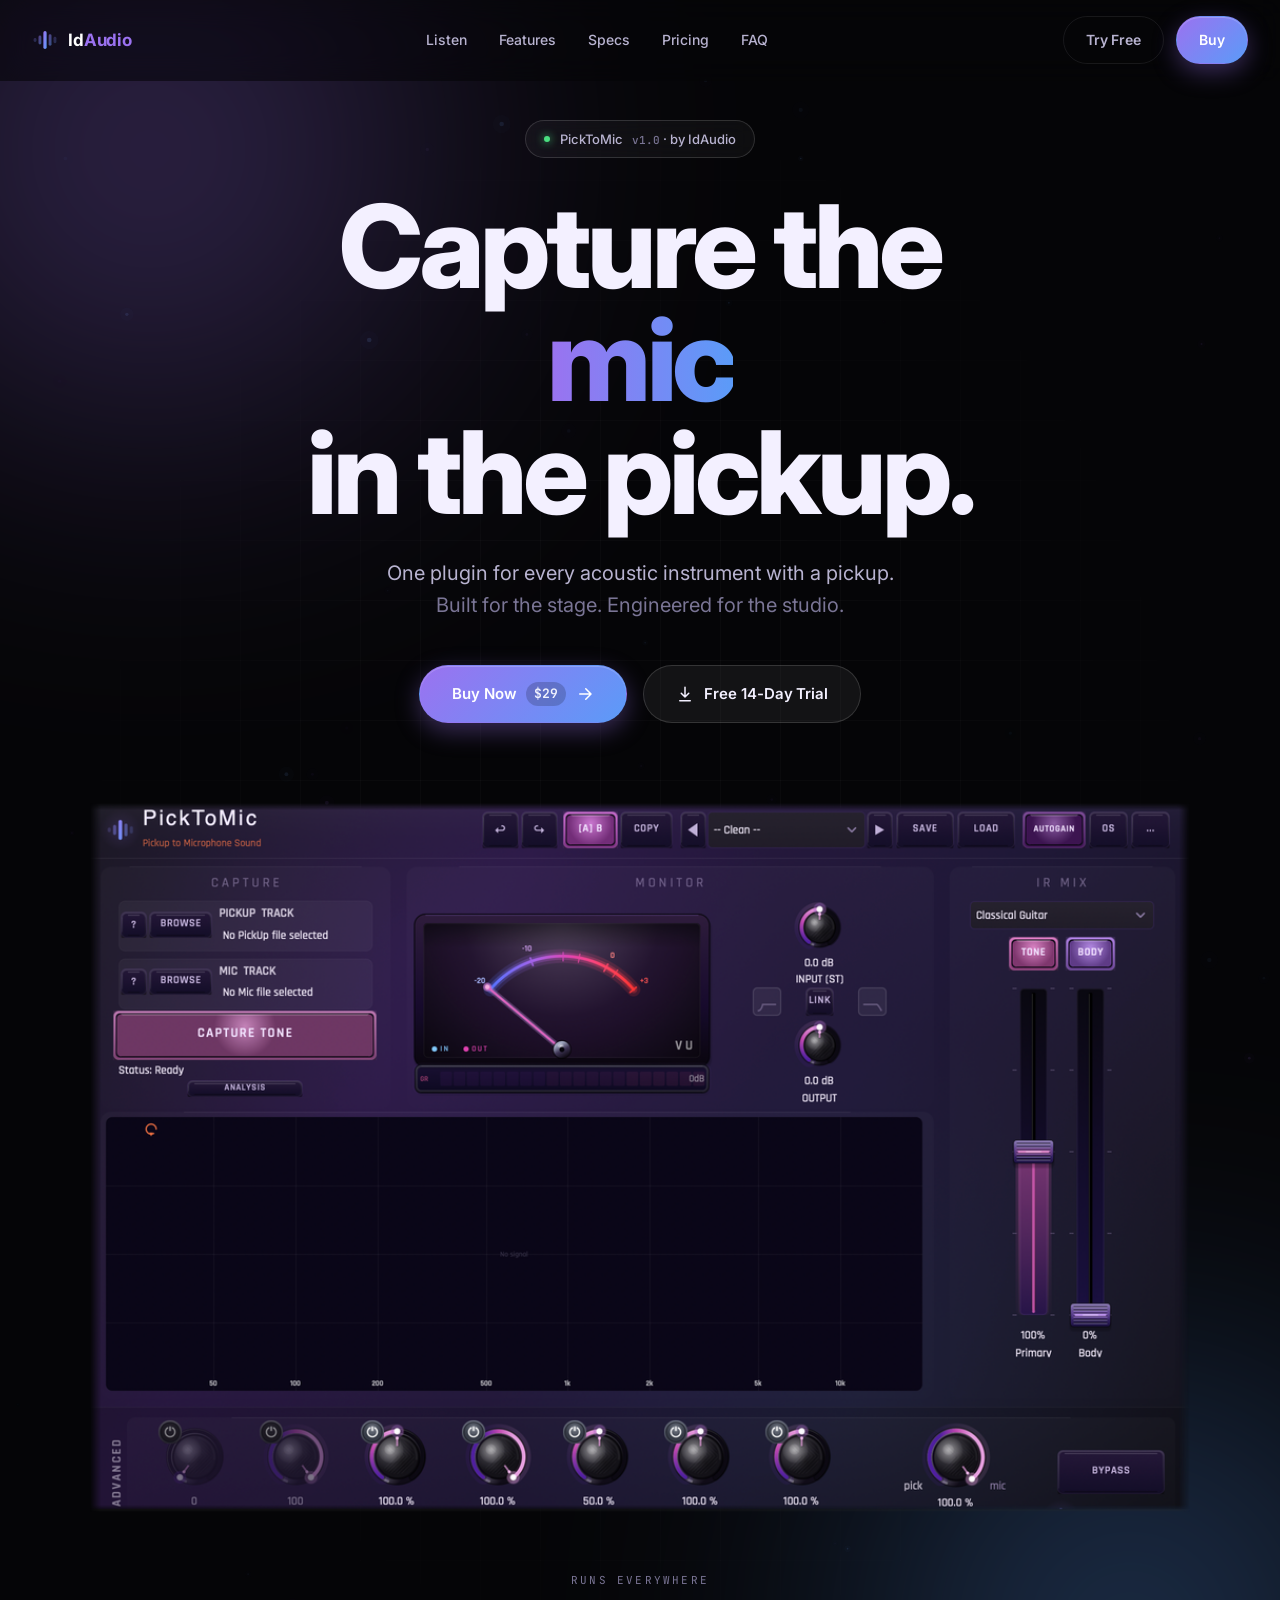
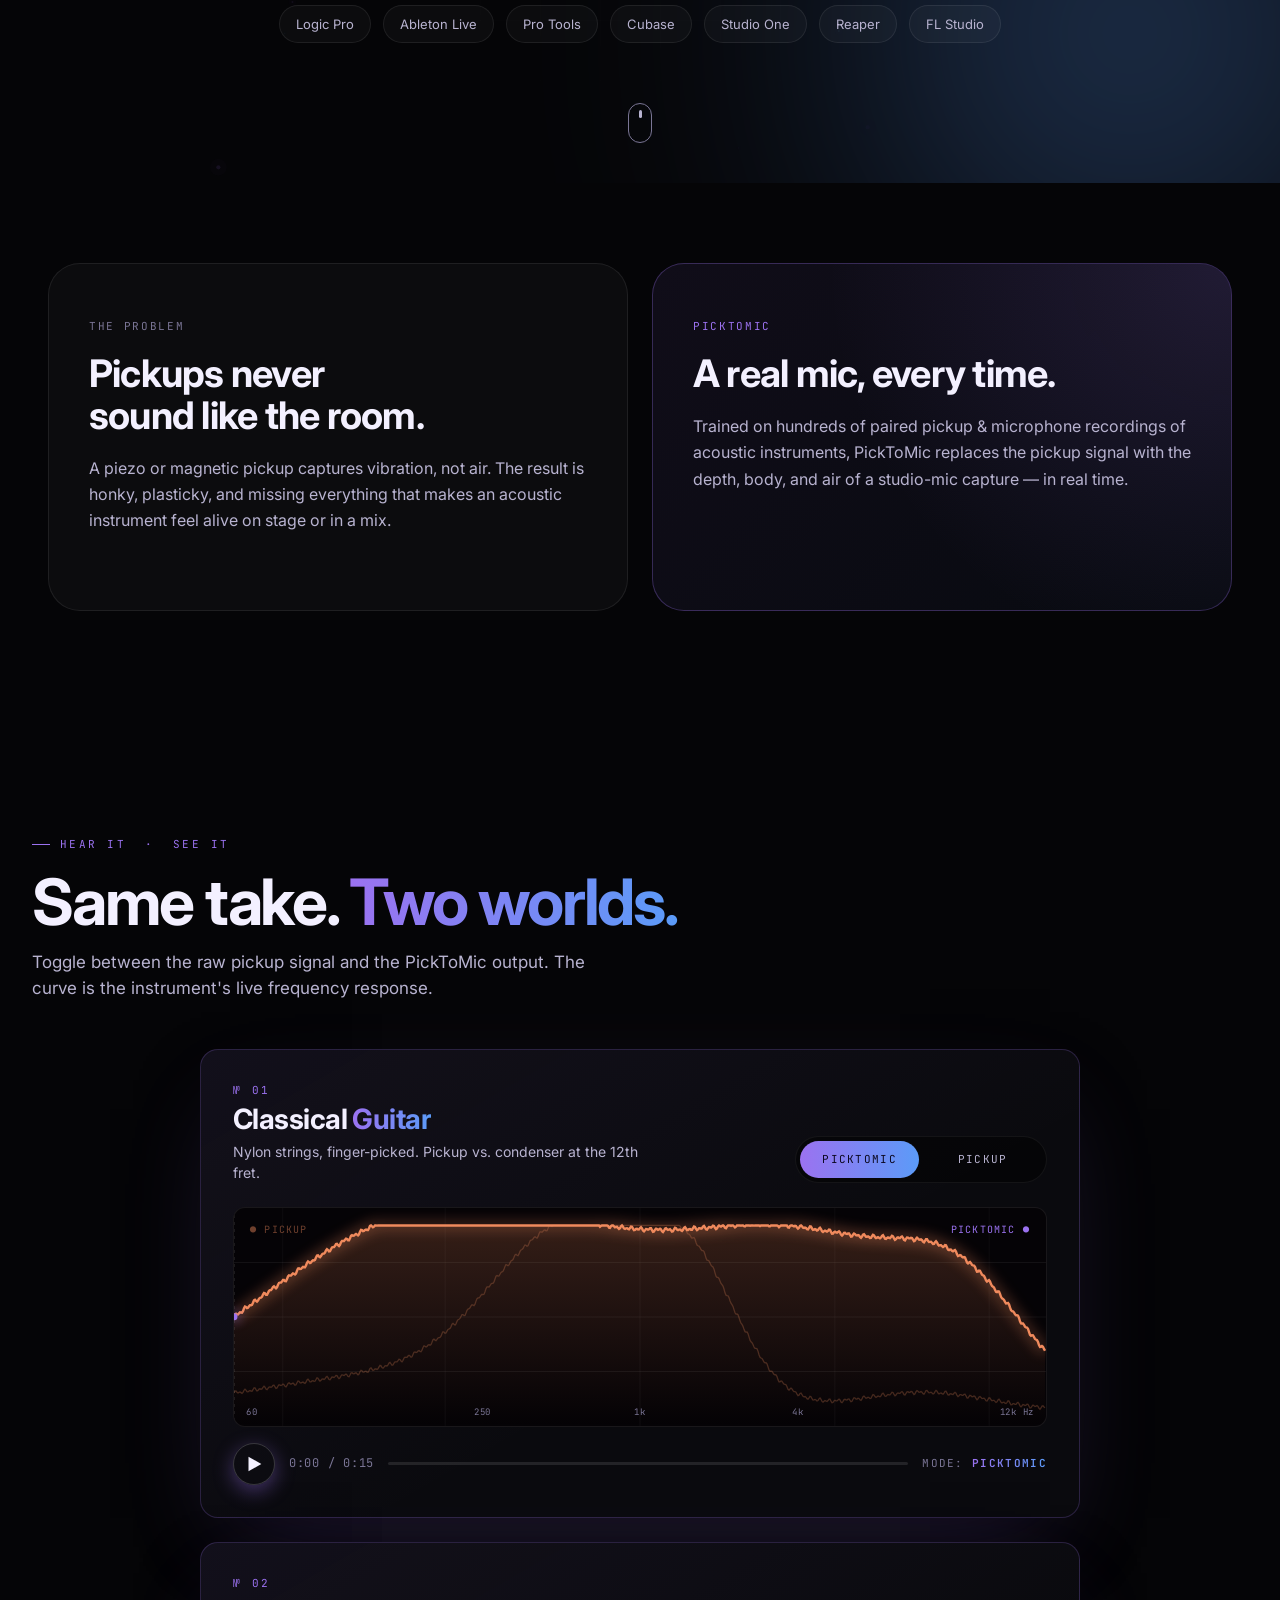
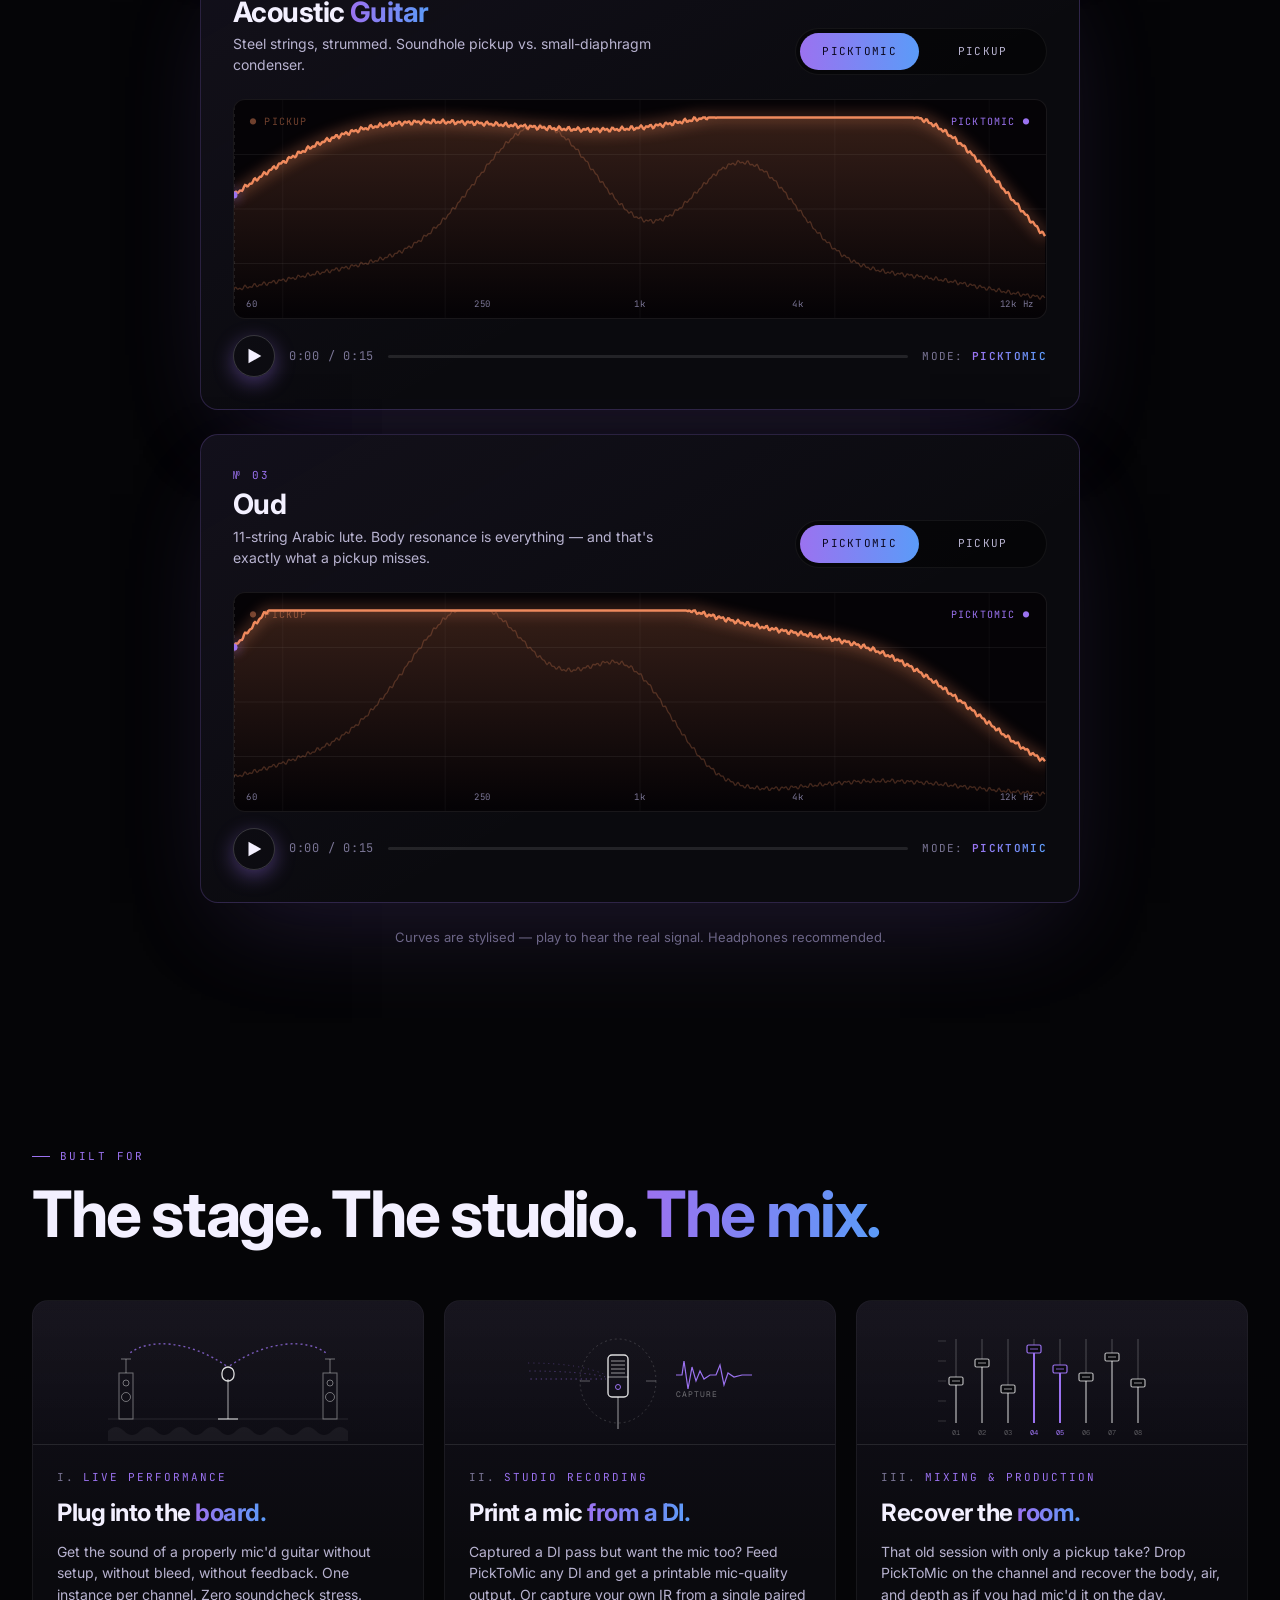
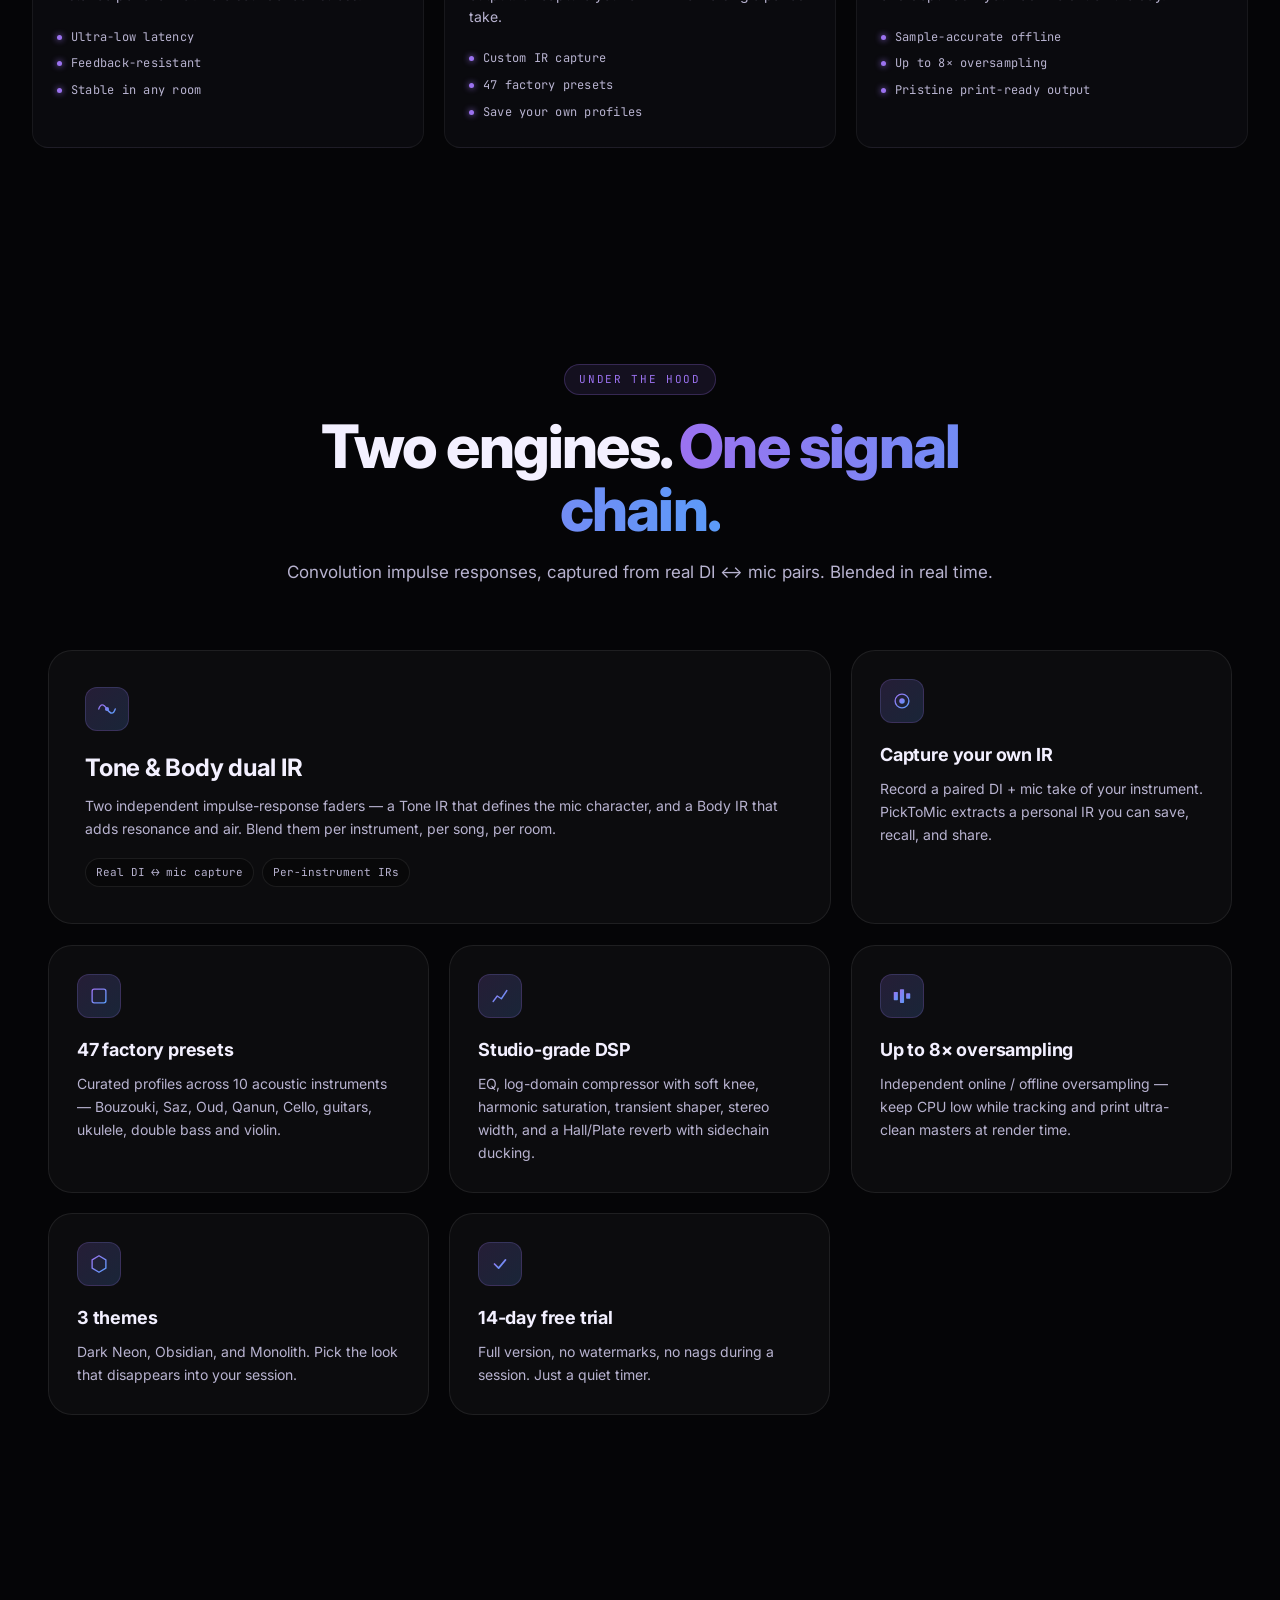
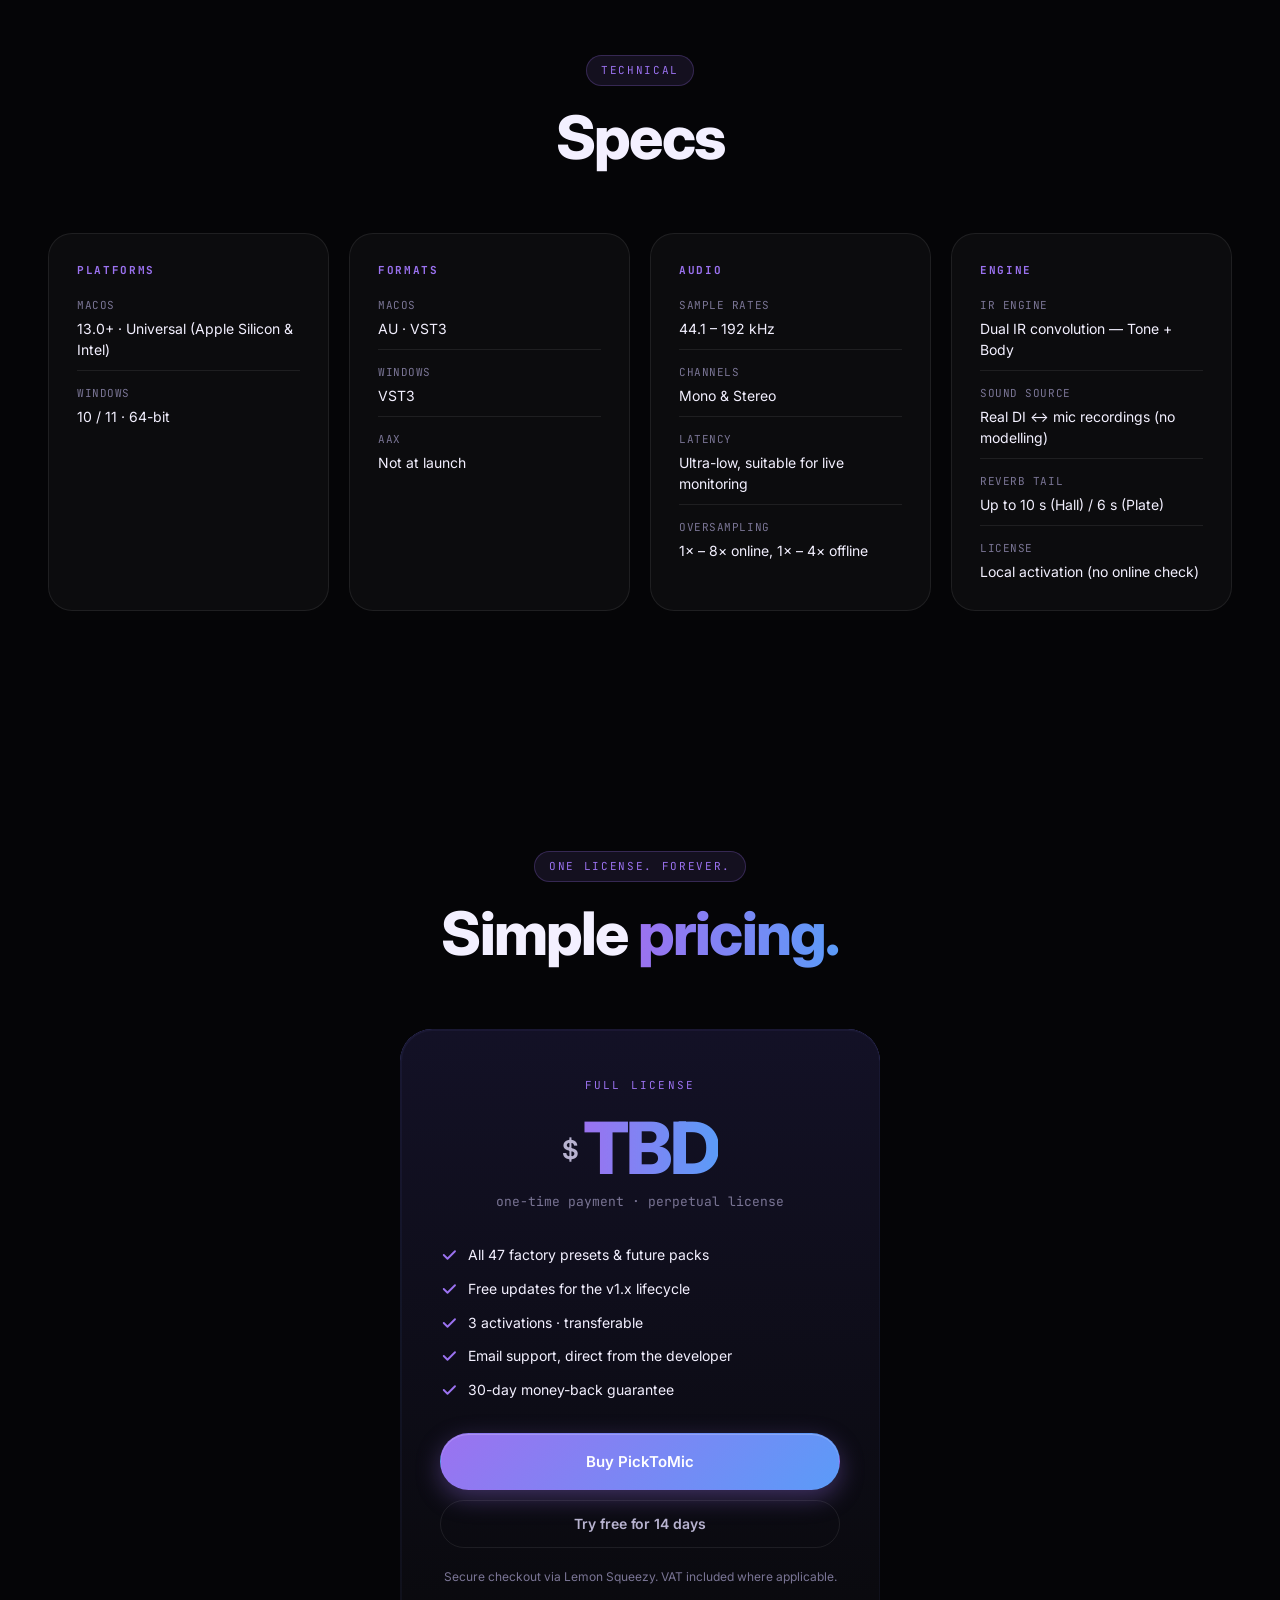
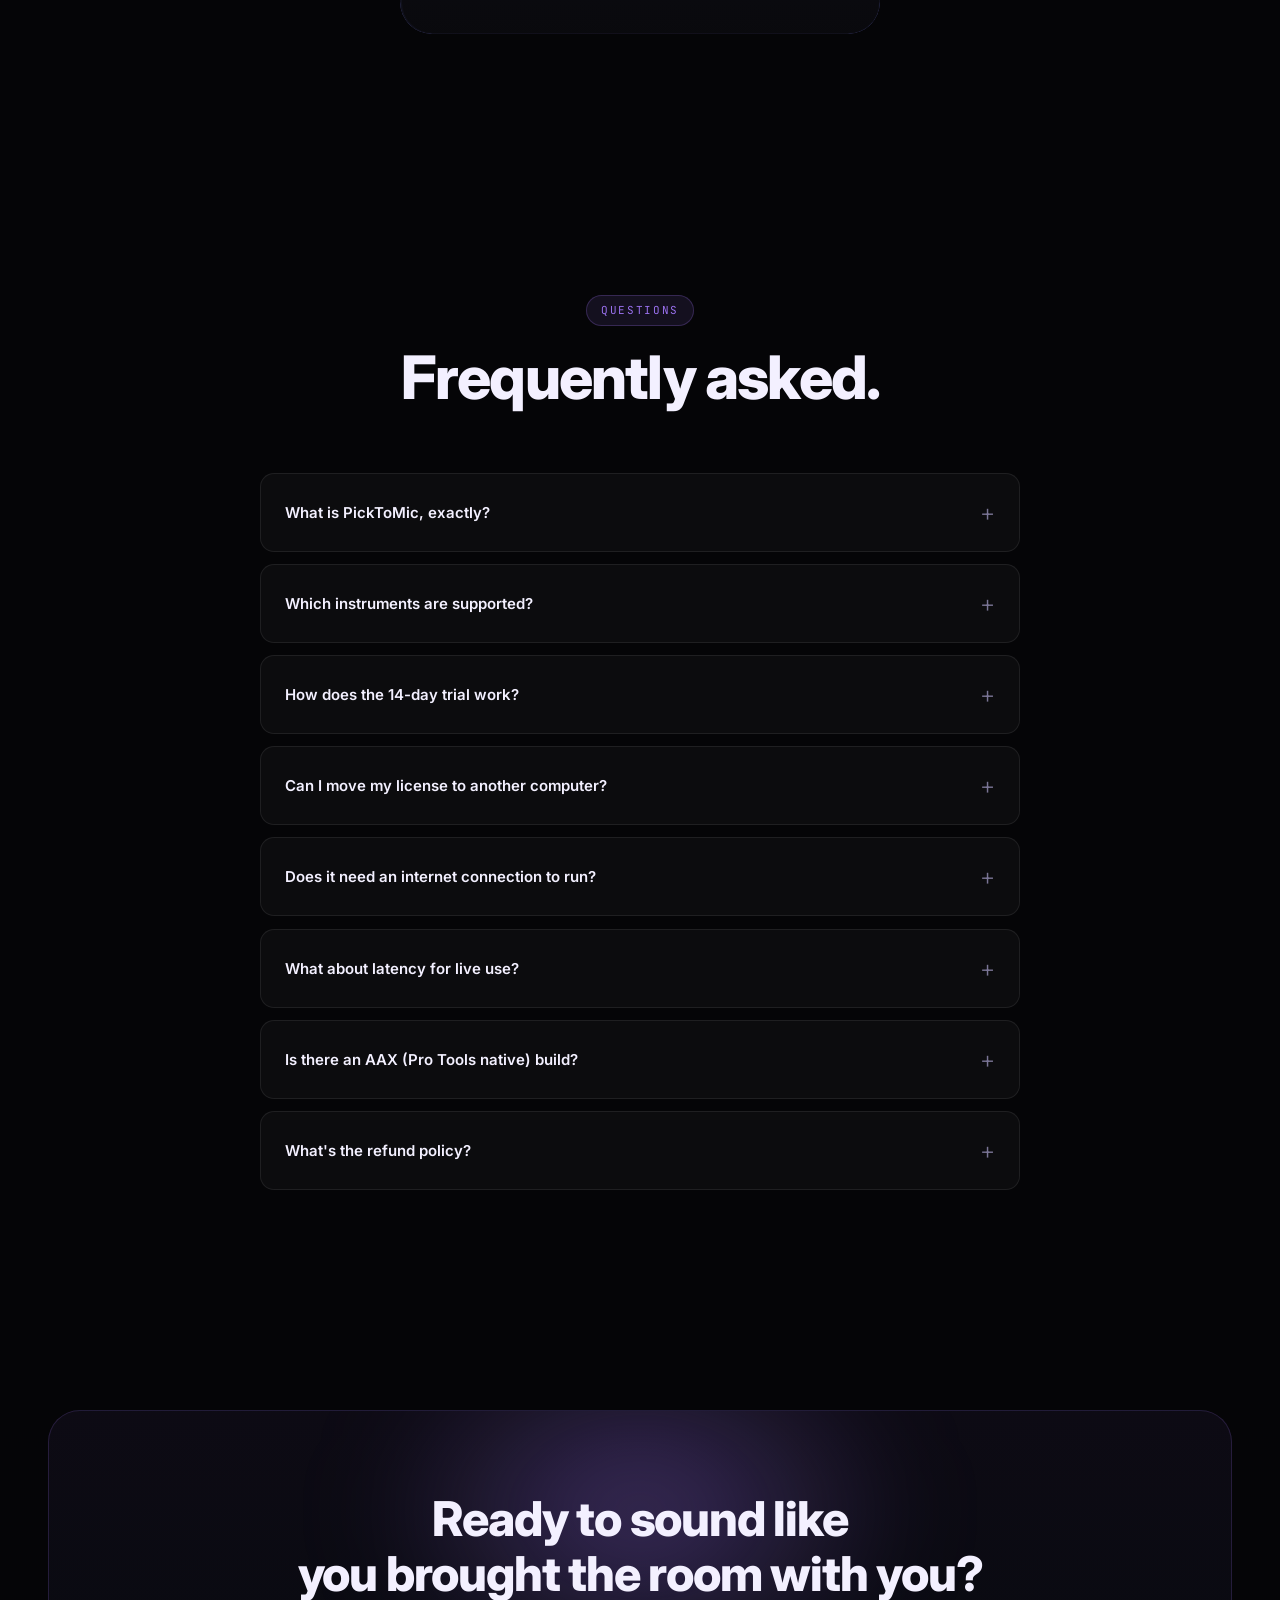
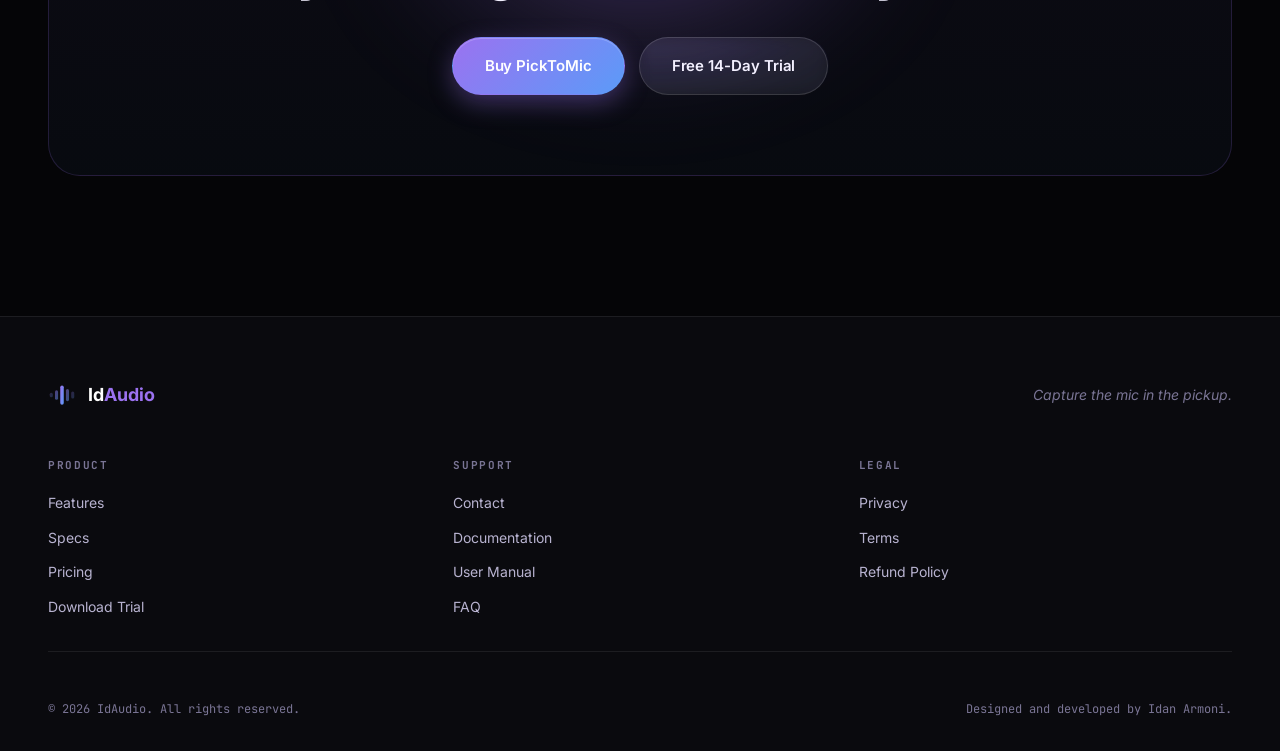
==== index.html @ 4f0049e0 "style(website): theme-align handoff sections + drop problem waveforms - Repaint ptm-demo + ptm-built" ====
<!DOCTYPE html>
<html lang="en" dir="ltr">
<head>
<meta charset="UTF-8" />
<meta name="viewport" content="width=device-width, initial-scale=1, viewport-fit=cover" />
<meta name="theme-color" content="#0A0A0A" />
<title>PickToMic — Capture the Mic in the Pickup | IdAudio</title>
<meta name="description" content="The plugin that turns any acoustic-instrument pickup into a studio-mic sound. IR engine trained on real DI ↔ mic pairs — built for live performance, studio capture, and mixing." />

<!-- Open Graph -->
<meta property="og:type" content="website" />
<meta property="og:title" content="PickToMic — Capture the Mic in the Pickup" />
<meta property="og:description" content="Turn any pickup into a mic. IR engine for acoustic instruments." />
<meta property="og:image" content="assets/images/og-image.png" />
<!-- PLACEHOLDER: replace with production URL -->
<meta property="og:url" content="https://idanarmonilogs.github.io/picktomic-website/" />

<!-- Twitter -->
<meta name="twitter:card" content="summary_large_image" />
<meta name="twitter:title" content="PickToMic — Capture the Mic in the Pickup" />
<meta name="twitter:description" content="Turn any pickup into a mic. IR engine for acoustic instruments." />
<meta name="twitter:image" content="assets/images/og-image.png" />

<!-- Structured data -->
<script type="application/ld+json">
{
  "@context": "https://schema.org",
  "@type": "SoftwareApplication",
  "name": "PickToMic",
  "applicationCategory": "MultimediaApplication",
  "operatingSystem": "macOS 13+, Windows 10/11",
  "offers": {
    "@type": "Offer",
    "price": "29.00",
    "priceCurrency": "USD"
  },
  "creator": {
    "@type": "Organization",
    "name": "IdAudio"
  }
}
</script>

<link rel="icon" href="assets/favicon.ico" />
<link rel="preconnect" href="https://fonts.googleapis.com" />
<link rel="preconnect" href="https://fonts.gstatic.com" crossorigin />
<link href="https://fonts.googleapis.com/css2?family=Inter:wght@400;500;600;700;800;900&family=JetBrains+Mono:wght@400;600&family=Geist:wght@400;500;600;700&family=Geist+Mono:wght@400;500&family=Instrument+Serif:ital@0;1&display=swap" rel="stylesheet" />
<link rel="stylesheet" href="css/style.css" />
<link rel="stylesheet" href="css/ptm-handoff.css" />
</head>
<body>

<!-- Global SVG defs — gradients referenced across the page -->
<svg width="0" height="0" style="position:absolute; pointer-events:none" aria-hidden="true">
  <defs>
    <linearGradient id="brandGrad" x1="0" y1="0" x2="1" y2="1">
      <stop offset="0%" stop-color="#9b72f0" />
      <stop offset="100%" stop-color="#5b9bf8" />
    </linearGradient>
    <linearGradient id="brandGradH" x1="0" y1="0" x2="1" y2="0">
      <stop offset="0%" stop-color="#9b72f0" />
      <stop offset="100%" stop-color="#5b9bf8" />
    </linearGradient>
  </defs>
</svg>

<!-- ─────────────────────────── NAV ─────────────────────────── -->
<nav class="nav" aria-label="Primary">
  <a href="#top" class="nav-brand" aria-label="PickToMic home">
    <svg class="brand-icon" viewBox="0 0 64 64" aria-hidden="true">
      <defs>
        <linearGradient id="brandGrad" x1="0" y1="0" x2="1" y2="1">
          <stop offset="0%" stop-color="#9b72f0" />
          <stop offset="100%" stop-color="#5b9bf8" />
        </linearGradient>
      </defs>
      <rect x="4"  y="27" width="7" height="10" rx="3.5" fill="url(#brandGrad)" opacity=".25" />
      <rect x="16" y="21" width="7" height="22" rx="3.5" fill="url(#brandGrad)" opacity=".5" />
      <rect x="28" y="10" width="8" height="44" rx="4"   fill="url(#brandGrad)" />
      <rect x="41" y="18" width="7" height="28" rx="3.5" fill="url(#brandGrad)" opacity=".5" />
      <rect x="53" y="24" width="7" height="16" rx="3.5" fill="url(#brandGrad)" opacity=".25" />
    </svg>
    <span class="brand-text"><span class="brand-id">Id</span><span class="brand-audio">Audio</span></span>
  </a>

  <ul class="nav-links" role="list">
    <li><a href="#demo">Listen</a></li>
    <li><a href="#features">Features</a></li>
    <li><a href="#specs">Specs</a></li>
    <li><a href="#pricing">Pricing</a></li>
    <li><a href="#faq">FAQ</a></li>
  </ul>

  <div class="nav-cta">
    <!-- PLACEHOLDER: replace with trial download URL -->
    <a href="https://drive.google.com/open?id=1Ja6g6z8uy_LT0M5kKqVHDdQbhBauWnrl" class="btn btn-ghost">Try Free</a>
    <!-- PLACEHOLDER: replace with Lemon Squeezy checkout URL -->
    <a href="https://idaudio.lemonsqueezy.com/checkout/buy/376c5734-e44e-4a82-8d22-be3b339f9a35" class="btn btn-primary">Buy</a>
  </div>

  <button class="nav-burger" aria-label="Menu" aria-expanded="false">
    <span></span><span></span><span></span>
  </button>
</nav>

<!-- ─────────────────────────── HERO ─────────────────────────── -->
<header id="top" class="hero">
  <div class="hero-bg" aria-hidden="true">
    <canvas id="heroParticles"></canvas>
    <div class="hero-glow hero-glow-1"></div>
    <div class="hero-glow hero-glow-2"></div>
    <div class="hero-grid"></div>
  </div>

  <div class="hero-inner">
    <div class="hero-eyebrow reveal">
      <span class="eyebrow-dot"></span>
      <span>PickToMic <span class="eyebrow-version">v1.0</span> · by IdAudio</span>
    </div>

    <h1 class="hero-title reveal">
      <span class="hero-line">Capture the</span>
      <span class="hero-line gradient-text">mic</span>
      <span class="hero-line">in the pickup.</span>
    </h1>

    <p class="hero-sub reveal">
      One plugin for every acoustic instrument with a pickup.<br/>
      <span class="hero-sub-muted">Built for the stage. Engineered for the studio.</span>
    </p>

    <div class="hero-cta reveal">
      <!-- PLACEHOLDER: replace with Lemon Squeezy checkout URL -->
      <a href="https://idaudio.lemonsqueezy.com/checkout/buy/376c5734-e44e-4a82-8d22-be3b339f9a35" class="btn btn-primary btn-lg">
        <span class="btn-label">Buy Now</span>
        <span class="btn-price">$29</span>
        <svg class="btn-arrow" viewBox="0 0 24 24" aria-hidden="true"><path d="M5 12h14M13 5l7 7-7 7" stroke="currentColor" stroke-width="2" fill="none" stroke-linecap="round" stroke-linejoin="round"/></svg>
      </a>
      <!-- PLACEHOLDER: replace with trial download URL -->
      <a href="https://drive.google.com/open?id=1Ja6g6z8uy_LT0M5kKqVHDdQbhBauWnrl" class="btn btn-secondary btn-lg">
        <svg class="btn-icon" viewBox="0 0 24 24" aria-hidden="true"><path d="M12 3v13m0 0l-5-5m5 5l5-5M5 21h14" stroke="currentColor" stroke-width="2" fill="none" stroke-linecap="round" stroke-linejoin="round"/></svg>
        Free 14-Day Trial
      </a>
    </div>

    <!-- Plugin screenshot — plain, no animation -->
    <div class="hero-plugin reveal">
      <picture>
        <source srcset="assets/images/plugin-screenshot@2x.png 2x, assets/images/plugin-screenshot.png 1x" />
        <img src="assets/images/plugin-screenshot.png"
             alt="PickToMic plugin interface"
             loading="eager"
             decoding="async" />
      </picture>
    </div>

    <!-- DAW badges -->
    <div class="hero-daws reveal">
      <span class="daws-label">Runs everywhere</span>
      <div class="daws-list">
        <span class="daw-chip">Logic Pro</span>
        <span class="daw-chip">Ableton Live</span>
        <span class="daw-chip">Pro Tools</span>
        <span class="daw-chip">Cubase</span>
        <span class="daw-chip">Studio One</span>
        <span class="daw-chip">Reaper</span>
        <span class="daw-chip">FL Studio</span>
      </div>
    </div>

    <a href="#problem" class="hero-scroll" aria-label="Scroll down">
      <span></span>
    </a>
  </div>
</header>

<!-- ─────────────────────────── PROBLEM / SOLUTION ─────────────────────────── -->
<section id="problem" class="section section-problem">
  <div class="container">
    <div class="problem-grid">

      <div class="problem-cell problem-cell-bad reveal">
        <div class="cell-tag">The problem</div>
        <h2 class="cell-title">Pickups never sound&nbsp;like&nbsp;the&nbsp;room.</h2>
        <p class="cell-text">
          A piezo or magnetic pickup captures vibration, not air. The result is honky, plasticky,
          and missing everything that makes an acoustic instrument feel alive on stage or in a mix.
        </p>
      </div>

      <div class="problem-cell problem-cell-good reveal">
        <div class="cell-tag cell-tag-good">PickToMic</div>
        <h2 class="cell-title">A real mic, every&nbsp;time.</h2>
        <p class="cell-text">
          Trained on hundreds of paired pickup &amp; microphone recordings of acoustic
          instruments, PickToMic replaces the pickup signal with the depth, body, and air
          of a studio-mic capture — in real&nbsp;time.
        </p>
      </div>

    </div>
  </div>
</section>

<!-- ─────────────────────────── AUDIO DEMO (handoff) ─────────────────────────── -->
<section id="demo" class="ptm-demo">
  <div class="ptm-wrap">
    <div class="head">
      <span class="ptm-eyebrow">Hear it &nbsp;·&nbsp; See it</span>
      <h2>Same take. <em>Two worlds.</em></h2>
      <p class="lead">Toggle between the raw pickup signal and the PickToMic output. The curve is the instrument's live frequency response.</p>
    </div>

    <div class="stack">

      <!-- Classical -->
      <div class="demo-card">
        <div class="demo-head">
          <div class="meta">
            <div class="num">№ 01</div>
            <h3>Classical <em>Guitar</em></h3>
            <p class="sub">Nylon strings, finger-picked. Pickup vs. condenser at the 12th fret.</p>
          </div>
          <div class="demo-toggle" role="tablist">
            <button class="sel" data-k="picktomic">PickToMic</button>
            <button data-k="pickup">Pickup</button>
          </div>
        </div>
        <div class="demo-analyzer">
          <canvas></canvas>
          <div class="labels">
            <div class="lbl l">&#9679; Pickup</div>
            <div class="lbl r">PickToMic &#9679;</div>
          </div>
          <div class="axis"><span>60</span><span>250</span><span>1k</span><span>4k</span><span>12k Hz</span></div>
        </div>
        <div class="demo-transport">
          <button class="demo-play" aria-label="Play / pause">
            <svg width="11" height="13" viewBox="0 0 24 24" fill="currentColor"><polygon points="6 4 20 12 6 20 6 4"/></svg>
          </button>
          <div class="demo-time"><span class="cur">0:00</span> / <span class="dur">0:15</span></div>
          <div class="demo-scrub" style="--p:0%"></div>
          <div class="demo-mode">Mode: <b class="mlabel">PickToMic</b></div>
        </div>
        <audio data-role="pickup"    src="assets/audio/classical-before.mp3" preload="metadata"></audio>
        <audio data-role="picktomic" src="assets/audio/classical-after.mp3"  preload="metadata"></audio>
      </div>

      <!-- Acoustic -->
      <div class="demo-card">
        <div class="demo-head">
          <div class="meta">
            <div class="num">№ 02</div>
            <h3>Acoustic <em>Guitar</em></h3>
            <p class="sub">Steel strings, strummed. Soundhole pickup vs. small-diaphragm condenser.</p>
          </div>
          <div class="demo-toggle" role="tablist">
            <button class="sel" data-k="picktomic">PickToMic</button>
            <button data-k="pickup">Pickup</button>
          </div>
        </div>
        <div class="demo-analyzer">
          <canvas></canvas>
          <div class="labels">
            <div class="lbl l">&#9679; Pickup</div>
            <div class="lbl r">PickToMic &#9679;</div>
          </div>
          <div class="axis"><span>60</span><span>250</span><span>1k</span><span>4k</span><span>12k Hz</span></div>
        </div>
        <div class="demo-transport">
          <button class="demo-play" aria-label="Play / pause">
            <svg width="11" height="13" viewBox="0 0 24 24" fill="currentColor"><polygon points="6 4 20 12 6 20 6 4"/></svg>
          </button>
          <div class="demo-time"><span class="cur">0:00</span> / <span class="dur">0:15</span></div>
          <div class="demo-scrub" style="--p:0%"></div>
          <div class="demo-mode">Mode: <b class="mlabel">PickToMic</b></div>
        </div>
        <audio data-role="pickup"    src="assets/audio/acoustic-before.mp3" preload="metadata"></audio>
        <audio data-role="picktomic" src="assets/audio/acoustic-after.mp3"  preload="metadata"></audio>
      </div>

      <!-- Oud -->
      <div class="demo-card">
        <div class="demo-head">
          <div class="meta">
            <div class="num">№ 03</div>
            <h3>Oud</h3>
            <p class="sub">11-string Arabic lute. Body resonance is everything &mdash; and that's exactly what a pickup misses.</p>
          </div>
          <div class="demo-toggle" role="tablist">
            <button class="sel" data-k="picktomic">PickToMic</button>
            <button data-k="pickup">Pickup</button>
          </div>
        </div>
        <div class="demo-analyzer">
          <canvas></canvas>
          <div class="labels">
            <div class="lbl l">&#9679; Pickup</div>
            <div class="lbl r">PickToMic &#9679;</div>
          </div>
          <div class="axis"><span>60</span><span>250</span><span>1k</span><span>4k</span><span>12k Hz</span></div>
        </div>
        <div class="demo-transport">
          <button class="demo-play" aria-label="Play / pause">
            <svg width="11" height="13" viewBox="0 0 24 24" fill="currentColor"><polygon points="6 4 20 12 6 20 6 4"/></svg>
          </button>
          <div class="demo-time"><span class="cur">0:00</span> / <span class="dur">0:15</span></div>
          <div class="demo-scrub" style="--p:0%"></div>
          <div class="demo-mode">Mode: <b class="mlabel">PickToMic</b></div>
        </div>
        <audio data-role="pickup"    src="assets/audio/oud-before.mp3" preload="metadata"></audio>
        <audio data-role="picktomic" src="assets/audio/oud-after.mp3"  preload="metadata"></audio>
      </div>

    </div>

    <p class="demo-foot">Curves are stylised &mdash; play to hear the real signal. Headphones recommended.</p>
  </div>
</section>

<!-- ─────────────────────────── BUILT FOR (handoff) ─────────────────────────── -->
<section id="use-cases" class="ptm-builtfor">
  <div class="ptm-wrap">
    <span class="ptm-eyebrow">Built for</span>
    <h2>The stage. The studio. <em>The mix.</em></h2>

    <div class="bf-grid">

      <!-- LIVE -->
      <article class="bf-card">
        <div class="bf-illo">
          <svg viewBox="0 0 240 120" width="100%" height="120" aria-hidden="true">
            <line x1="0" y1="98" x2="240" y2="98" stroke="rgba(255,255,255,.10)"/>
            <g stroke="rgba(255,255,255,.4)" stroke-width="1" fill="none">
              <rect x="11" y="52" width="14" height="46"/>
              <circle cx="18" cy="62" r="3"/>
              <circle cx="18" cy="76" r="4.5"/>
              <line x1="18" y1="52" x2="18" y2="38"/>
              <line x1="13" y1="38" x2="23" y2="38"/>
              <rect x="215" y="52" width="14" height="46"/>
              <circle cx="222" cy="62" r="3"/>
              <circle cx="222" cy="76" r="4.5"/>
              <line x1="222" y1="52" x2="222" y2="38"/>
              <line x1="217" y1="38" x2="227" y2="38"/>
            </g>
            <line x1="120" y1="98" x2="120" y2="58" stroke="rgba(255,255,255,.65)"/>
            <rect x="114" y="46" width="12" height="14" rx="6" fill="none" stroke="rgba(255,255,255,.85)" stroke-width="1.3"/>
            <line x1="110" y1="98" x2="130" y2="98" stroke="rgba(255,255,255,.65)" stroke-width="1.4"/>
            <path d="M120 46 C 80 18, 40 18, 22 32" stroke="#9b72f0" stroke-width="1.4" fill="none" stroke-dasharray="2 3" opacity=".75">
              <animate attributeName="stroke-dashoffset" from="0" to="-20" dur="2.4s" repeatCount="indefinite"/>
            </path>
            <path d="M120 46 C 160 18, 200 18, 218 32" stroke="#9b72f0" stroke-width="1.4" fill="none" stroke-dasharray="2 3" opacity=".75">
              <animate attributeName="stroke-dashoffset" from="0" to="-20" dur="2.4s" repeatCount="indefinite"/>
            </path>
            <path d="M0 110 Q 8 102 16 110 T 32 110 T 48 110 T 64 110 T 80 110 T 96 110 T 112 110 T 128 110 T 144 110 T 160 110 T 176 110 T 192 110 T 208 110 T 224 110 T 240 110 L 240 120 L 0 120 Z" fill="rgba(255,255,255,.05)"/>
          </svg>
        </div>
        <div class="bf-body">
          <div class="bf-tag"><span class="roman">i.</span> Live performance</div>
          <h3>Plug into the <em>board.</em></h3>
          <p>Get the sound of a properly mic'd guitar without setup, without bleed, without feedback. One instance per channel. Zero soundcheck stress.</p>
          <ul>
            <li>Ultra-low latency</li>
            <li>Feedback-resistant</li>
            <li>Stable in any room</li>
          </ul>
        </div>
      </article>

      <!-- STUDIO -->
      <article class="bf-card">
        <div class="bf-illo">
          <svg viewBox="0 0 240 120" width="100%" height="120" aria-hidden="true">
            <g transform="translate(56,16)">
              <ellipse cx="42" cy="44" rx="38" ry="42" fill="none" stroke="rgba(255,255,255,.16)" stroke-dasharray="2 3"/>
              <line x1="4" y1="44" x2="14" y2="44" stroke="rgba(255,255,255,.32)"/>
              <line x1="70" y1="44" x2="80" y2="44" stroke="rgba(255,255,255,.32)"/>
              <rect x="32" y="18" width="20" height="42" rx="4" fill="none" stroke="rgba(255,255,255,.85)" stroke-width="1.4"/>
              <line x1="35" y1="24" x2="49" y2="24" stroke="rgba(255,255,255,.55)"/>
              <line x1="35" y1="28" x2="49" y2="28" stroke="rgba(255,255,255,.55)"/>
              <line x1="35" y1="32" x2="49" y2="32" stroke="rgba(255,255,255,.55)"/>
              <line x1="35" y1="36" x2="49" y2="36" stroke="rgba(255,255,255,.55)"/>
              <line x1="32" y1="40" x2="52" y2="40" stroke="rgba(255,255,255,.55)"/>
              <circle cx="42" cy="50" r="2.5" fill="none" stroke="#9b72f0"/>
              <line x1="42" y1="60" x2="42" y2="92" stroke="rgba(255,255,255,.6)"/>
            </g>
            <path d="M 8 42 Q 60 42, 86 54" stroke="#9b72f0" fill="none" stroke-width="1" opacity=".35" stroke-dasharray="1 4"><animate attributeName="stroke-dashoffset" from="0" to="-12" dur="1.6s" repeatCount="indefinite"/></path>
            <path d="M 8 50 Q 60 50, 86 56" stroke="#9b72f0" fill="none" stroke-width="1" opacity=".5" stroke-dasharray="1 4"><animate attributeName="stroke-dashoffset" from="0" to="-12" dur="2.0s" repeatCount="indefinite"/></path>
            <path d="M 8 58 Q 60 58, 86 58" stroke="#9b72f0" fill="none" stroke-width="1" opacity=".7" stroke-dasharray="1 4"><animate attributeName="stroke-dashoffset" from="0" to="-12" dur="2.4s" repeatCount="indefinite"/></path>
            <g transform="translate(156,36)" stroke="#9b72f0" stroke-width="1.2" fill="none">
              <path d="M0 18 L 6 18 L 8 4 L 12 32 L 16 10 L 20 24 L 24 14 L 28 22 L 34 18 L 40 18 L 44 8 L 48 28 L 52 16 L 58 20 L 66 18 L 76 18"/>
            </g>
            <text x="156" y="76" font-family="Geist Mono, monospace" font-size="8" fill="rgba(255,255,255,.4)" letter-spacing="1">CAPTURE</text>
          </svg>
        </div>
        <div class="bf-body">
          <div class="bf-tag"><span class="roman">ii.</span> Studio recording</div>
          <h3>Print a mic <em>from a DI.</em></h3>
          <p>Captured a DI pass but want the mic too? Feed PickToMic any DI and get a printable mic-quality output. Or capture your own IR from a single paired take.</p>
          <ul>
            <li>Custom IR capture</li>
            <li>47 factory presets</li>
            <li>Save your own profiles</li>
          </ul>
        </div>
      </article>

      <!-- MIX -->
      <article class="bf-card">
        <div class="bf-illo">
          <svg viewBox="0 0 240 120" width="100%" height="120" aria-hidden="true">
            <g>
              <line x1="6" y1="20" x2="14" y2="20" stroke="rgba(255,255,255,.15)"/>
              <line x1="6" y1="40" x2="14" y2="40" stroke="rgba(255,255,255,.15)"/>
              <line x1="6" y1="60" x2="14" y2="60" stroke="rgba(255,255,255,.15)"/>
              <line x1="6" y1="80" x2="14" y2="80" stroke="rgba(255,255,255,.15)"/>
              <line x1="6" y1="100" x2="14" y2="100" stroke="rgba(255,255,255,.15)"/>
            </g>
            <g id="bf-faders"></g>
          </svg>
          <script>
            (function(){
              const g = document.currentScript.parentElement.querySelector('#bf-faders');
              const positions = [60,42,68,28,48,56,36,62];
              let html = "";
              positions.forEach((fy,i) => {
                const x = 24 + i * 26;
                const active = (i===3 || i===4);
                const color = active ? "#9b72f0" : "rgba(255,255,255,.7)";
                const trackColor = active ? "#9b72f0" : "rgba(255,255,255,.35)";
                html += `
                  <line x1="${x}" y1="18" x2="${x}" y2="102" stroke="rgba(255,255,255,.12)" stroke-width="2"/>
                  <line x1="${x}" y1="${fy}" x2="${x}" y2="102" stroke="${trackColor}" stroke-width="2"/>
                  <rect x="${x-7}" y="${fy-4}" width="14" height="8" rx="1.5" fill="#0a0a0e" stroke="${color}" stroke-width="1.2"/>
                  <line x1="${x-4}" y1="${fy}" x2="${x+4}" y2="${fy}" stroke="${color}" stroke-width=".8"/>
                  <text x="${x}" y="114" font-family="Geist Mono, monospace" font-size="7" fill="${active ? '#9b72f0' : 'rgba(255,255,255,.3)'}" text-anchor="middle">${String(i+1).padStart(2,"0")}</text>
                `;
              });
              g.innerHTML = html;
            })();
          </script>
        </div>
        <div class="bf-body">
          <div class="bf-tag"><span class="roman">iii.</span> Mixing &amp; production</div>
          <h3>Recover the <em>room.</em></h3>
          <p>That old session with only a pickup take? Drop PickToMic on the channel and recover the body, air, and depth as if you had mic'd it on the day.</p>
          <ul>
            <li>Sample-accurate offline</li>
            <li>Up to 8&times; oversampling</li>
            <li>Pristine print-ready output</li>
          </ul>
        </div>
      </article>

    </div>
  </div>
</section>

<!-- ─────────────────────────── FEATURES ─────────────────────────── -->
<section id="features" class="section section-features">
  <div class="container">
    <div class="section-head reveal">
      <div class="section-eyebrow">Under the hood</div>
      <h2 class="section-title">Two engines. <span class="gradient-text">One signal chain.</span></h2>
      <p class="section-sub">Convolution impulse responses, captured from real DI ↔ mic pairs. Blended in real time.</p>
    </div>

    <div class="features-bento">

      <div class="bento-card bento-lg tilt reveal">
        <div class="bento-icon">
          <svg viewBox="0 0 32 32" aria-hidden="true">
            <path d="M4 16 Q 8 4, 16 16 T 28 16" stroke="url(#brandGrad)" stroke-width="2" fill="none" stroke-linecap="round" />
            <circle cx="16" cy="16" r="3" fill="url(#brandGrad)" />
          </svg>
        </div>
        <h3 class="bento-title">Tone &amp; Body dual IR</h3>
        <p class="bento-text">
          Two independent impulse-response faders — a Tone IR that defines the mic character, and
          a Body IR that adds resonance and air. Blend them per instrument, per song, per room.
        </p>
        <div class="bento-meta">
          <span class="meta-pill">Real DI ↔ mic capture</span>
          <span class="meta-pill">Per-instrument IRs</span>
        </div>
      </div>

      <div class="bento-card tilt reveal">
        <div class="bento-icon"><svg viewBox="0 0 32 32" aria-hidden="true"><circle cx="16" cy="16" r="10" stroke="url(#brandGrad)" stroke-width="2" fill="none"/><circle cx="16" cy="16" r="4" fill="url(#brandGrad)"/></svg></div>
        <h3 class="bento-title">Capture your own IR</h3>
        <p class="bento-text">
          Record a paired DI + mic take of your instrument. PickToMic extracts a personal IR you
          can save, recall, and share.
        </p>
      </div>

      <div class="bento-card tilt reveal">
        <div class="bento-icon"><svg viewBox="0 0 32 32" aria-hidden="true"><rect x="6" y="6" width="20" height="20" rx="3" stroke="url(#brandGrad)" stroke-width="2" fill="none"/><line x1="6" y1="16" x2="26" y2="16" stroke="url(#brandGrad)" stroke-width="1.5"/></svg></div>
        <h3 class="bento-title">47 factory presets</h3>
        <p class="bento-text">
          Curated profiles across 10 acoustic instruments — Bouzouki, Saz, Oud, Qanun, Cello,
          guitars, ukulele, double bass and violin.
        </p>
      </div>

      <div class="bento-card tilt reveal">
        <div class="bento-icon"><svg viewBox="0 0 32 32" aria-hidden="true"><path d="M6 24 L12 16 L18 20 L26 8" stroke="url(#brandGrad)" stroke-width="2" fill="none" stroke-linecap="round" stroke-linejoin="round"/></svg></div>
        <h3 class="bento-title">Studio-grade DSP</h3>
        <p class="bento-text">
          EQ, log-domain compressor with soft knee, harmonic saturation, transient shaper,
          stereo width, and a Hall/Plate reverb with sidechain ducking.
        </p>
      </div>

      <div class="bento-card tilt reveal">
        <div class="bento-icon"><svg viewBox="0 0 32 32" aria-hidden="true"><rect x="4" y="10" width="6" height="12" rx="1" fill="url(#brandGrad)"/><rect x="13" y="6" width="6" height="20" rx="1" fill="url(#brandGrad)"/><rect x="22" y="12" width="6" height="8" rx="1" fill="url(#brandGrad)"/></svg></div>
        <h3 class="bento-title">Up to 8× oversampling</h3>
        <p class="bento-text">
          Independent online / offline oversampling — keep CPU low while tracking and print
          ultra-clean masters at render time.
        </p>
      </div>

      <div class="bento-card tilt reveal">
        <div class="bento-icon"><svg viewBox="0 0 32 32" aria-hidden="true"><path d="M16 4 L26 10 L26 22 L16 28 L6 22 L6 10 Z" stroke="url(#brandGrad)" stroke-width="2" fill="none" stroke-linejoin="round"/></svg></div>
        <h3 class="bento-title">3 themes</h3>
        <p class="bento-text">
          Dark&nbsp;Neon, Obsidian, and Monolith. Pick the look that disappears into your session.
        </p>
      </div>

      <div class="bento-card tilt reveal">
        <div class="bento-icon"><svg viewBox="0 0 32 32" aria-hidden="true"><path d="M8 16 L14 22 L24 10" stroke="url(#brandGrad)" stroke-width="2.5" fill="none" stroke-linecap="round" stroke-linejoin="round"/></svg></div>
        <h3 class="bento-title">14-day free trial</h3>
        <p class="bento-text">
          Full version, no watermarks, no nags during a session. Just a quiet timer.
        </p>
      </div>

    </div>
  </div>
</section>

<!-- ─────────────────────────── SPECS ─────────────────────────── -->
<section id="specs" class="section section-specs">
  <div class="container">
    <div class="section-head reveal">
      <div class="section-eyebrow">Technical</div>
      <h2 class="section-title">Specs</h2>
    </div>

    <div class="specs-grid">

      <div class="spec-block reveal">
        <h4 class="spec-head">Platforms</h4>
        <dl class="spec-list">
          <div><dt>macOS</dt><dd>13.0+ · Universal (Apple Silicon &amp; Intel)</dd></div>
          <div><dt>Windows</dt><dd>10 / 11 · 64-bit</dd></div>
        </dl>
      </div>

      <div class="spec-block reveal">
        <h4 class="spec-head">Formats</h4>
        <dl class="spec-list">
          <div><dt>macOS</dt><dd>AU · VST3</dd></div>
          <div><dt>Windows</dt><dd>VST3</dd></div>
          <div><dt>AAX</dt><dd>Not at launch</dd></div>
        </dl>
      </div>

      <div class="spec-block reveal">
        <h4 class="spec-head">Audio</h4>
        <dl class="spec-list">
          <div><dt>Sample rates</dt><dd>44.1 – 192 kHz</dd></div>
          <div><dt>Channels</dt><dd>Mono &amp; Stereo</dd></div>
          <div><dt>Latency</dt><dd>Ultra-low, suitable for live monitoring</dd></div>
          <div><dt>Oversampling</dt><dd>1× – 8× online, 1× – 4× offline</dd></div>
        </dl>
      </div>

      <div class="spec-block reveal">
        <h4 class="spec-head">Engine</h4>
        <dl class="spec-list">
          <div><dt>IR engine</dt><dd>Dual IR convolution — Tone + Body</dd></div>
          <div><dt>Sound source</dt><dd>Real DI ↔ mic recordings (no modelling)</dd></div>
          <div><dt>Reverb tail</dt><dd>Up to 10 s (Hall) / 6 s (Plate)</dd></div>
          <div><dt>License</dt><dd>Local activation (no online check)</dd></div>
        </dl>
      </div>

    </div>
  </div>
</section>

<!-- ─────────────────────────── PRICING ─────────────────────────── -->
<section id="pricing" class="section section-pricing">
  <div class="container">

    <div class="section-head reveal">
      <div class="section-eyebrow">One license. Forever.</div>
      <h2 class="section-title">Simple <span class="gradient-text">pricing.</span></h2>
    </div>

    <div class="pricing-card reveal">
      <div class="pricing-border"></div>
      <div class="pricing-inner">
        <div class="pricing-top">
          <div class="pricing-tag">Full license</div>
          <div class="pricing-price">
            <span class="pricing-currency">$</span>
            <span class="pricing-amount">TBD</span>
          </div>
          <div class="pricing-sub">one-time payment · perpetual license</div>
        </div>

        <ul class="pricing-features" role="list">
          <li><svg viewBox="0 0 24 24"><path d="M5 12l5 5L20 7" stroke="currentColor" stroke-width="2.5" fill="none" stroke-linecap="round" stroke-linejoin="round"/></svg> All 47 factory presets &amp; future packs</li>
          <li><svg viewBox="0 0 24 24"><path d="M5 12l5 5L20 7" stroke="currentColor" stroke-width="2.5" fill="none" stroke-linecap="round" stroke-linejoin="round"/></svg> Free updates for the v1.x lifecycle</li>
          <li><svg viewBox="0 0 24 24"><path d="M5 12l5 5L20 7" stroke="currentColor" stroke-width="2.5" fill="none" stroke-linecap="round" stroke-linejoin="round"/></svg> 3 activations · transferable</li>
          <li><svg viewBox="0 0 24 24"><path d="M5 12l5 5L20 7" stroke="currentColor" stroke-width="2.5" fill="none" stroke-linecap="round" stroke-linejoin="round"/></svg> Email support, direct from the developer</li>
          <li><svg viewBox="0 0 24 24"><path d="M5 12l5 5L20 7" stroke="currentColor" stroke-width="2.5" fill="none" stroke-linecap="round" stroke-linejoin="round"/></svg> 30-day money-back guarantee</li>
        </ul>

        <div class="pricing-cta">
          <!-- PLACEHOLDER: replace with Lemon Squeezy checkout URL -->
          <a href="https://idaudio.lemonsqueezy.com/checkout/buy/376c5734-e44e-4a82-8d22-be3b339f9a35" class="btn btn-primary btn-lg btn-block">Buy PickToMic</a>
          <!-- PLACEHOLDER: replace with trial download URL -->
          <a href="https://drive.google.com/open?id=1Ja6g6z8uy_LT0M5kKqVHDdQbhBauWnrl" class="btn btn-ghost btn-block">Try free for 14 days</a>
        </div>

        <p class="pricing-foot">Secure checkout via Lemon Squeezy. VAT included where applicable.</p>
      </div>
    </div>
  </div>
</section>

<!-- ─────────────────────────── FAQ ─────────────────────────── -->
<section id="faq" class="section section-faq">
  <div class="container">
    <div class="section-head reveal">
      <div class="section-eyebrow">Questions</div>
      <h2 class="section-title">Frequently asked.</h2>
    </div>

    <div class="faq-list">
      <details class="faq-item reveal">
        <summary>What is PickToMic, exactly?</summary>
        <div class="faq-body">
          <p>A real-time audio plugin that takes the signal from any pickup on an acoustic instrument and reshapes it into the sound of a studio microphone capture. Under the hood it runs a dual IR convolution engine — a Tone IR plus a Body IR — derived from hundreds of paired DI &amp; microphone recordings.</p>
        </div>
      </details>

      <details class="faq-item reveal">
        <summary>Which instruments are supported?</summary>
        <div class="faq-body">
          <p>10 acoustic instruments at launch: Acoustic Guitar, Classical Guitar, Bouzouki, Saz, Oud, Qanun, Cello, Double Bass, Ukulele, and Violin — with 47 curated factory presets. Any acoustic instrument with a pickup will benefit; the presets just give you a calibrated starting point.</p>
        </div>
      </details>

      <details class="faq-item reveal">
        <summary>How does the 14-day trial work?</summary>
        <div class="faq-body">
          <p>Download, install, run. The full plugin works for 14 days with zero feature limits and no audio watermarks. After the trial expires, you can buy a license without reinstalling.</p>
        </div>
      </details>

      <details class="faq-item reveal">
        <summary>Can I move my license to another computer?</summary>
        <div class="faq-body">
          <p>Yes. A single license activates on up to 3 machines, and you can deactivate from any machine at any time. If a computer dies or is lost, just email us and we'll reset that slot for you.</p>
        </div>
      </details>

      <details class="faq-item reveal">
        <summary>Does it need an internet connection to run?</summary>
        <div class="faq-body">
          <p>No. Activation happens once at install — after that PickToMic runs fully offline. Your sessions never call home.</p>
        </div>
      </details>

      <details class="faq-item reveal">
        <summary>What about latency for live use?</summary>
        <div class="faq-body">
          <p>PickToMic uses lightweight IR convolution — latency is well inside what most live monitoring rigs already add. Suitable for in-ear monitors and stage use without noticeable delay.</p>
        </div>
      </details>

      <details class="faq-item reveal">
        <summary>Is there an AAX (Pro Tools native) build?</summary>
        <div class="faq-body">
          <p>Not at launch. PickToMic ships as AU and VST3 on macOS, and VST3 on Windows. AAX is on the roadmap — drop us a line if you need it.</p>
        </div>
      </details>

      <details class="faq-item reveal">
        <summary>What's the refund policy?</summary>
        <div class="faq-body">
          <p>30-day money-back guarantee. If PickToMic doesn't work for you, just write — we refund, no questions asked.</p>
        </div>
      </details>
    </div>
  </div>
</section>

<!-- ─────────────────────────── FINAL CTA ─────────────────────────── -->
<section class="section section-final">
  <div class="container">
    <div class="final-card reveal">
      <div class="final-glow"></div>
      <h2 class="final-title">Ready to sound like<br/>you brought the room with you?</h2>
      <div class="final-cta">
        <!-- PLACEHOLDER -->
        <a href="https://idaudio.lemonsqueezy.com/checkout/buy/376c5734-e44e-4a82-8d22-be3b339f9a35" class="btn btn-primary btn-lg">Buy PickToMic</a>
        <!-- PLACEHOLDER -->
        <a href="https://drive.google.com/open?id=1Ja6g6z8uy_LT0M5kKqVHDdQbhBauWnrl" class="btn btn-secondary btn-lg">Free 14-Day Trial</a>
      </div>
    </div>
  </div>
</section>

<!-- ─────────────────────────── FOOTER ─────────────────────────── -->
<footer class="footer">
  <div class="container">
    <div class="footer-top">
      <div class="footer-brand">
        <svg class="brand-icon" viewBox="0 0 64 64" aria-hidden="true">
          <rect x="4"  y="27" width="7" height="10" rx="3.5" fill="url(#brandGrad)" opacity=".25" />
          <rect x="16" y="21" width="7" height="22" rx="3.5" fill="url(#brandGrad)" opacity=".5" />
          <rect x="28" y="10" width="8" height="44" rx="4"   fill="url(#brandGrad)" />
          <rect x="41" y="18" width="7" height="28" rx="3.5" fill="url(#brandGrad)" opacity=".5" />
          <rect x="53" y="24" width="7" height="16" rx="3.5" fill="url(#brandGrad)" opacity=".25" />
        </svg>
        <span class="brand-text"><span class="brand-id">Id</span><span class="brand-audio">Audio</span></span>
      </div>
      <p class="footer-tagline">Capture the mic in the pickup.</p>
    </div>

    <div class="footer-grid">
      <div>
        <h5>Product</h5>
        <ul role="list">
          <li><a href="#features">Features</a></li>
          <li><a href="#specs">Specs</a></li>
          <li><a href="#pricing">Pricing</a></li>
          <li><a href="https://drive.google.com/open?id=1Ja6g6z8uy_LT0M5kKqVHDdQbhBauWnrl">Download Trial</a></li>
        </ul>
      </div>
      <div>
        <h5>Support</h5>
        <ul role="list">
          <li><a href="mailto:idanarmonilogs@gmail.com">Contact</a></li>
          <li><a href="https://github.com/idanarmonilogs/PickToMic/blob/main/Documentation/PickToMic_User_Manual.html">Documentation</a></li>
          <li><a href="https://github.com/idanarmonilogs/PickToMic/blob/main/Documentation/PickToMic_User_Manual.html">User Manual</a></li>
          <li><a href="#faq">FAQ</a></li>
        </ul>
      </div>
      <div>
        <h5>Legal</h5>
        <ul role="list">
          <li><a href="#TODO_PRIVACY_URL">Privacy</a></li>
          <li><a href="#TODO_TERMS_URL">Terms</a></li>
          <li><a href="#TODO_REFUND_URL">Refund Policy</a></li>
        </ul>
      </div>
    </div>

    <div class="footer-bottom">
      <p>© 2026 IdAudio. All rights reserved.</p>
      <p>Designed and developed by Idan Armoni.</p>
    </div>
  </div>
</footer>

<script src="js/main.js"></script>
<script src="js/animations.js"></script>
<script src="js/ptm-handoff.js"></script>

</body>
</html>
---- css/style.css ----
/* ═══════════════════════════════════════════════════════════════
   PickToMic — Marketing site
   ═══════════════════════════════════════════════════════════════ */

:root {
  --bg-0: #050507;
  --bg-1: #0a0a0e;
  --bg-2: #121218;
  --surface-1: rgba(255, 255, 255, .03);
  --surface-2: rgba(255, 255, 255, .05);
  --border-1: rgba(255, 255, 255, .08);
  --border-2: rgba(255, 255, 255, .14);

  --text-1: #f3f0ff;
  --text-2: #b8b3d0;
  --text-3: #7a7595;

  --brand-purple: #9b72f0;
  --brand-blue:   #5b9bf8;
  --brand-gold:   #d4a574;
  --brand-grad:   linear-gradient(135deg, #9b72f0 0%, #5b9bf8 100%);
  --brand-grad-soft: linear-gradient(135deg, rgba(155,114,240,.18) 0%, rgba(91,155,248,.18) 100%);
  --brand-grad-h: linear-gradient(90deg, #9b72f0 0%, #5b9bf8 100%);

  --shadow-sm: 0 4px 12px rgba(0,0,0,.4);
  --shadow-md: 0 12px 40px rgba(0,0,0,.5);
  --shadow-lg: 0 24px 80px rgba(0,0,0,.6);
  --glow-brand: 0 0 60px rgba(155,114,240,.25);

  --radius-sm: 8px;
  --radius-md: 14px;
  --radius-lg: 24px;
  --radius-xl: 32px;

  --font-sans: 'Inter', -apple-system, BlinkMacSystemFont, 'Segoe UI', sans-serif;
  --font-mono: 'JetBrains Mono', ui-monospace, SFMono-Regular, monospace;

  --max-w: 1240px;

  --ease-out: cubic-bezier(.16, 1, .3, 1);
  --ease-out-soft: cubic-bezier(.22, .61, .36, 1);
}

* { box-sizing: border-box; margin: 0; padding: 0; }
*::selection { background: var(--brand-purple); color: #fff; }

html { scroll-behavior: smooth; }
body {
  font-family: var(--font-sans);
  font-weight: 400;
  font-size: 16px;
  line-height: 1.55;
  color: var(--text-1);
  background: var(--bg-0);
  -webkit-font-smoothing: antialiased;
  -moz-osx-font-smoothing: grayscale;
  overflow-x: hidden;
  text-rendering: optimizeLegibility;
}

img, svg, canvas, video { display: block; max-width: 100%; }

a { color: inherit; text-decoration: none; }
button { font: inherit; color: inherit; background: none; border: none; cursor: pointer; }
ul { list-style: none; }

.container { max-width: var(--max-w); margin: 0 auto; padding: 0 24px; }

.gradient-text {
  background: var(--brand-grad-h);
  background-clip: text;
  -webkit-background-clip: text;
  color: transparent;
}

/* ─── REVEAL ───────────────────────────────────────────────── */
.reveal {
  opacity: 0;
  transform: translateY(28px);
  transition: opacity .9s var(--ease-out), transform .9s var(--ease-out);
  will-change: opacity, transform;
}
.reveal.in {
  opacity: 1;
  transform: none;
}

/* ─── NAV ──────────────────────────────────────────────────── */
.nav {
  position: fixed;
  top: 0; left: 0; right: 0;
  z-index: 100;
  display: flex;
  align-items: center;
  justify-content: space-between;
  padding: 16px 32px;
  background: rgba(5,5,7,.6);
  backdrop-filter: blur(14px) saturate(140%);
  -webkit-backdrop-filter: blur(14px) saturate(140%);
  border-bottom: 1px solid transparent;
  transition: background .3s var(--ease-out), border-color .3s var(--ease-out);
}
.nav.scrolled {
  background: rgba(5,5,7,.85);
  border-bottom-color: var(--border-1);
}
.nav-brand { display: flex; align-items: center; gap: 10px; font-weight: 700; font-size: 17px; letter-spacing: -.01em; }
.brand-icon { width: 26px; height: 26px; }
.brand-text { display: inline-flex; }
.brand-id { color: #fff; }
.brand-audio { color: var(--brand-purple); }

.nav-links {
  display: flex;
  gap: 32px;
  font-size: 14px;
  color: var(--text-2);
  font-weight: 500;
}
.nav-links a {
  position: relative;
  transition: color .25s;
}
.nav-links a:hover { color: var(--text-1); }
.nav-links a::after {
  content: '';
  position: absolute;
  left: 0; right: 0; bottom: -6px;
  height: 1px;
  background: var(--brand-grad-h);
  transform: scaleX(0);
  transform-origin: center;
  transition: transform .3s var(--ease-out);
}
.nav-links a:hover::after { transform: scaleX(1); }

.nav-cta { display: flex; gap: 12px; align-items: center; }
.nav-burger { display: none; flex-direction: column; gap: 4px; width: 28px; height: 28px; align-items: center; justify-content: center; }
.nav-burger span { width: 20px; height: 2px; background: var(--text-1); border-radius: 2px; transition: transform .3s; }

@media (max-width: 880px) {
  .nav-links { display: none; }
  .nav-burger { display: flex; }
  .nav { padding: 14px 20px; }
}

/* ─── BUTTONS ──────────────────────────────────────────────── */
.btn {
  display: inline-flex;
  align-items: center;
  justify-content: center;
  gap: 10px;
  padding: 12px 22px;
  border-radius: 999px;
  font-weight: 600;
  font-size: 14px;
  letter-spacing: -.005em;
  cursor: pointer;
  transition: transform .3s var(--ease-out), box-shadow .3s var(--ease-out), background .3s, color .3s;
  white-space: nowrap;
  position: relative;
  overflow: hidden;
  border: 1px solid transparent;
}
.btn-lg { padding: 16px 32px; font-size: 15px; }
.btn-block { width: 100%; }

.btn-primary {
  color: #fff;
  background: var(--brand-grad);
  box-shadow:
    0 8px 24px rgba(155,114,240,.35),
    inset 0 1px 0 rgba(255,255,255,.2);
}
.btn-primary::before {
  content: '';
  position: absolute;
  inset: 0;
  background: linear-gradient(135deg, #b48dff 0%, #7eb4ff 100%);
  opacity: 0;
  transition: opacity .3s;
}
.btn-primary:hover {
  transform: translateY(-2px);
  box-shadow:
    0 14px 36px rgba(155,114,240,.5),
    inset 0 1px 0 rgba(255,255,255,.3);
}
.btn-primary:hover::before { opacity: 1; }
.btn-primary > * { position: relative; z-index: 1; }

.btn-secondary {
  color: var(--text-1);
  background: rgba(255,255,255,.06);
  border-color: var(--border-2);
  backdrop-filter: blur(8px);
}
.btn-secondary:hover {
  background: rgba(255,255,255,.1);
  transform: translateY(-2px);
  border-color: rgba(255,255,255,.25);
}

.btn-ghost {
  color: var(--text-2);
  border-color: var(--border-1);
}
.btn-ghost:hover {
  color: var(--text-1);
  border-color: var(--border-2);
  background: var(--surface-1);
}

.btn-icon, .btn-arrow { width: 18px; height: 18px; }
.btn-price {
  font-family: var(--font-mono);
  font-size: 13px;
  opacity: .9;
  padding: 2px 8px;
  background: rgba(0,0,0,.2);
  border-radius: 999px;
}

/* ─── HERO ─────────────────────────────────────────────────── */
.hero {
  position: relative;
  min-height: 100vh;
  padding: 120px 24px 80px;
  display: flex;
  align-items: center;
  overflow: hidden;
  isolation: isolate;
}
.hero-bg {
  position: absolute; inset: 0;
  z-index: -1;
}
#heroParticles {
  position: absolute; inset: 0;
  width: 100%; height: 100%;
}
.hero-glow {
  position: absolute;
  width: 700px; height: 700px;
  border-radius: 50%;
  filter: blur(140px);
  pointer-events: none;
  opacity: .55;
  animation: float-soft 14s ease-in-out infinite;
}
.hero-glow-1 {
  top: -200px; left: -200px;
  background: radial-gradient(circle, #9b72f0 0%, transparent 70%);
}
.hero-glow-2 {
  bottom: -200px; right: -200px;
  background: radial-gradient(circle, #5b9bf8 0%, transparent 70%);
  animation-delay: -7s;
}
@keyframes float-soft {
  0%, 100% { transform: translate(0, 0) scale(1); }
  50%      { transform: translate(40px, -30px) scale(1.08); }
}
.hero-grid {
  position: absolute; inset: 0;
  background-image:
    linear-gradient(rgba(255,255,255,.025) 1px, transparent 1px),
    linear-gradient(90deg, rgba(255,255,255,.025) 1px, transparent 1px);
  background-size: 60px 60px;
  mask-image: radial-gradient(ellipse at center, black 30%, transparent 70%);
  -webkit-mask-image: radial-gradient(ellipse at center, black 30%, transparent 70%);
}

.hero-inner {
  position: relative;
  max-width: 1100px;
  margin: 0 auto;
  width: 100%;
  text-align: center;
}

.hero-eyebrow {
  display: inline-flex;
  align-items: center;
  gap: 10px;
  padding: 8px 18px;
  border-radius: 999px;
  border: 1px solid var(--border-2);
  background: rgba(255,255,255,.04);
  backdrop-filter: blur(10px);
  font-size: 13px;
  color: var(--text-2);
  font-weight: 500;
  margin-bottom: 32px;
}
.eyebrow-dot {
  width: 6px; height: 6px;
  background: #4ade80;
  border-radius: 50%;
  box-shadow: 0 0 8px #4ade80;
  animation: pulse-dot 2s ease-in-out infinite;
}
@keyframes pulse-dot {
  50% { transform: scale(1.4); opacity: .5; }
}
.eyebrow-version {
  font-family: var(--font-mono);
  font-size: 11px;
  color: var(--text-3);
  margin-left: 6px;
}

.hero-title {
  font-size: clamp(48px, 9vw, 116px);
  font-weight: 800;
  line-height: .98;
  letter-spacing: -.035em;
  margin-bottom: 28px;
}
.hero-line {
  display: block;
}
.hero-line.gradient-text {
  background: var(--brand-grad-h);
  background-clip: text;
  -webkit-background-clip: text;
  color: transparent;
  position: relative;
  display: inline-block;
}

.hero-sub {
  font-size: clamp(16px, 1.7vw, 20px);
  color: var(--text-2);
  max-width: 620px;
  margin: 0 auto 44px;
  line-height: 1.6;
}
.hero-sub-muted { color: var(--text-3); }

.hero-cta {
  display: flex;
  gap: 16px;
  justify-content: center;
  flex-wrap: wrap;
  margin-bottom: 80px;
}

/* Plugin screenshot in hero — soft edges blend into the page bg */
.hero-plugin {
  position: relative;
  max-width: 1100px;
  margin: 0 auto 60px;
  width: 100%;
}
.hero-plugin img {
  width: 100%;
  height: auto;
  display: block;
  /* Soft feather only at the very edges (last ~4%). Corners only. */
  -webkit-mask-image:
    linear-gradient(180deg,
      transparent 0%,
      black 1%,
      black 99%,
      transparent 100%),
    linear-gradient(90deg,
      transparent 0%,
      black 1%,
      black 99%,
      transparent 100%);
  -webkit-mask-composite: source-in;
          mask-image:
    linear-gradient(180deg,
      transparent 0%,
      black 1%,
      black 99%,
      transparent 100%),
    linear-gradient(90deg,
      transparent 0%,
      black 1%,
      black 99%,
      transparent 100%);
          mask-composite: intersect;
}

.hero-daws {
  display: flex;
  flex-direction: column;
  align-items: center;
  gap: 16px;
  margin-bottom: 60px;
}
.daws-label {
  font-size: 11px;
  font-family: var(--font-mono);
  letter-spacing: .2em;
  text-transform: uppercase;
  color: var(--text-3);
}
.daws-list {
  display: flex;
  gap: 12px;
  flex-wrap: wrap;
  justify-content: center;
}
.daw-chip {
  padding: 8px 16px;
  border: 1px solid var(--border-1);
  border-radius: 999px;
  font-size: 13px;
  color: var(--text-2);
  background: var(--surface-1);
  transition: border-color .25s, color .25s, transform .25s;
}
.daw-chip:hover {
  border-color: var(--brand-purple);
  color: var(--text-1);
  transform: translateY(-2px);
}

.hero-scroll {
  position: absolute;
  bottom: -40px;
  left: 50%;
  transform: translateX(-50%);
  width: 24px; height: 40px;
  border: 1.5px solid var(--text-3);
  border-radius: 12px;
  display: flex;
  align-items: flex-start;
  justify-content: center;
  padding-top: 6px;
  transition: border-color .3s;
}
.hero-scroll:hover { border-color: var(--text-1); }
.hero-scroll span {
  width: 3px; height: 8px;
  background: var(--text-2);
  border-radius: 2px;
  animation: scroll-bounce 1.8s ease-in-out infinite;
}
@keyframes scroll-bounce {
  0%, 100% { transform: translateY(0); opacity: 1; }
  50% { transform: translateY(10px); opacity: 0; }
}

/* ─── SECTIONS ─────────────────────────────────────────────── */
.section { padding: 120px 24px; position: relative; }
.section-head { text-align: center; margin-bottom: 64px; max-width: 800px; margin-left: auto; margin-right: auto; }
.section-eyebrow {
  display: inline-block;
  padding: 6px 14px;
  font-size: 11px;
  font-family: var(--font-mono);
  letter-spacing: .15em;
  text-transform: uppercase;
  color: var(--brand-purple);
  background: rgba(155,114,240,.1);
  border: 1px solid rgba(155,114,240,.25);
  border-radius: 999px;
  margin-bottom: 20px;
}
.section-title {
  font-size: clamp(34px, 5vw, 60px);
  font-weight: 800;
  letter-spacing: -.03em;
  line-height: 1.05;
  margin-bottom: 18px;
}
.section-sub {
  color: var(--text-2);
  font-size: 17px;
  line-height: 1.6;
}

/* ─── PROBLEM / SOLUTION ───────────────────────────────────── */
.section-problem { padding-top: 80px; }
.problem-grid {
  display: grid;
  grid-template-columns: 1fr 1fr;
  gap: 24px;
}
.problem-cell {
  position: relative;
  padding: 48px 40px;
  border-radius: var(--radius-xl);
  background: var(--surface-1);
  border: 1px solid var(--border-1);
  overflow: hidden;
  isolation: isolate;
}
.problem-cell-good {
  background: linear-gradient(135deg, rgba(155,114,240,.08), rgba(91,155,248,.04));
  border-color: rgba(155,114,240,.3);
}
.problem-cell-good::before {
  content: '';
  position: absolute; inset: 0;
  background: radial-gradient(circle at top right, rgba(155,114,240,.15), transparent 60%);
  pointer-events: none;
  z-index: -1;
}
.cell-tag {
  display: inline-block;
  font-family: var(--font-mono);
  font-size: 11px;
  color: var(--text-3);
  letter-spacing: .15em;
  text-transform: uppercase;
  margin-bottom: 18px;
}
.cell-tag-good {
  color: var(--brand-purple);
}
.cell-title {
  font-size: clamp(26px, 3.5vw, 38px);
  font-weight: 700;
  letter-spacing: -.02em;
  line-height: 1.1;
  margin-bottom: 18px;
}
.cell-text {
  color: var(--text-2);
  font-size: 16px;
  line-height: 1.65;
  margin-bottom: 28px;
}
.cell-wave {
  height: 80px;
  border-radius: var(--radius-md);
  background: rgba(0,0,0,.3);
  padding: 16px;
  border: 1px solid var(--border-1);
}
.cell-wave svg {
  width: 100%; height: 100%;
}
.cell-wave-bad svg path { fill: none; stroke: #6b6680; stroke-width: 2; }
.cell-wave-good svg path {
  fill: none;
  stroke: url(#brandGrad);
  stroke-width: 2.5;
  filter: drop-shadow(0 0 8px rgba(155,114,240,.5));
}

@media (max-width: 800px) {
  .problem-grid { grid-template-columns: 1fr; }
  .problem-cell { padding: 36px 28px; }
}

/* ─── DEMO ─────────────────────────────────────────────────── */
.demo-grid {
  display: grid;
  grid-template-columns: repeat(auto-fit, minmax(360px, 1fr));
  gap: 24px;
}
.demo-card {
  position: relative;
  padding: 32px;
  border-radius: var(--radius-xl);
  background: linear-gradient(180deg, rgba(255,255,255,.04), rgba(255,255,255,.015));
  border: 1px solid var(--border-1);
  transition: border-color .4s var(--ease-out), transform .4s var(--ease-out), box-shadow .4s var(--ease-out);
  overflow: hidden;
  isolation: isolate;
}
.demo-card::before {
  content: '';
  position: absolute; inset: 0;
  border-radius: inherit;
  padding: 1px;
  background: linear-gradient(135deg, rgba(155,114,240,.35), transparent 50%);
  -webkit-mask: linear-gradient(#fff 0 0) content-box, linear-gradient(#fff 0 0);
  mask: linear-gradient(#fff 0 0) content-box, linear-gradient(#fff 0 0);
  -webkit-mask-composite: xor;
  mask-composite: exclude;
  opacity: 0;
  transition: opacity .4s;
  pointer-events: none;
}
.demo-card:hover {
  transform: translateY(-4px);
  box-shadow: var(--shadow-md), 0 0 60px rgba(155,114,240,.1);
}
.demo-card:hover::before { opacity: 1; }
.demo-card.is-playing::before {
  opacity: 1;
}

.demo-card-head {
  display: flex;
  gap: 18px;
  align-items: center;
  margin-bottom: 24px;
}
.demo-illustration {
  width: 72px; height: 72px;
  flex-shrink: 0;
  border-radius: var(--radius-md);
  background: radial-gradient(circle, rgba(155,114,240,.15), transparent 70%);
}
.demo-name {
  font-size: 20px;
  font-weight: 700;
  letter-spacing: -.01em;
  margin-bottom: 4px;
}
.demo-desc {
  color: var(--text-3);
  font-size: 13px;
  line-height: 1.5;
}

.demo-viz {
  background: #050507;
  border-radius: var(--radius-md);
  border: 1px solid var(--border-1);
  margin-bottom: 20px;
  overflow: hidden;
  position: relative;
}
.demo-canvas {
  width: 100%;
  height: 120px;
  display: block;
}

.demo-controls {
  display: flex;
  align-items: center;
  gap: 16px;
  flex-wrap: wrap;
}

.demo-play {
  position: relative;
  width: 48px; height: 48px;
  border-radius: 50%;
  background: var(--brand-grad);
  color: #fff;
  display: flex;
  align-items: center;
  justify-content: center;
  flex-shrink: 0;
  transition: transform .25s, box-shadow .25s;
  box-shadow: 0 6px 20px rgba(155,114,240,.4);
}
.demo-play:hover {
  transform: scale(1.06);
  box-shadow: 0 8px 26px rgba(155,114,240,.6);
}
.demo-play svg { width: 22px; height: 22px; }
.demo-play .icon-pause { display: none; }
.demo-card.is-playing .demo-play .icon-play { display: none; }
.demo-card.is-playing .demo-play .icon-pause { display: block; }

.demo-toggle {
  position: relative;
  display: inline-flex;
  background: rgba(0,0,0,.4);
  border: 1px solid var(--border-1);
  border-radius: 999px;
  padding: 4px;
  flex-shrink: 0;
}
.demo-toggle-btn {
  position: relative;
  z-index: 2;
  padding: 8px 16px;
  font-size: 12px;
  font-weight: 600;
  color: var(--text-2);
  border-radius: 999px;
  transition: color .25s;
}
.demo-toggle-btn.is-active { color: #fff; }
.demo-toggle-thumb {
  position: absolute;
  top: 4px; bottom: 4px;
  width: calc(50% - 4px);
  background: var(--brand-grad);
  border-radius: 999px;
  transition: transform .35s var(--ease-out);
  box-shadow: 0 2px 8px rgba(155,114,240,.4);
  z-index: 1;
}
.demo-toggle[data-active="after"] .demo-toggle-thumb { transform: translateX(100%); }
.demo-toggle:not([data-active="after"]) .demo-toggle-thumb { transform: translateX(0); }

.demo-time {
  font-family: var(--font-mono);
  font-size: 12px;
  color: var(--text-3);
  margin-left: auto;
}
.demo-time-cur { color: var(--text-2); }

.demo-foot {
  text-align: center;
  color: var(--text-3);
  font-size: 13px;
  margin-top: 32px;
}

/* ─── USE CASES ────────────────────────────────────────────── */
.cases-grid {
  display: grid;
  grid-template-columns: repeat(3, 1fr);
  gap: 24px;
}
.case-card {
  position: relative;
  padding: 32px;
  border-radius: var(--radius-xl);
  background: var(--surface-1);
  border: 1px solid var(--border-1);
  overflow: hidden;
  transition: transform .5s var(--ease-out), box-shadow .5s var(--ease-out), border-color .5s var(--ease-out);
  isolation: isolate;
}
.case-card:hover {
  border-color: rgba(155,114,240,.3);
  box-shadow: var(--shadow-md);
}
.case-illustration {
  width: 100%;
  height: 160px;
  border-radius: var(--radius-md);
  background: #050507;
  border: 1px solid var(--border-1);
  margin-bottom: 24px;
  overflow: hidden;
}
.case-illustration svg { width: 100%; height: 100%; }
.case-title {
  font-size: 22px;
  font-weight: 700;
  letter-spacing: -.015em;
  margin-bottom: 12px;
}
.case-text {
  color: var(--text-2);
  font-size: 14px;
  line-height: 1.65;
  margin-bottom: 20px;
}
.case-features {
  display: flex;
  flex-direction: column;
  gap: 8px;
}
.case-features li {
  font-size: 13px;
  color: var(--text-2);
  padding-left: 22px;
  position: relative;
}
.case-features li::before {
  content: '';
  position: absolute;
  left: 0; top: 8px;
  width: 6px; height: 6px;
  background: var(--brand-grad);
  border-radius: 50%;
}

@media (max-width: 900px) {
  .cases-grid { grid-template-columns: 1fr; }
}

/* ─── FEATURES BENTO ───────────────────────────────────────── */
.features-bento {
  display: grid;
  grid-template-columns: repeat(3, 1fr);
  gap: 20px;
}
.bento-card {
  position: relative;
  padding: 28px;
  border-radius: var(--radius-lg);
  background: var(--surface-1);
  border: 1px solid var(--border-1);
  transition: transform .5s var(--ease-out), background .5s, border-color .5s;
  overflow: hidden;
  isolation: isolate;
}
.bento-card:hover {
  background: var(--surface-2);
  border-color: var(--border-2);
}
.bento-lg { grid-column: span 2; padding: 36px; }
.bento-icon {
  width: 44px; height: 44px;
  border-radius: 12px;
  background: var(--brand-grad-soft);
  border: 1px solid rgba(155,114,240,.2);
  display: flex;
  align-items: center;
  justify-content: center;
  margin-bottom: 18px;
}
.bento-icon svg { width: 22px; height: 22px; }
.bento-title {
  font-size: 18px;
  font-weight: 700;
  letter-spacing: -.01em;
  margin-bottom: 8px;
}
.bento-lg .bento-title { font-size: 24px; }
.bento-text {
  font-size: 14px;
  color: var(--text-2);
  line-height: 1.65;
}
.bento-meta {
  margin-top: 18px;
  display: flex;
  gap: 8px;
  flex-wrap: wrap;
}
.meta-pill {
  font-family: var(--font-mono);
  font-size: 11px;
  padding: 5px 10px;
  background: rgba(0,0,0,.3);
  border: 1px solid var(--border-1);
  border-radius: 999px;
  color: var(--text-2);
}

@media (max-width: 980px) {
  .features-bento { grid-template-columns: repeat(2, 1fr); }
  .bento-lg { grid-column: span 2; }
}
@media (max-width: 620px) {
  .features-bento { grid-template-columns: 1fr; }
  .bento-lg { grid-column: span 1; }
}

/* ─── SPECS ────────────────────────────────────────────────── */
.specs-grid {
  display: grid;
  grid-template-columns: repeat(4, 1fr);
  gap: 20px;
}
.spec-block {
  padding: 28px;
  border-radius: var(--radius-lg);
  background: var(--surface-1);
  border: 1px solid var(--border-1);
}
.spec-head {
  font-size: 11px;
  font-family: var(--font-mono);
  letter-spacing: .15em;
  text-transform: uppercase;
  color: var(--brand-purple);
  margin-bottom: 18px;
}
.spec-list { display: flex; flex-direction: column; gap: 14px; }
.spec-list > div {
  border-bottom: 1px solid var(--border-1);
  padding-bottom: 10px;
}
.spec-list > div:last-child { border-bottom: none; padding-bottom: 0; }
.spec-list dt {
  font-size: 11px;
  color: var(--text-3);
  font-family: var(--font-mono);
  letter-spacing: .05em;
  text-transform: uppercase;
  margin-bottom: 4px;
}
.spec-list dd {
  font-size: 14px;
  color: var(--text-1);
  line-height: 1.5;
}

@media (max-width: 980px) { .specs-grid { grid-template-columns: repeat(2, 1fr); } }
@media (max-width: 540px) { .specs-grid { grid-template-columns: 1fr; } }

/* ─── PRICING ──────────────────────────────────────────────── */
.section-pricing { padding-bottom: 140px; }
.pricing-card {
  position: relative;
  max-width: 480px;
  margin: 0 auto;
  border-radius: var(--radius-xl);
  isolation: isolate;
}
.pricing-border {
  position: absolute;
  inset: 0;
  border-radius: inherit;
  padding: 1.5px;
  background: conic-gradient(
    from 0deg,
    #9b72f0 0deg,
    #5b9bf8 90deg,
    #9b72f0 180deg,
    #5b9bf8 270deg,
    #9b72f0 360deg
  );
  -webkit-mask: linear-gradient(#fff 0 0) content-box, linear-gradient(#fff 0 0);
  mask: linear-gradient(#fff 0 0) content-box, linear-gradient(#fff 0 0);
  -webkit-mask-composite: xor;
  mask-composite: exclude;
  animation: rotate-grad 8s linear infinite;
}
@keyframes rotate-grad { to { transform: rotate(360deg); } }

.pricing-inner {
  position: relative;
  padding: 48px 40px;
  background: linear-gradient(180deg, rgba(20,18,40,.95), rgba(10,10,14,.95));
  border-radius: inherit;
  backdrop-filter: blur(20px);
  z-index: 1;
}
.pricing-top { text-align: center; margin-bottom: 32px; }
.pricing-tag {
  font-family: var(--font-mono);
  font-size: 11px;
  letter-spacing: .2em;
  text-transform: uppercase;
  color: var(--brand-purple);
  margin-bottom: 18px;
}
.pricing-price {
  display: flex;
  align-items: flex-start;
  justify-content: center;
  gap: 4px;
  margin-bottom: 8px;
}
.pricing-currency {
  font-size: 26px;
  font-weight: 600;
  color: var(--text-2);
  margin-top: 18px;
}
.pricing-amount {
  font-size: 72px;
  font-weight: 800;
  letter-spacing: -.04em;
  line-height: 1;
  background: var(--brand-grad-h);
  background-clip: text;
  -webkit-background-clip: text;
  color: transparent;
}
.pricing-sub {
  color: var(--text-3);
  font-size: 13px;
  font-family: var(--font-mono);
}

.pricing-features {
  display: flex;
  flex-direction: column;
  gap: 12px;
  margin-bottom: 32px;
}
.pricing-features li {
  display: flex;
  gap: 10px;
  align-items: flex-start;
  font-size: 14px;
  color: var(--text-1);
}
.pricing-features svg {
  width: 18px; height: 18px;
  color: var(--brand-purple);
  flex-shrink: 0;
  margin-top: 2px;
}
.pricing-cta {
  display: flex;
  flex-direction: column;
  gap: 10px;
  margin-bottom: 20px;
}
.pricing-foot {
  text-align: center;
  font-size: 12px;
  color: var(--text-3);
}

/* ─── FAQ ──────────────────────────────────────────────────── */
.faq-list {
  max-width: 760px;
  margin: 0 auto;
  display: flex;
  flex-direction: column;
  gap: 12px;
}
.faq-item {
  background: var(--surface-1);
  border: 1px solid var(--border-1);
  border-radius: var(--radius-md);
  overflow: hidden;
  transition: border-color .25s, background .25s;
}
.faq-item[open] {
  border-color: rgba(155,114,240,.3);
  background: var(--surface-2);
}
.faq-item summary {
  list-style: none;
  cursor: pointer;
  padding: 20px 24px;
  font-weight: 600;
  font-size: 15px;
  display: flex;
  align-items: center;
  justify-content: space-between;
  gap: 16px;
  transition: color .25s;
}
.faq-item summary::-webkit-details-marker { display: none; }
.faq-item summary::after {
  content: '+';
  font-size: 24px;
  font-weight: 300;
  color: var(--text-3);
  transition: transform .3s, color .25s;
}
.faq-item[open] summary::after { transform: rotate(45deg); color: var(--brand-purple); }
.faq-body {
  padding: 0 24px 22px;
  color: var(--text-2);
  font-size: 14px;
  line-height: 1.7;
}

/* ─── FINAL CTA ────────────────────────────────────────────── */
.section-final { padding: 100px 24px 140px; }
.final-card {
  position: relative;
  text-align: center;
  padding: 80px 40px;
  border-radius: var(--radius-xl);
  background: linear-gradient(180deg, rgba(155,114,240,.06), rgba(91,155,248,.04));
  border: 1px solid rgba(155,114,240,.18);
  overflow: hidden;
  isolation: isolate;
}
.final-glow {
  position: absolute;
  top: -100px; left: 50%;
  transform: translateX(-50%);
  width: 600px; height: 400px;
  background: radial-gradient(ellipse at center, rgba(155,114,240,.35), transparent 65%);
  filter: blur(50px);
  pointer-events: none;
  z-index: -1;
}
.final-title {
  font-size: clamp(28px, 4.5vw, 48px);
  font-weight: 800;
  letter-spacing: -.025em;
  line-height: 1.15;
  margin-bottom: 36px;
}
.final-cta {
  display: flex;
  gap: 14px;
  justify-content: center;
  flex-wrap: wrap;
}

/* ─── FOOTER ───────────────────────────────────────────────── */
.footer {
  border-top: 1px solid var(--border-1);
  padding: 64px 24px 32px;
  background: var(--bg-1);
}
.footer-top { display: flex; justify-content: space-between; align-items: center; margin-bottom: 48px; flex-wrap: wrap; gap: 16px; }
.footer-brand { display: flex; align-items: center; gap: 12px; font-weight: 700; font-size: 18px; }
.footer-brand .brand-icon { width: 28px; height: 28px; }
.footer-tagline { color: var(--text-3); font-size: 14px; font-style: italic; }

.footer-grid {
  display: grid;
  grid-template-columns: repeat(3, 1fr);
  gap: 32px;
  margin-bottom: 48px;
  padding-bottom: 32px;
  border-bottom: 1px solid var(--border-1);
}
.footer-grid h5 {
  font-size: 11px;
  font-family: var(--font-mono);
  letter-spacing: .15em;
  text-transform: uppercase;
  color: var(--text-3);
  margin-bottom: 16px;
}
.footer-grid ul { display: flex; flex-direction: column; gap: 10px; }
.footer-grid a {
  color: var(--text-2);
  font-size: 14px;
  transition: color .25s;
}
.footer-grid a:hover { color: var(--brand-purple); }

.footer-bottom {
  display: flex;
  justify-content: space-between;
  font-size: 12px;
  color: var(--text-3);
  font-family: var(--font-mono);
  flex-wrap: wrap;
  gap: 12px;
}

@media (max-width: 700px) {
  .footer-grid { grid-template-columns: repeat(2, 1fr); }
  .footer-bottom { flex-direction: column; text-align: center; }
}

/* ─── TILT (hover 3D) ──────────────────────────────────────── */
.tilt {
  transform-style: preserve-3d;
  transform: perspective(1000px) rotateX(0) rotateY(0);
  transition: transform .4s var(--ease-out);
}

/* ─── REDUCED MOTION ───────────────────────────────────────── */
@media (prefers-reduced-motion: reduce) {
  *, *::before, *::after {
    animation-duration: .01ms !important;
    animation-iteration-count: 1 !important;
    transition-duration: .01ms !important;
    scroll-behavior: auto !important;
  }
  .reveal { opacity: 1; transform: none; }
}
---- css/ptm-handoff.css ----
/* ============================================================
   PickToMic handoff components — scoped under .ptm-*
   Theme-aligned with the rest of the site:
     - purple/blue brand gradient (#9b72f0 → #5b9bf8)
     - Inter + JetBrains Mono fonts (match nav/hero/specs)
     - bg-0 page, bg-1 cards (no plum)
   ============================================================ */

.ptm-demo,
.ptm-builtfor {
  --ptm-bg:         var(--bg-0, #050507);
  --ptm-card-bg:    var(--bg-1, #0a0a0e);
  --ptm-card-bg-2:  var(--bg-2, #121218);
  --ptm-fg-1:       var(--text-1, #f3f0ff);
  --ptm-fg-2:       var(--text-2, #b8b3d0);
  --ptm-fg-3:       var(--text-3, #7a7595);
  --ptm-accent:     var(--brand-purple, #9b72f0);
  --ptm-accent-2:   var(--brand-blue,   #5b9bf8);
  --ptm-pickup:     #f08a5d;
  --ptm-line-d:     rgba(255,255,255,.08);
  --ptm-grad:       linear-gradient(135deg, var(--ptm-accent) 0%, var(--ptm-accent-2) 100%);
  --ptm-grad-h:     linear-gradient(90deg,  var(--ptm-accent) 0%, var(--ptm-accent-2) 100%);
}

/* shared atoms */
.ptm-wrap { max-width: 1320px; margin: 0 auto; padding: 0 32px; }
.ptm-eyebrow {
  font-family: "JetBrains Mono", "Geist Mono", monospace; font-size: 11px; letter-spacing: .22em;
  text-transform: uppercase; color: var(--ptm-accent);
  display: inline-flex; align-items: center; gap: 10px;
}
.ptm-eyebrow::before { content: ""; width: 18px; height: 1px; background: currentColor; }

/* gradient accent (replaces Instrument-Serif italic from handoff) */
.ptm-demo em, .ptm-builtfor em {
  font-style: normal;
  background: var(--ptm-grad-h);
  -webkit-background-clip: text;
          background-clip: text;
  -webkit-text-fill-color: transparent;
  color: transparent;
  font-weight: inherit;
}

/* ============================================================
   1. DEMO CARDS — A/B audio with live FFT curves
   ============================================================ */
.ptm-demo { padding: 96px 0; background: var(--ptm-bg); }
.ptm-demo .head { margin-bottom: 48px; max-width: 880px; }
.ptm-demo h2 {
  font-family: "Inter", system-ui, sans-serif; font-size: clamp(40px, 5vw, 72px);
  line-height: .96; letter-spacing: -.035em; font-weight: 700;
  margin: 18px 0 16px; color: var(--ptm-fg-1);
}
.ptm-demo .lead { font-size: 17px; line-height: 1.55; color: var(--ptm-fg-2); max-width: 54ch; }
.ptm-demo .stack { display: flex; flex-direction: column; gap: 24px; max-width: 880px; margin: 0 auto; }

.ptm-demo .demo-card {
  background:
    linear-gradient(150deg, rgba(155,114,240,.06) 0%, transparent 60%),
    var(--ptm-card-bg);
  border: 1px solid rgba(155,114,240,.22);
  border-radius: 18px; padding: 32px;
  box-shadow:
    0 40px 100px -30px rgba(155,114,240,.20),
    0 30px 80px  -30px rgba(0,0,0,.7);
}
.ptm-demo .demo-head { display: flex; align-items: flex-end; justify-content: space-between; gap: 24px; margin-bottom: 24px; flex-wrap: wrap; }
.ptm-demo .demo-head .meta .num {
  font-family: "JetBrains Mono", monospace; font-size: 11px; letter-spacing: .22em;
  text-transform: uppercase; color: var(--ptm-accent); margin-bottom: 6px;
}
.ptm-demo .demo-head h3 {
  font-family: "Inter", system-ui, sans-serif; font-size: 28px; line-height: 1.05;
  letter-spacing: -.02em; font-weight: 700; color: var(--ptm-fg-1); margin: 0 0 6px;
}
.ptm-demo .demo-head .sub { font-size: 14px; color: var(--ptm-fg-2); line-height: 1.5; max-width: 48ch; margin: 0; }

.ptm-demo .demo-toggle {
  display: inline-grid; grid-template-columns: 1fr 1fr; gap: 4px;
  background: rgba(0,0,0,.45); border: 1px solid rgba(255,255,255,.06);
  border-radius: 99px; padding: 4px;
}
.ptm-demo .demo-toggle button {
  font-family: "JetBrains Mono", monospace; font-size: 11px; letter-spacing: .12em;
  text-transform: uppercase; padding: 10px 22px; border-radius: 99px;
  border: 0; cursor: pointer; background: transparent; color: var(--ptm-fg-2);
  transition: all 200ms cubic-bezier(.2,.7,.2,1);
}
.ptm-demo .demo-toggle button.sel[data-k="pickup"] {
  background: var(--ptm-pickup); color: #1a0907;
}
.ptm-demo .demo-toggle button.sel[data-k="picktomic"] {
  background: var(--ptm-grad-h); color: #0b0820;
}

.ptm-demo .demo-analyzer {
  position: relative; height: 220px; margin: 8px 0 16px;
  background: #050306; border: 1px solid var(--ptm-line-d); border-radius: 12px;
  padding: 14px 8px 22px; overflow: hidden;
}
.ptm-demo .demo-analyzer canvas { position: absolute; inset: 0; width: 100%; height: 100%; }
.ptm-demo .demo-analyzer .labels { position: absolute; inset: 0; pointer-events: none; }
.ptm-demo .demo-analyzer .lbl {
  position: absolute; top: 14px;
  font-family: "JetBrains Mono", monospace; font-size: 10px; letter-spacing: .12em;
  text-transform: uppercase;
}
.ptm-demo .demo-analyzer .lbl.l { left: 16px; color: var(--ptm-pickup); }
.ptm-demo .demo-analyzer .lbl.r { right: 16px; color: var(--ptm-accent); }
.ptm-demo .demo-analyzer .lbl.dim { opacity: .45; }
.ptm-demo .demo-analyzer .axis {
  position: absolute; left: 0; right: 0; bottom: 6px; padding: 0 12px;
  display: grid; grid-template-columns: repeat(5, 1fr);
  font-family: "JetBrains Mono", monospace; font-size: 9px;
  color: var(--ptm-fg-3); letter-spacing: .08em;
}
.ptm-demo .demo-analyzer .axis span:nth-child(2),
.ptm-demo .demo-analyzer .axis span:nth-child(3),
.ptm-demo .demo-analyzer .axis span:nth-child(4) { text-align: center; }
.ptm-demo .demo-analyzer .axis span:last-child { text-align: right; }

.ptm-demo .demo-transport { display: flex; align-items: center; gap: 14px; margin-top: 14px; }
.ptm-demo .demo-play {
  width: 42px; height: 42px; border-radius: 99px;
  border: 1px solid rgba(255,255,255,.18); background: transparent;
  color: var(--ptm-fg-1); display: grid; place-items: center; cursor: pointer;
  transition: all 180ms ease;
}
.ptm-demo .demo-play:hover { border-color: var(--ptm-accent); color: var(--ptm-accent); }
.ptm-demo .demo-time { font-family: "JetBrains Mono", monospace; font-size: 12px; color: var(--ptm-fg-3); letter-spacing: .06em; }
.ptm-demo .demo-scrub { flex: 1; height: 3px; background: rgba(255,255,255,.10); border-radius: 99px; position: relative; overflow: hidden; cursor: pointer; }
.ptm-demo .demo-scrub::after {
  content: ""; position: absolute; left: 0; top: 0; bottom: 0; width: var(--p, 0%);
  background: var(--ptm-grad-h); box-shadow: 0 0 8px var(--ptm-accent);
}
.ptm-demo .demo-mode { font-family: "JetBrains Mono", monospace; font-size: 11px; letter-spacing: .12em; text-transform: uppercase; color: var(--ptm-fg-3); }
.ptm-demo .demo-mode b {
  background: var(--ptm-grad-h);
  -webkit-background-clip: text; background-clip: text;
  -webkit-text-fill-color: transparent; color: transparent;
  font-weight: 600;
}

.ptm-demo .demo-foot { text-align: center; color: var(--ptm-fg-3); font-size: 13px; margin: 24px auto 0; max-width: 880px; }

/* ============================================================
   2. BUILT FOR — Live / Studio / Mix
   ============================================================ */
.ptm-builtfor { padding: 96px 0; background: var(--ptm-bg); }
.ptm-builtfor h2 {
  font-family: "Inter", system-ui, sans-serif; font-size: clamp(40px, 5vw, 72px);
  line-height: .96; letter-spacing: -.035em; font-weight: 700;
  margin: 18px 0 56px; max-width: 22ch; color: var(--ptm-fg-1);
}

.ptm-builtfor .bf-grid { display: grid; grid-template-columns: 1fr 1fr 1fr; gap: 20px; }
.ptm-builtfor .bf-card {
  background:
    linear-gradient(180deg, rgba(155,114,240,.05), transparent 60%),
    var(--ptm-card-bg);
  border: 1px solid rgba(255,255,255,.06); border-radius: 16px;
  overflow: hidden; display: flex; flex-direction: column;
  transition: border-color 240ms ease, transform 240ms ease, box-shadow 240ms ease;
}
.ptm-builtfor .bf-card:hover {
  border-color: rgba(155,114,240,.30);
  transform: translateY(-2px);
  box-shadow: 0 30px 60px -30px rgba(155,114,240,.30);
}
.ptm-builtfor .bf-illo {
  height: 144px; padding: 20px 22px 0;
  background: linear-gradient(180deg, rgba(255,255,255,.025), transparent);
  border-bottom: 1px solid var(--ptm-line-d);
}
.ptm-builtfor .bf-body { padding: 24px 24px 26px; display: flex; flex-direction: column; gap: 14px; flex: 1; }
.ptm-builtfor .bf-tag {
  font-family: "JetBrains Mono", monospace; font-size: 11px; letter-spacing: .18em;
  text-transform: uppercase; color: var(--ptm-accent);
  display: inline-flex; align-items: center; gap: 8px;
}
.ptm-builtfor .bf-tag .roman { color: var(--ptm-fg-3); }
.ptm-builtfor .bf-card h3 {
  font-family: "Inter", system-ui, sans-serif; font-size: 24px; line-height: 1.1;
  letter-spacing: -.02em; font-weight: 700; color: var(--ptm-fg-1); margin: 0;
}
.ptm-builtfor .bf-card p { font-size: 14px; line-height: 1.55; color: var(--ptm-fg-2); margin: 0; }
.ptm-builtfor .bf-card ul { list-style: none; padding: 0; margin: 8px 0 0; display: flex; flex-direction: column; gap: 8px; }
.ptm-builtfor .bf-card li {
  font-family: "JetBrains Mono", monospace; font-size: 12px; color: var(--ptm-fg-2);
  letter-spacing: .02em; padding-left: 14px; position: relative;
}
.ptm-builtfor .bf-card li::before {
  content: ""; position: absolute; left: 0; top: 7px; width: 5px; height: 5px;
  border-radius: 99px; background: var(--ptm-accent);
  box-shadow: 0 0 6px var(--ptm-accent);
}

@media (max-width: 980px) {
  .ptm-builtfor .bf-grid { grid-template-columns: 1fr; }
  .ptm-demo .demo-head { flex-direction: column; align-items: flex-start; }
}
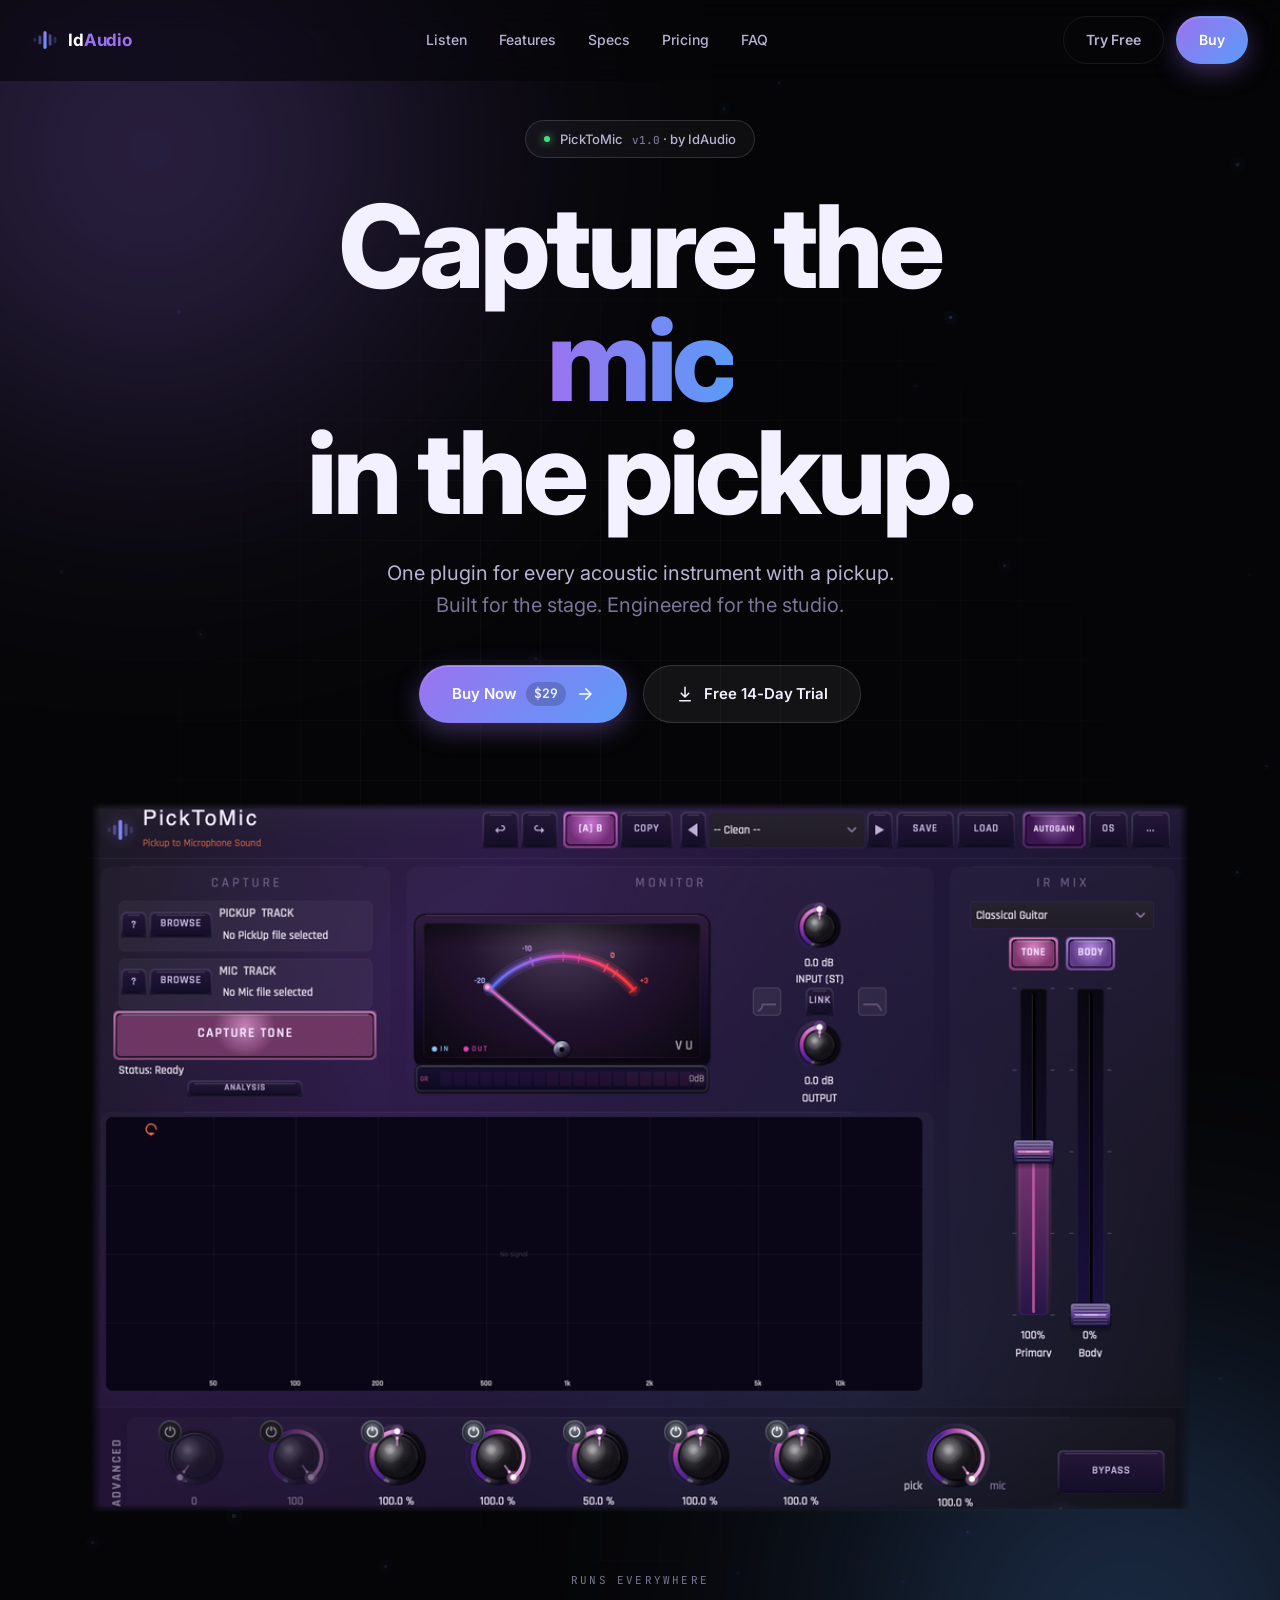
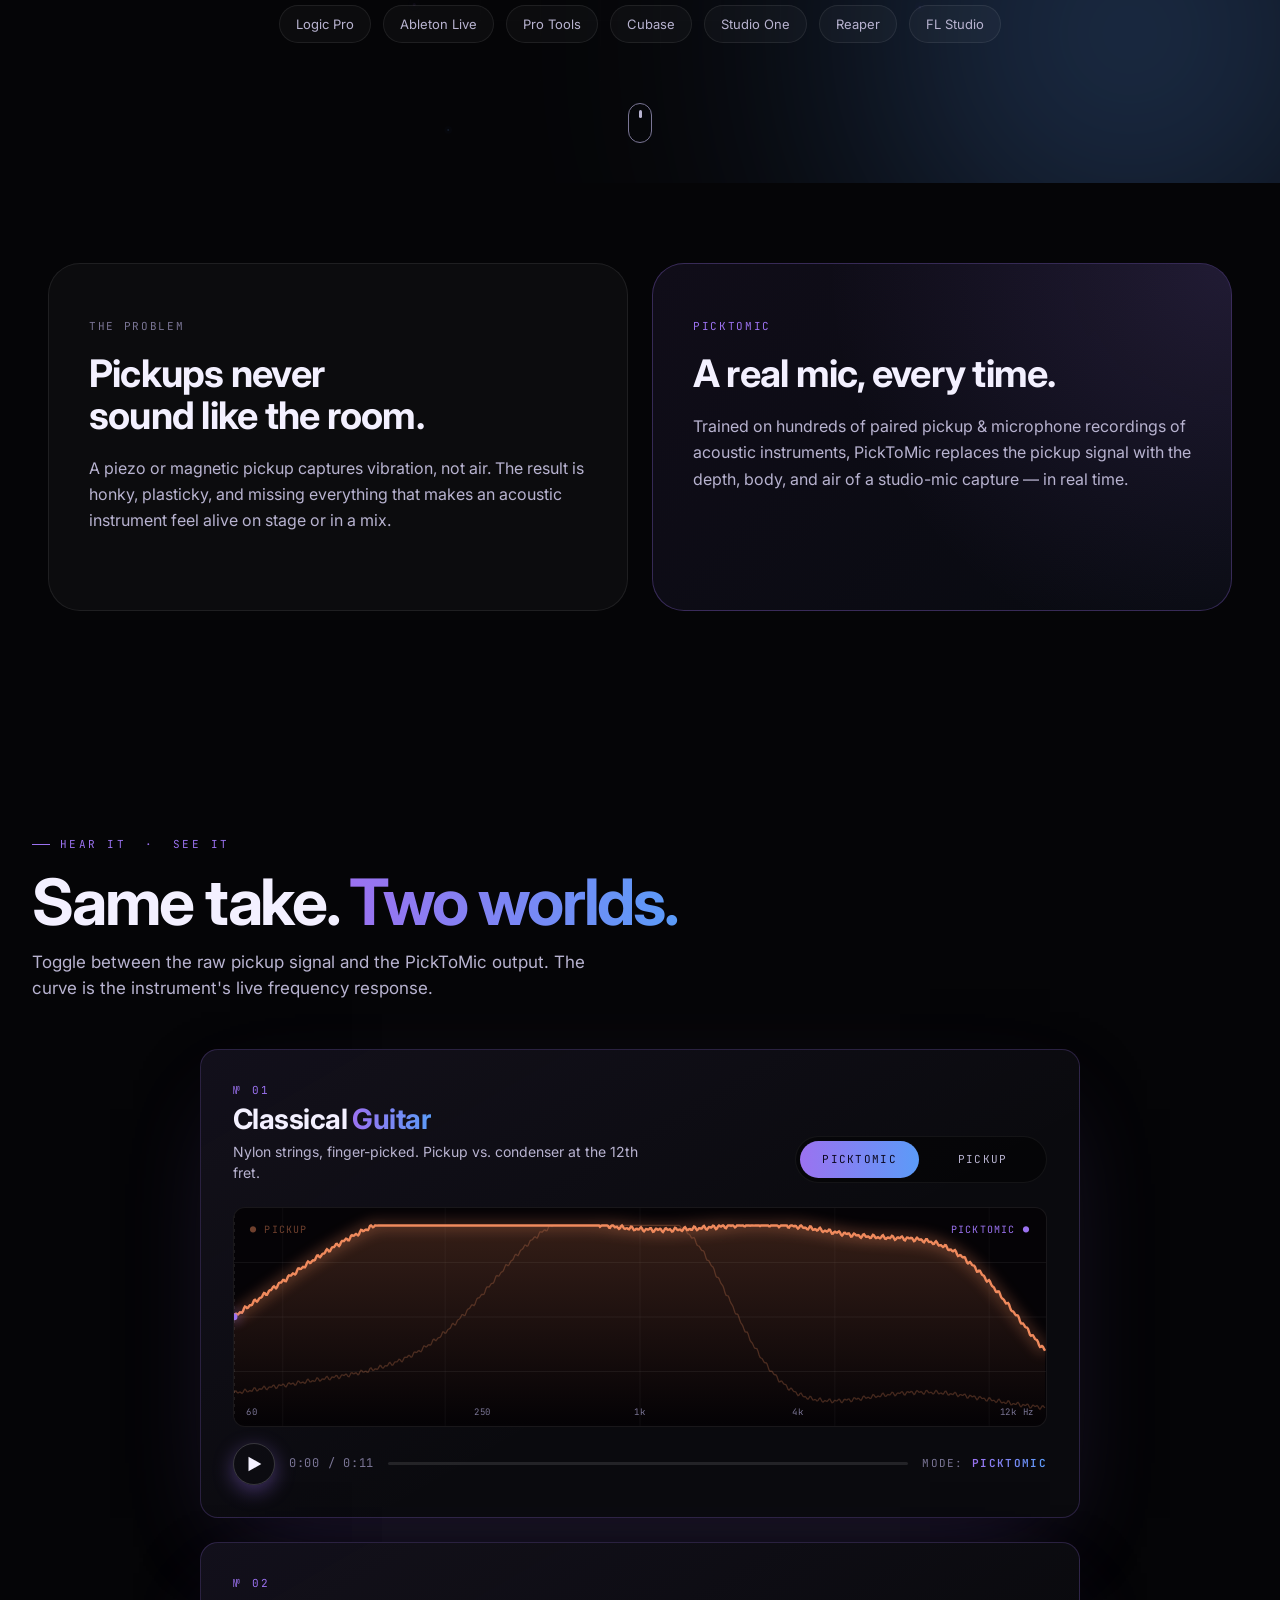
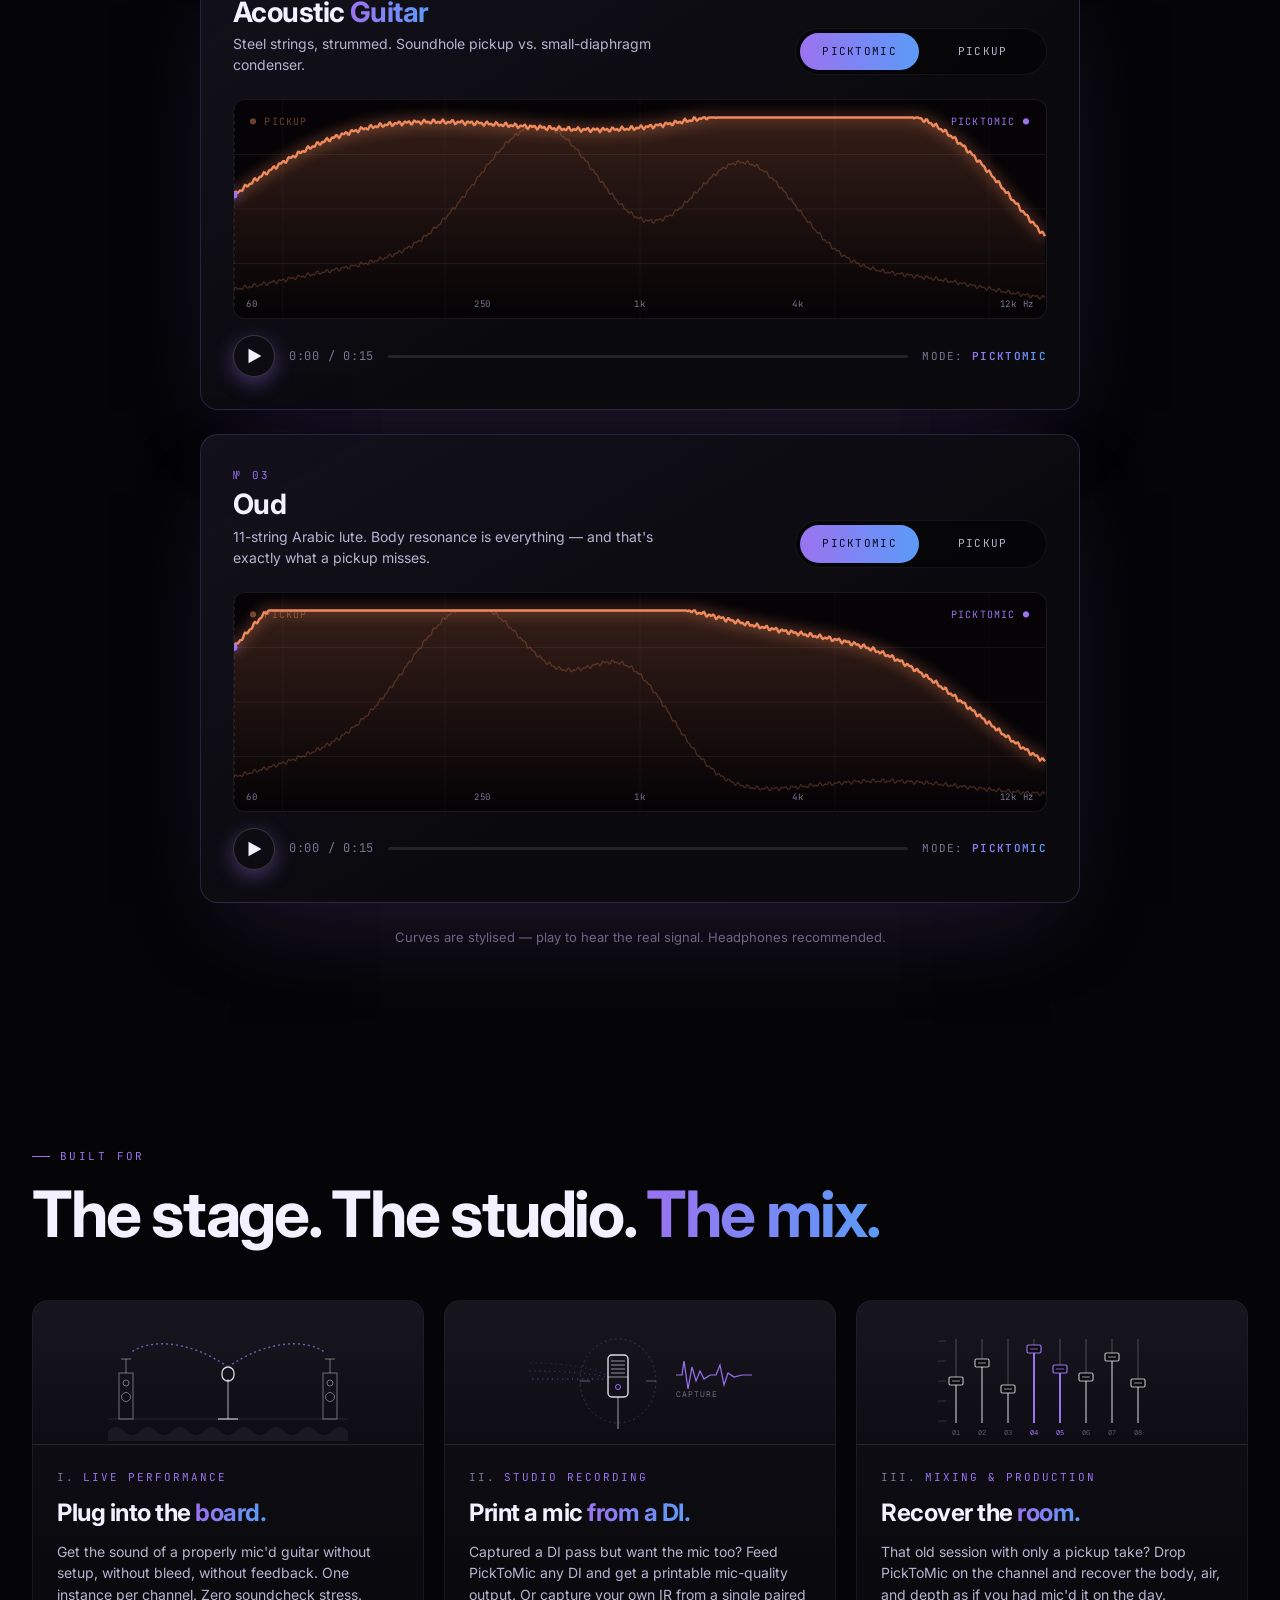
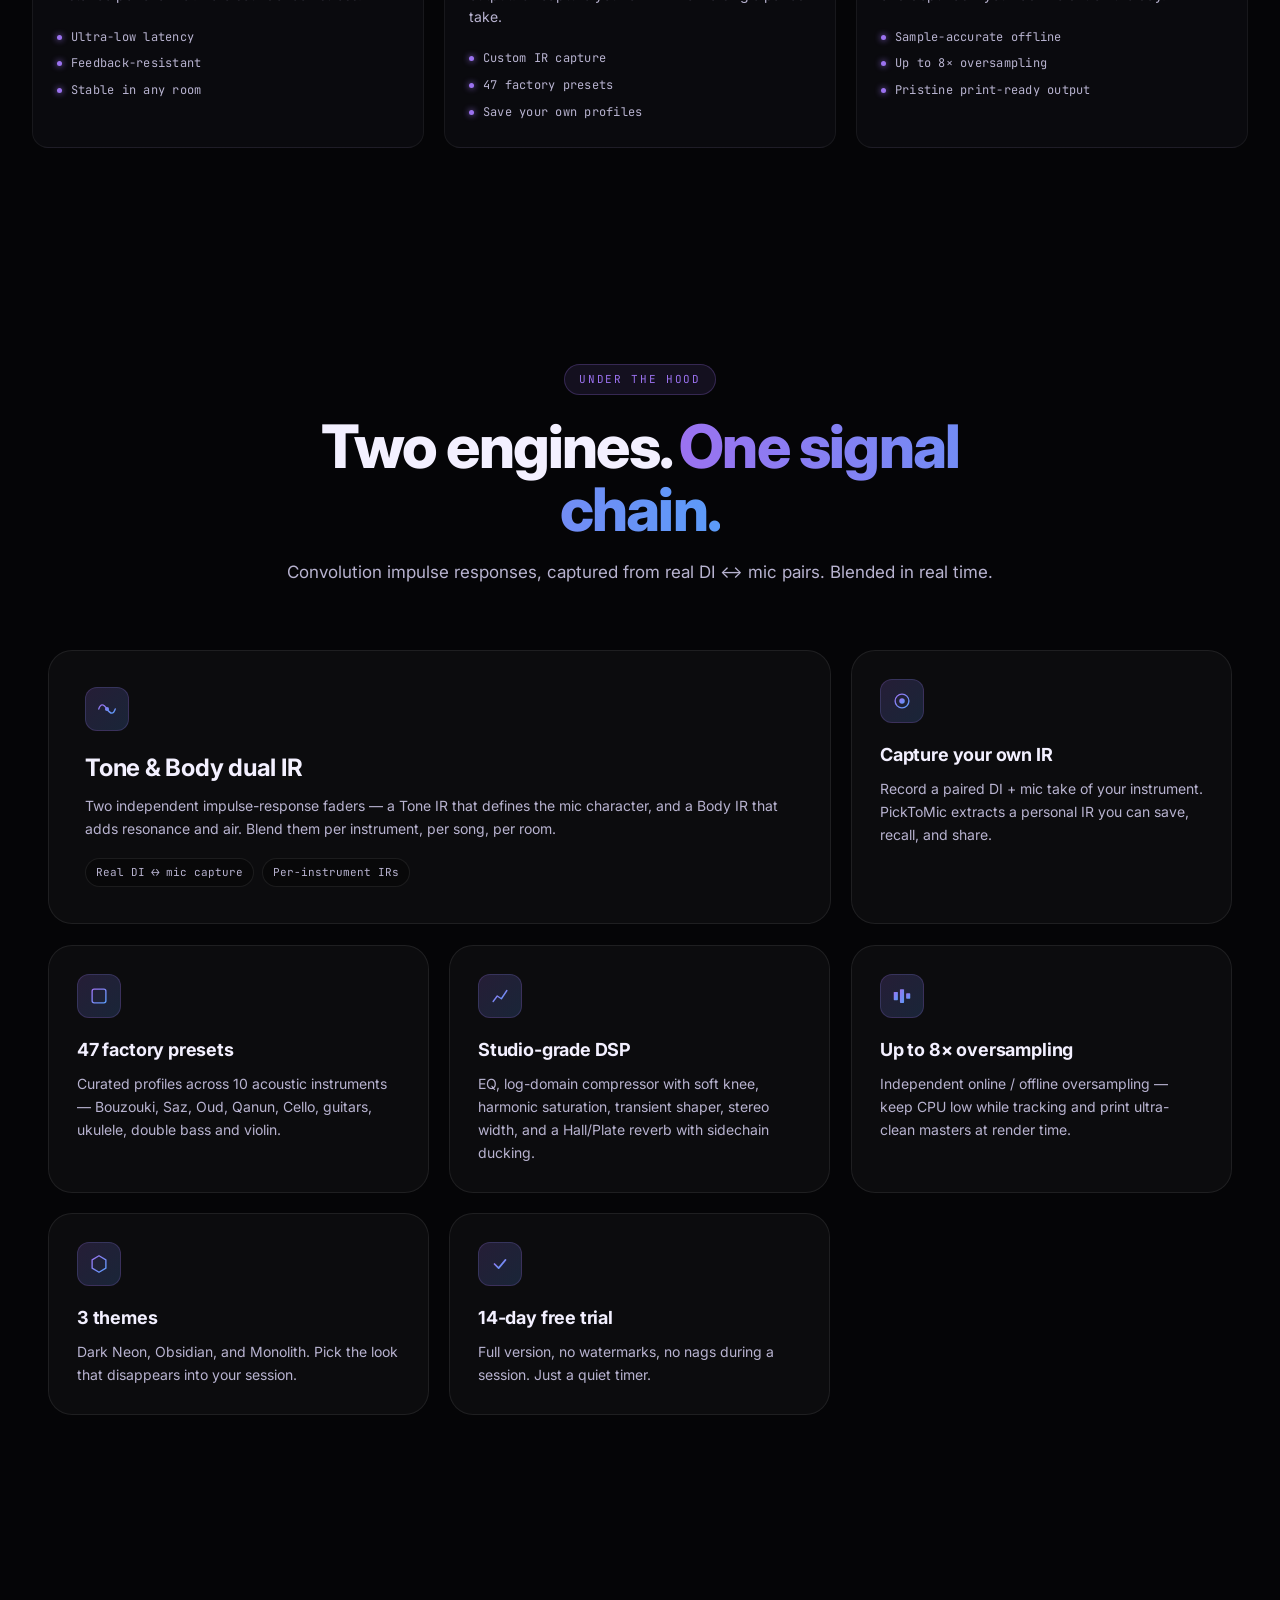
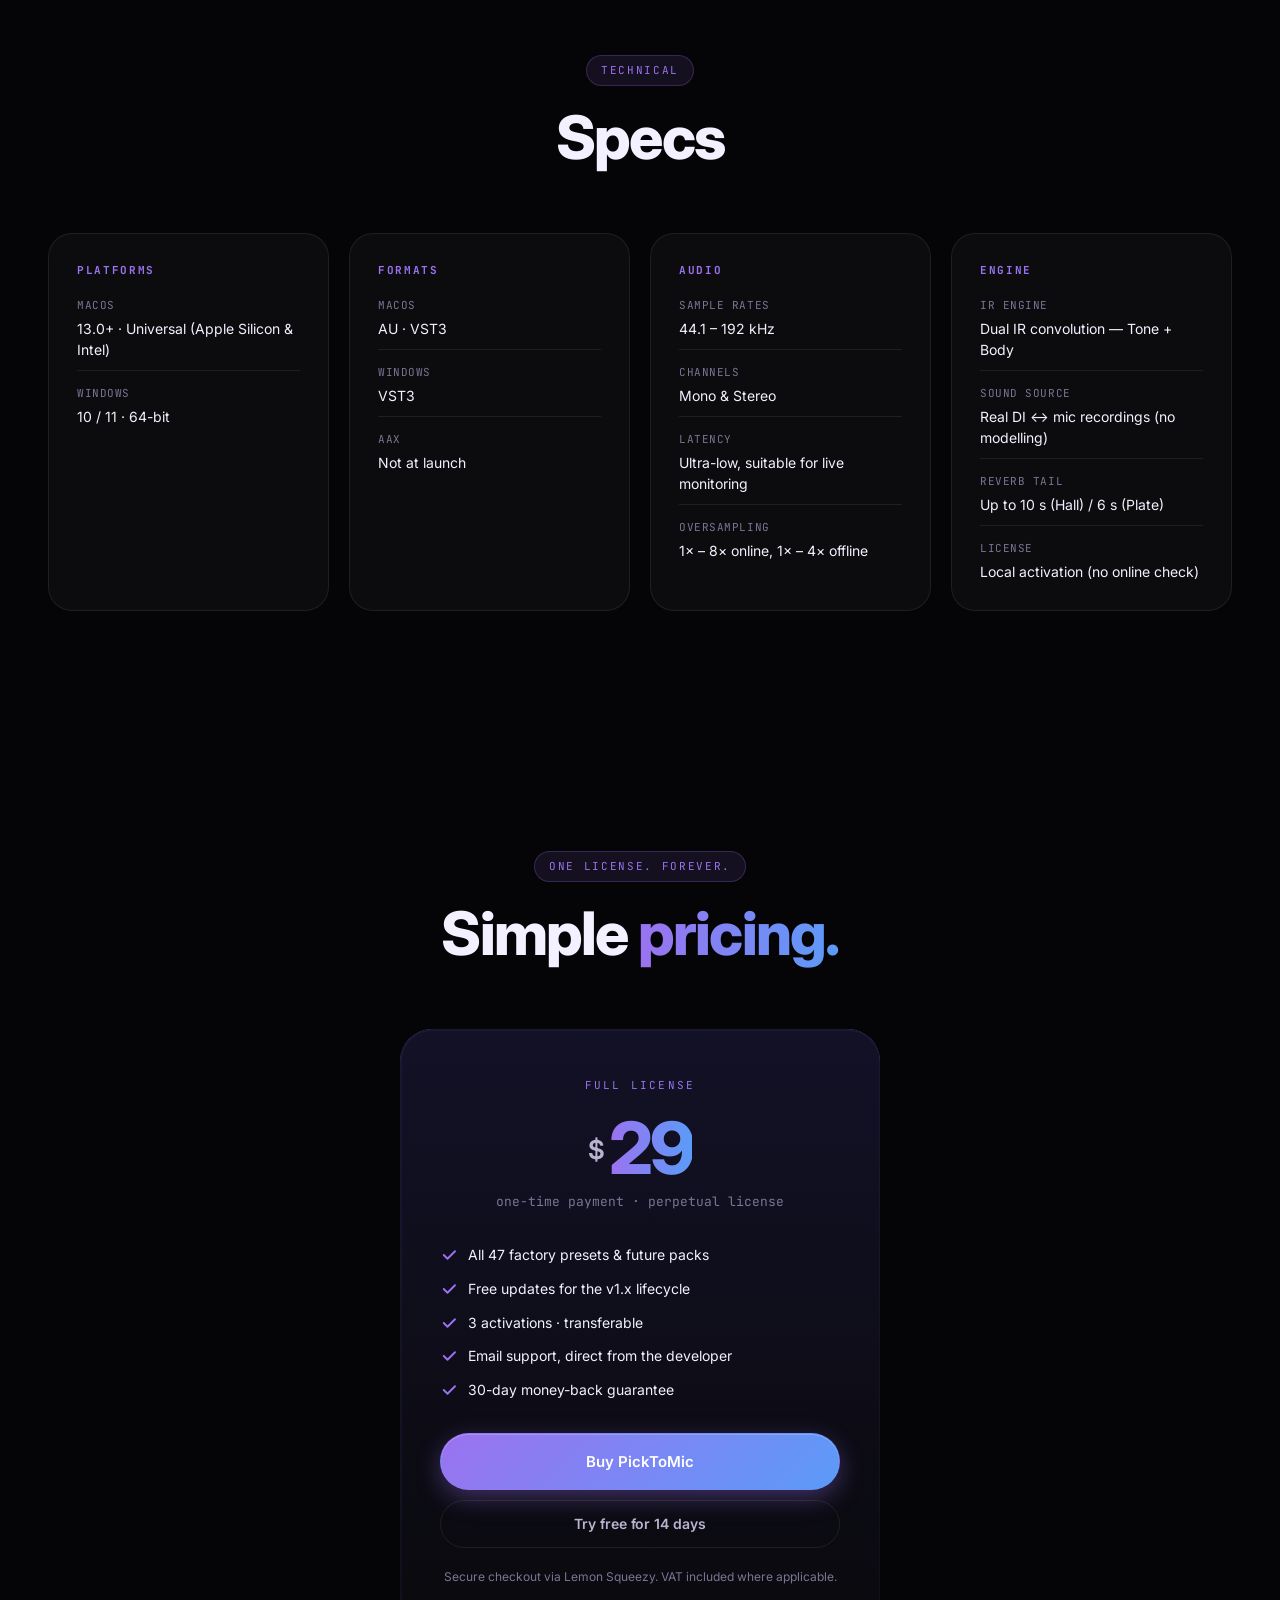
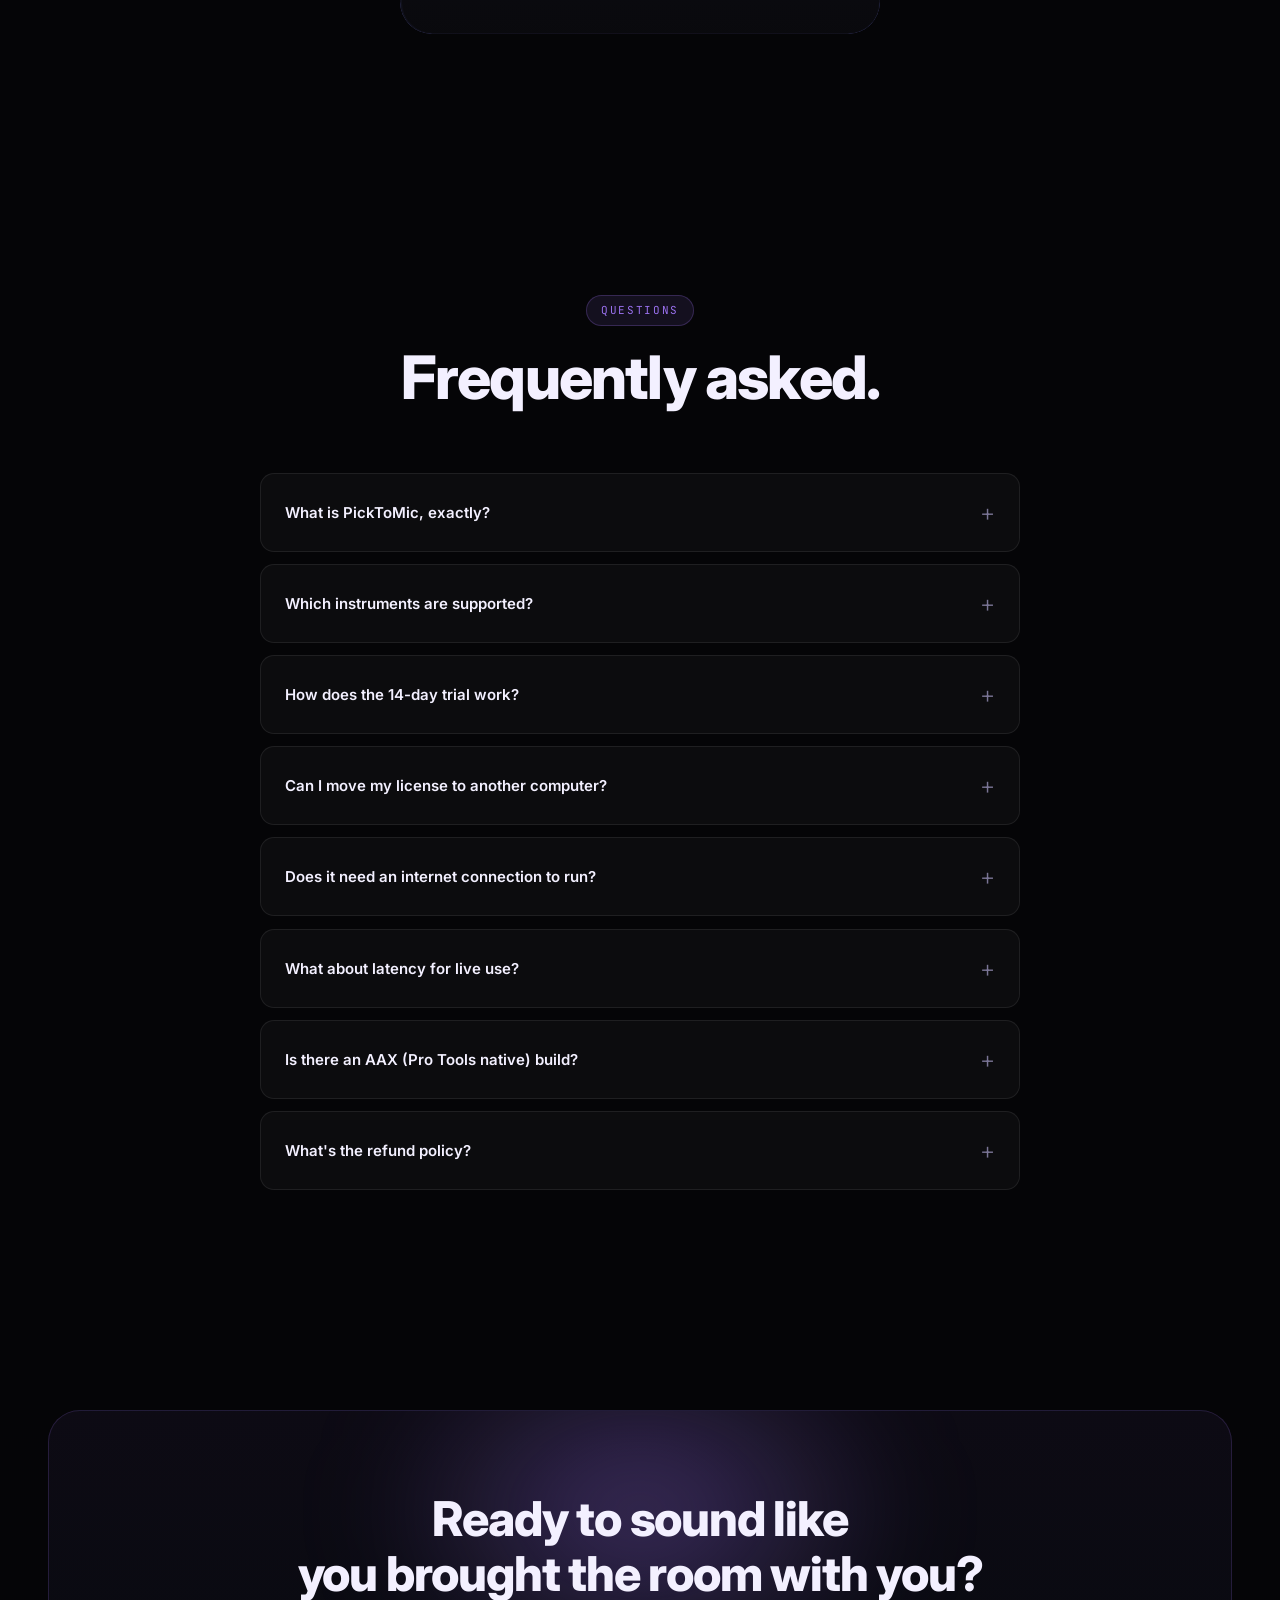
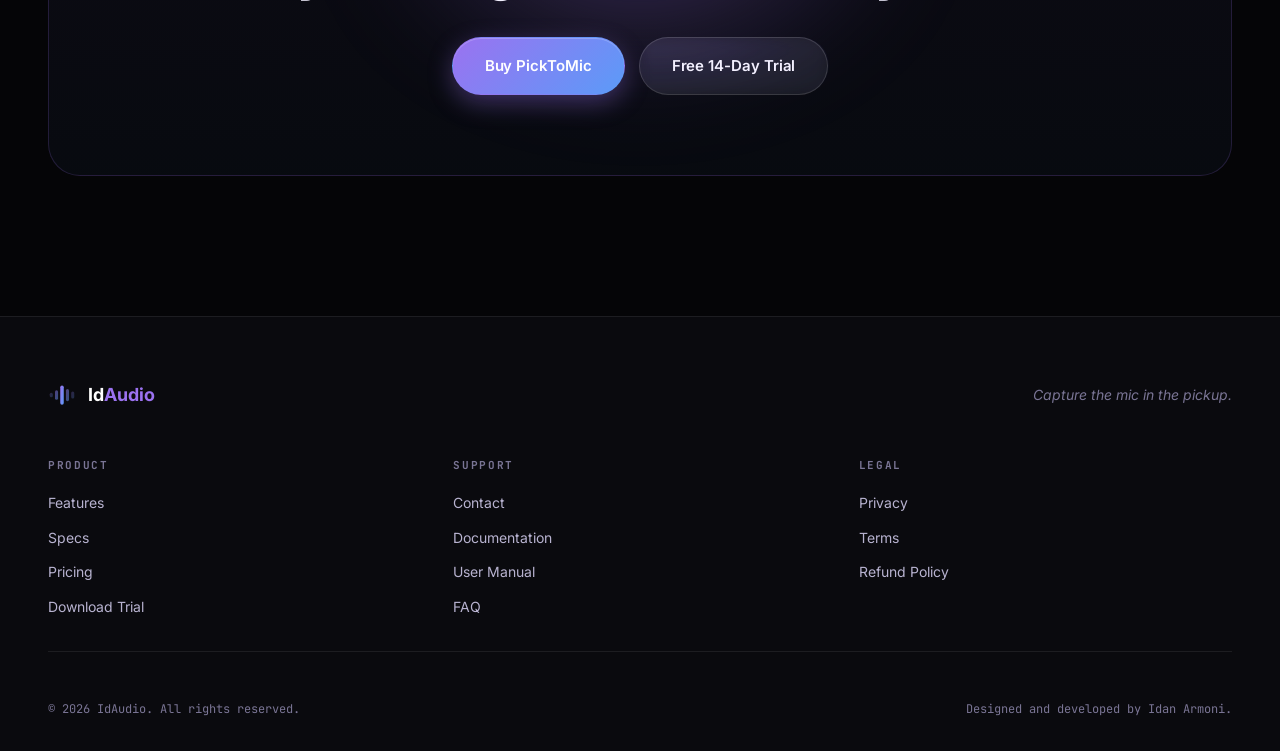
==== commit 70c8fb6f: "fix: pricing-amount TBD → 29" ====
--- a/index.html
+++ b/index.html
@@ -608,7 +608,7 @@
           <div class="pricing-tag">Full license</div>
           <div class="pricing-price">
             <span class="pricing-currency">$</span>
-            <span class="pricing-amount">TBD</span>
+            <span class="pricing-amount">29</span>
           </div>
           <div class="pricing-sub">one-time payment · perpetual license</div>
         </div>
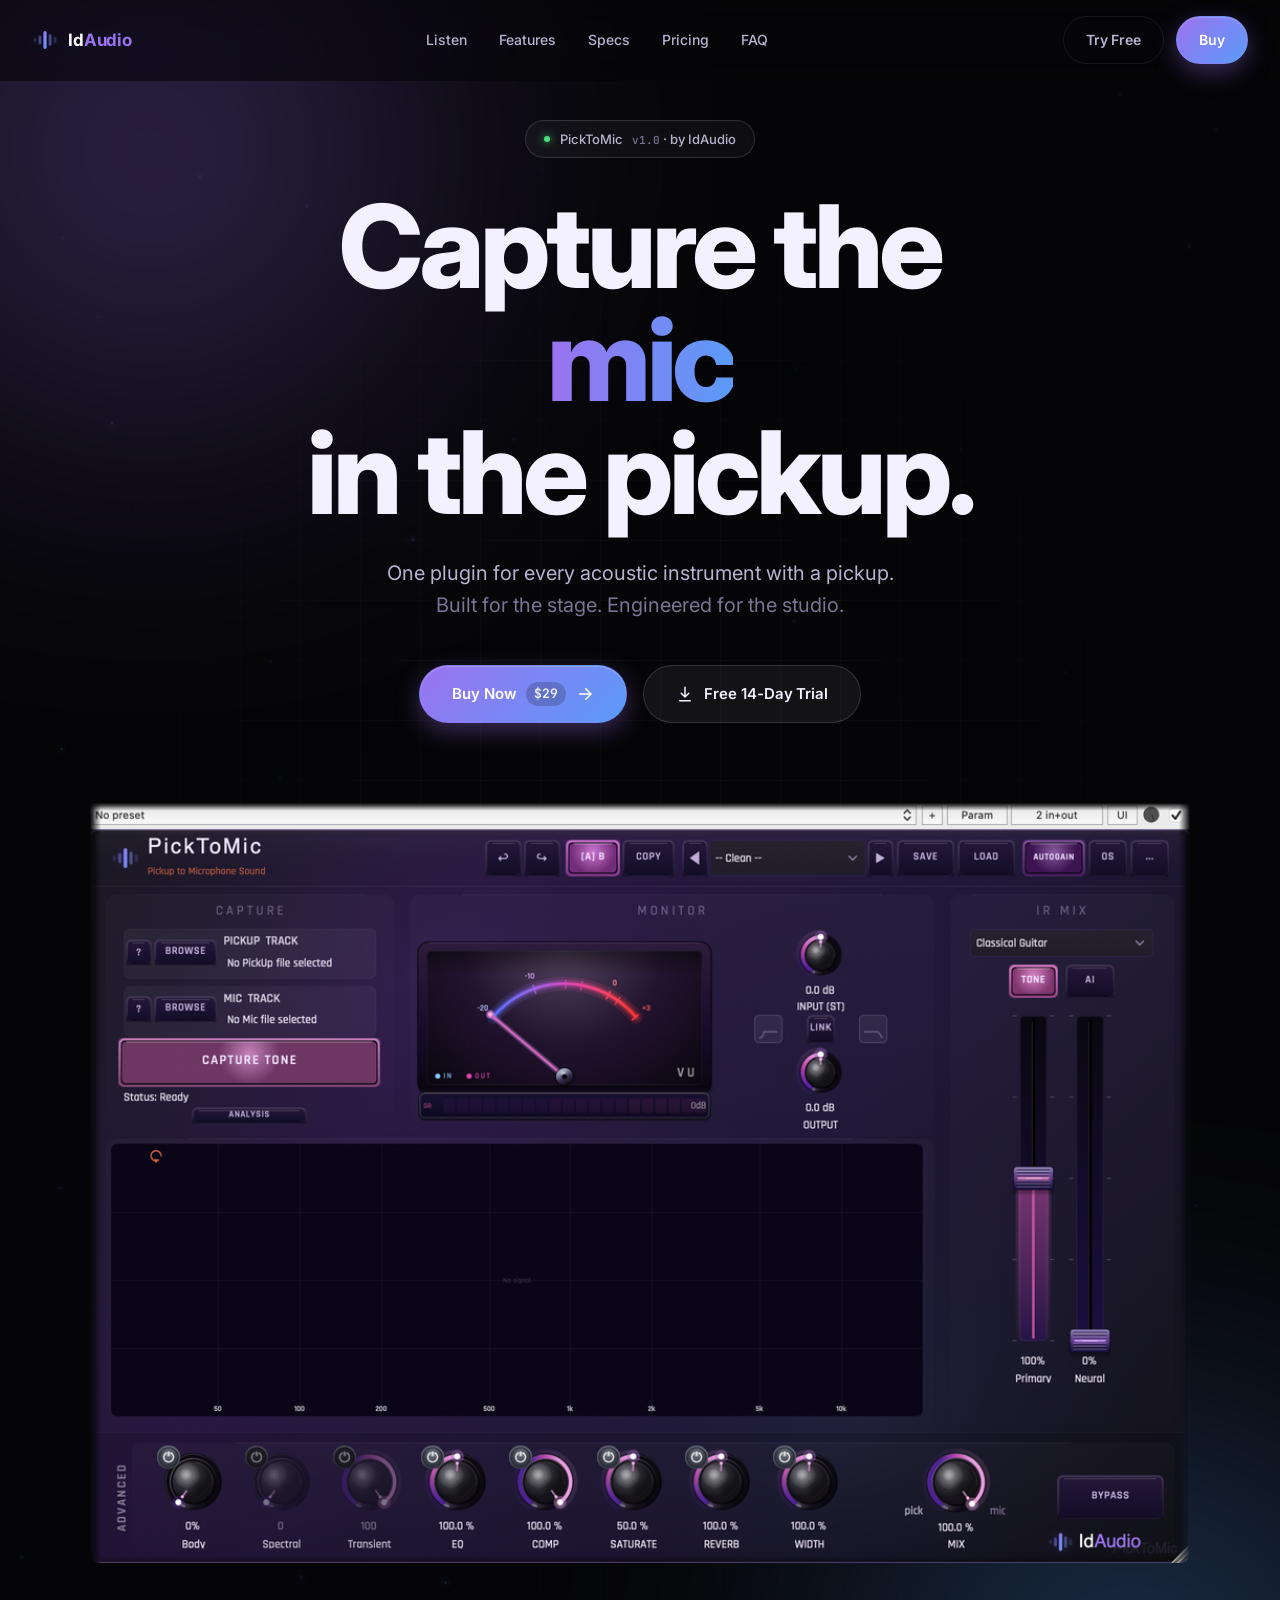
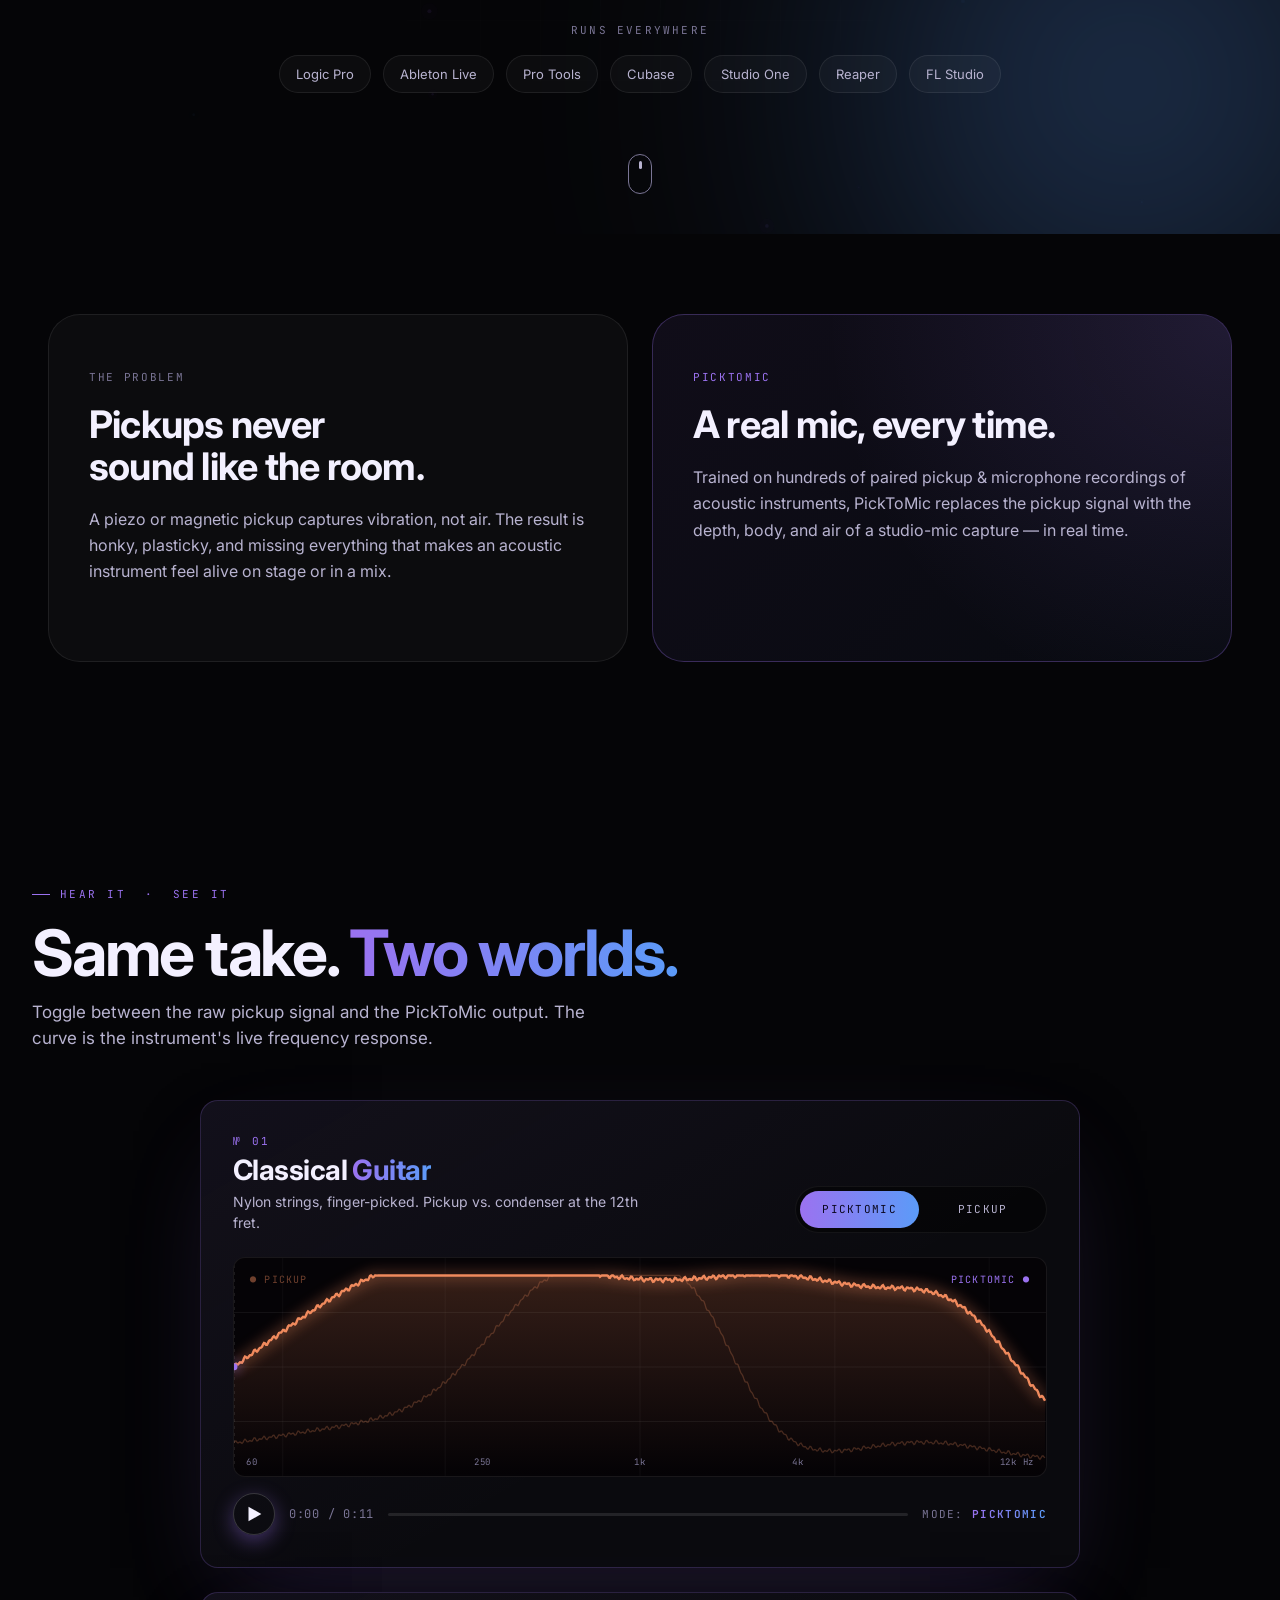
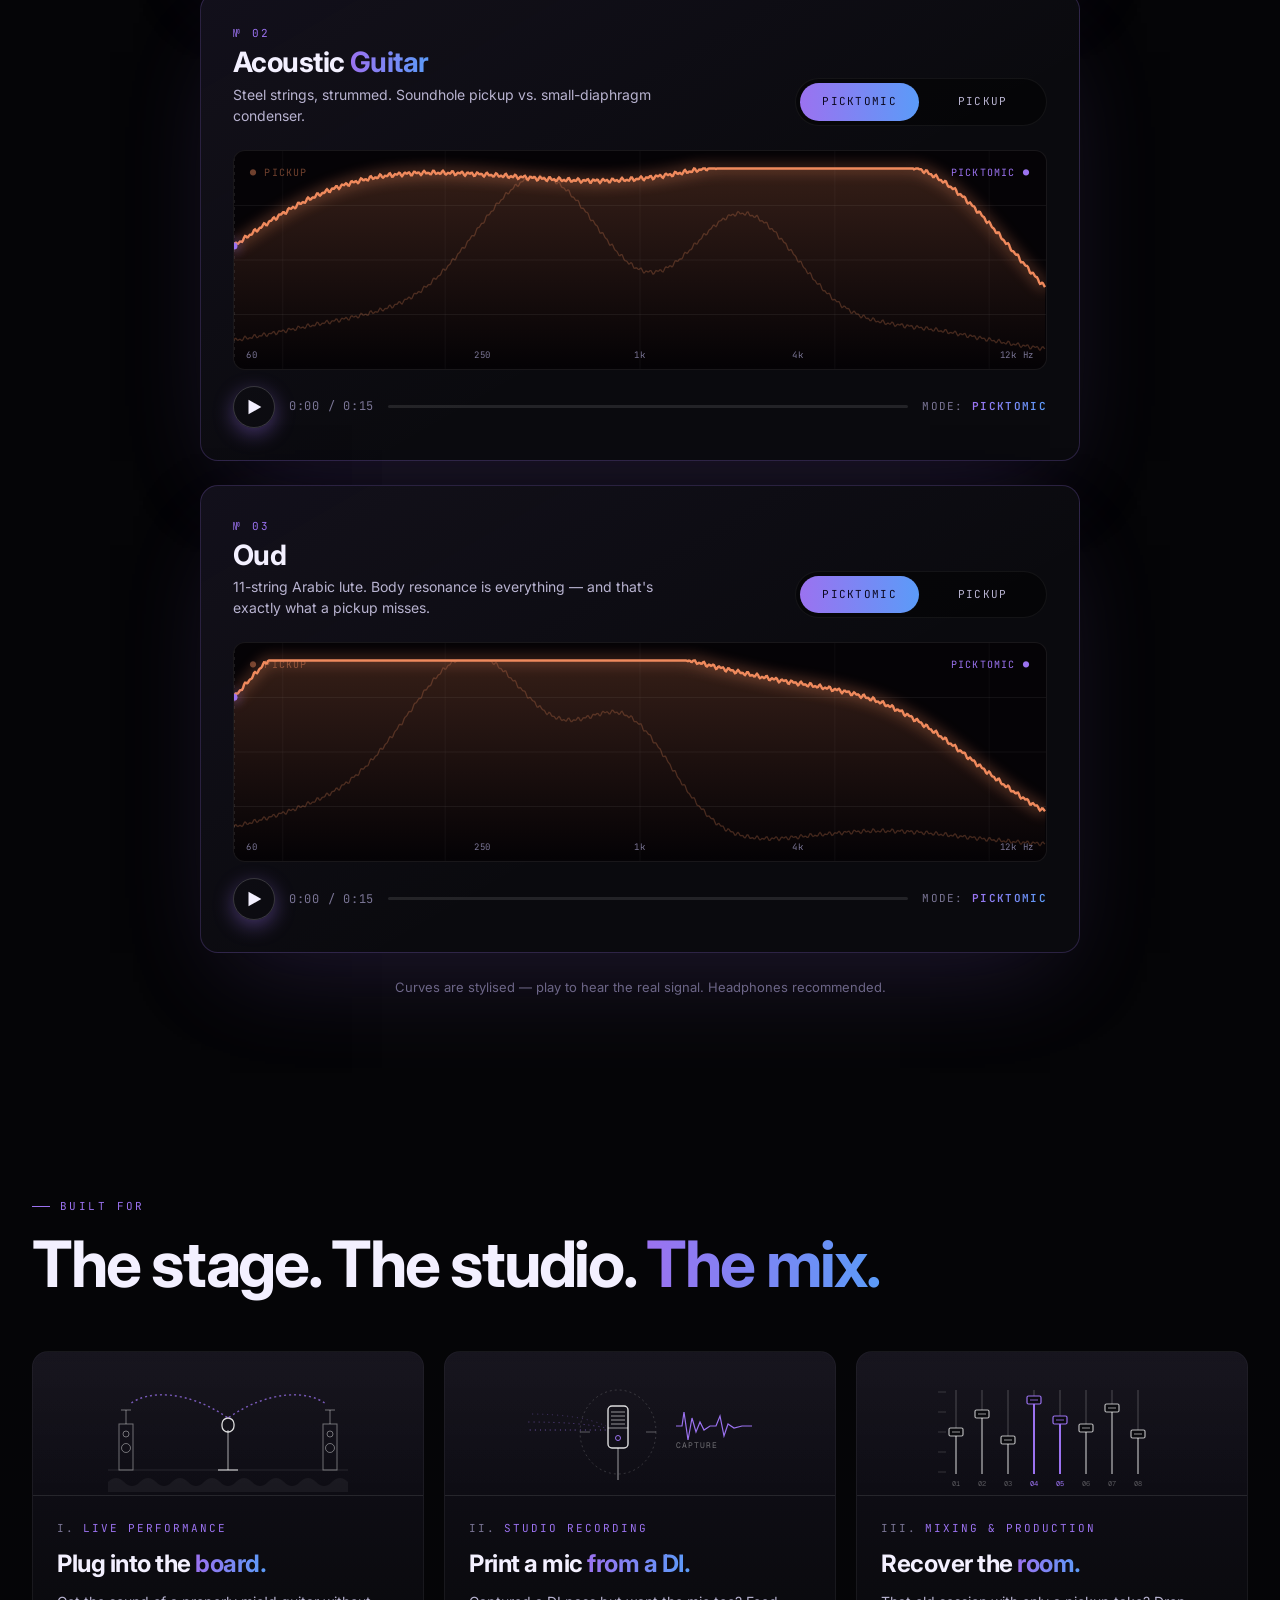
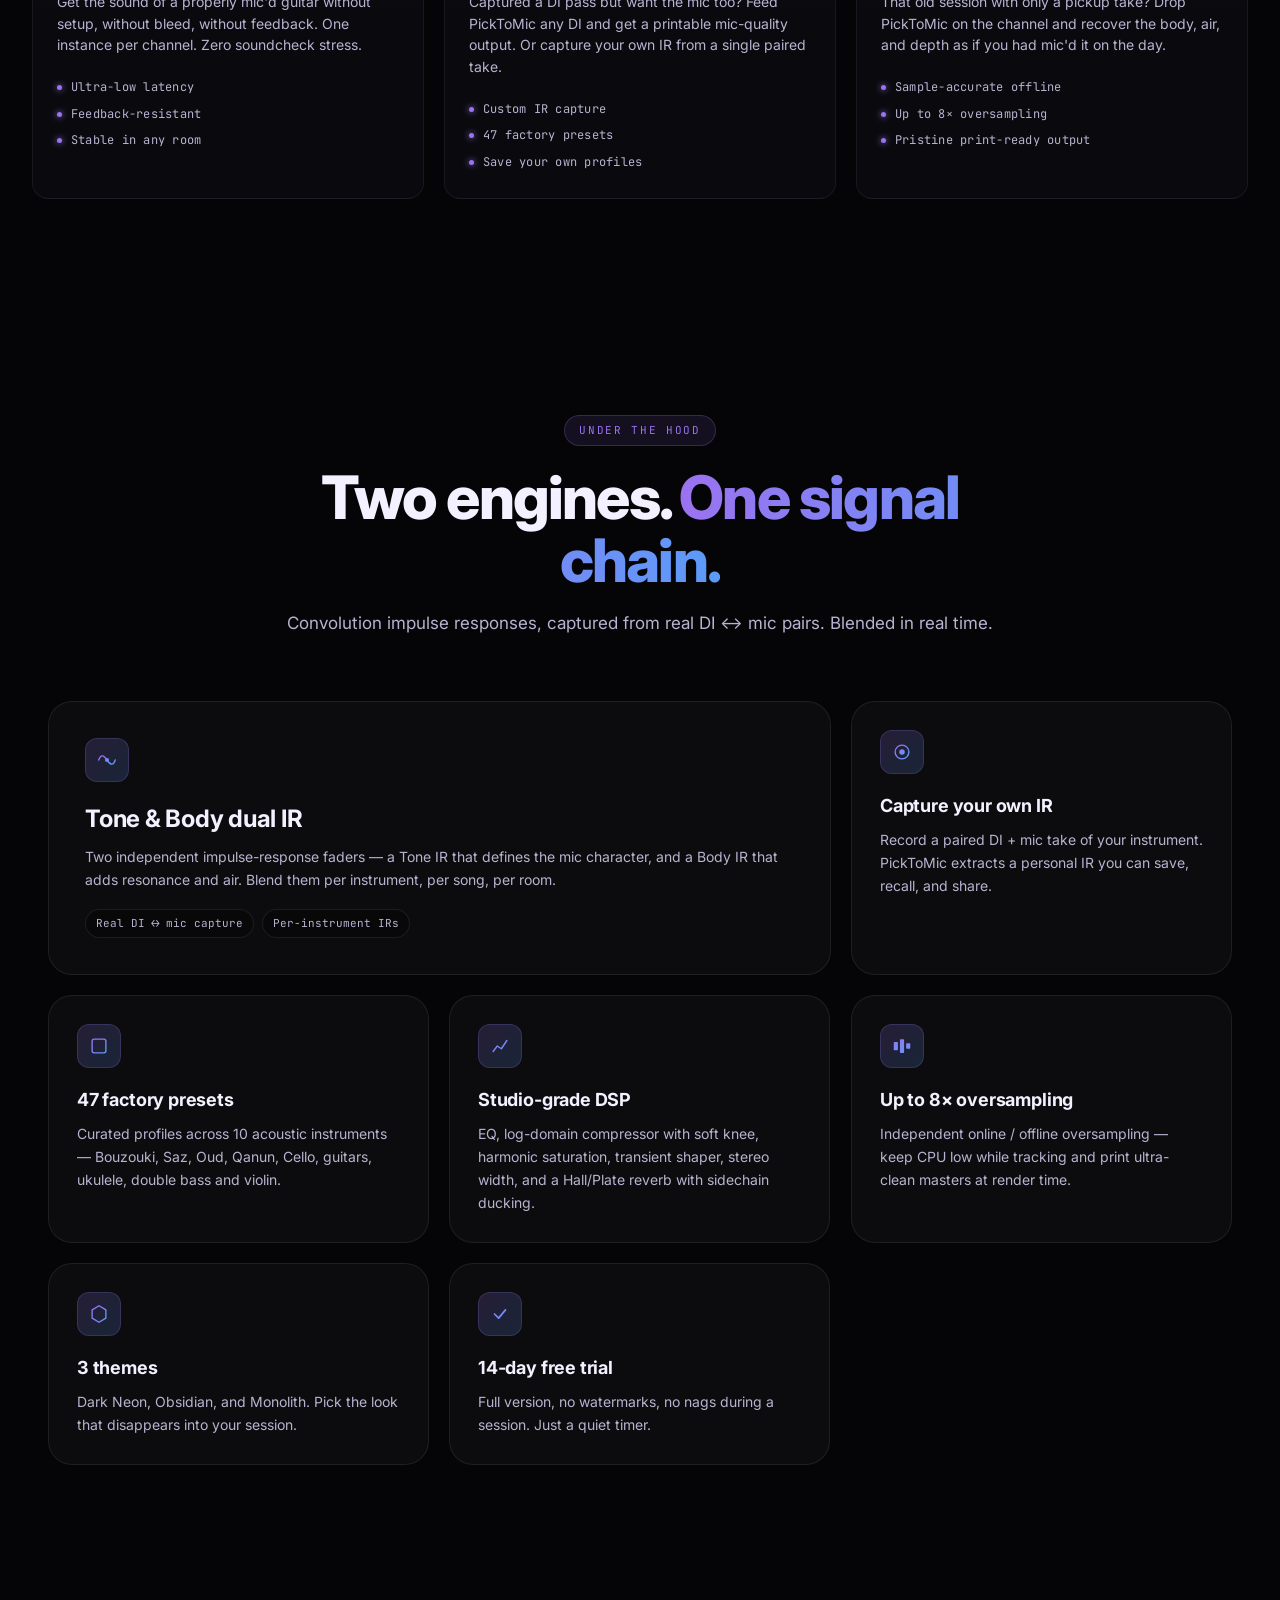
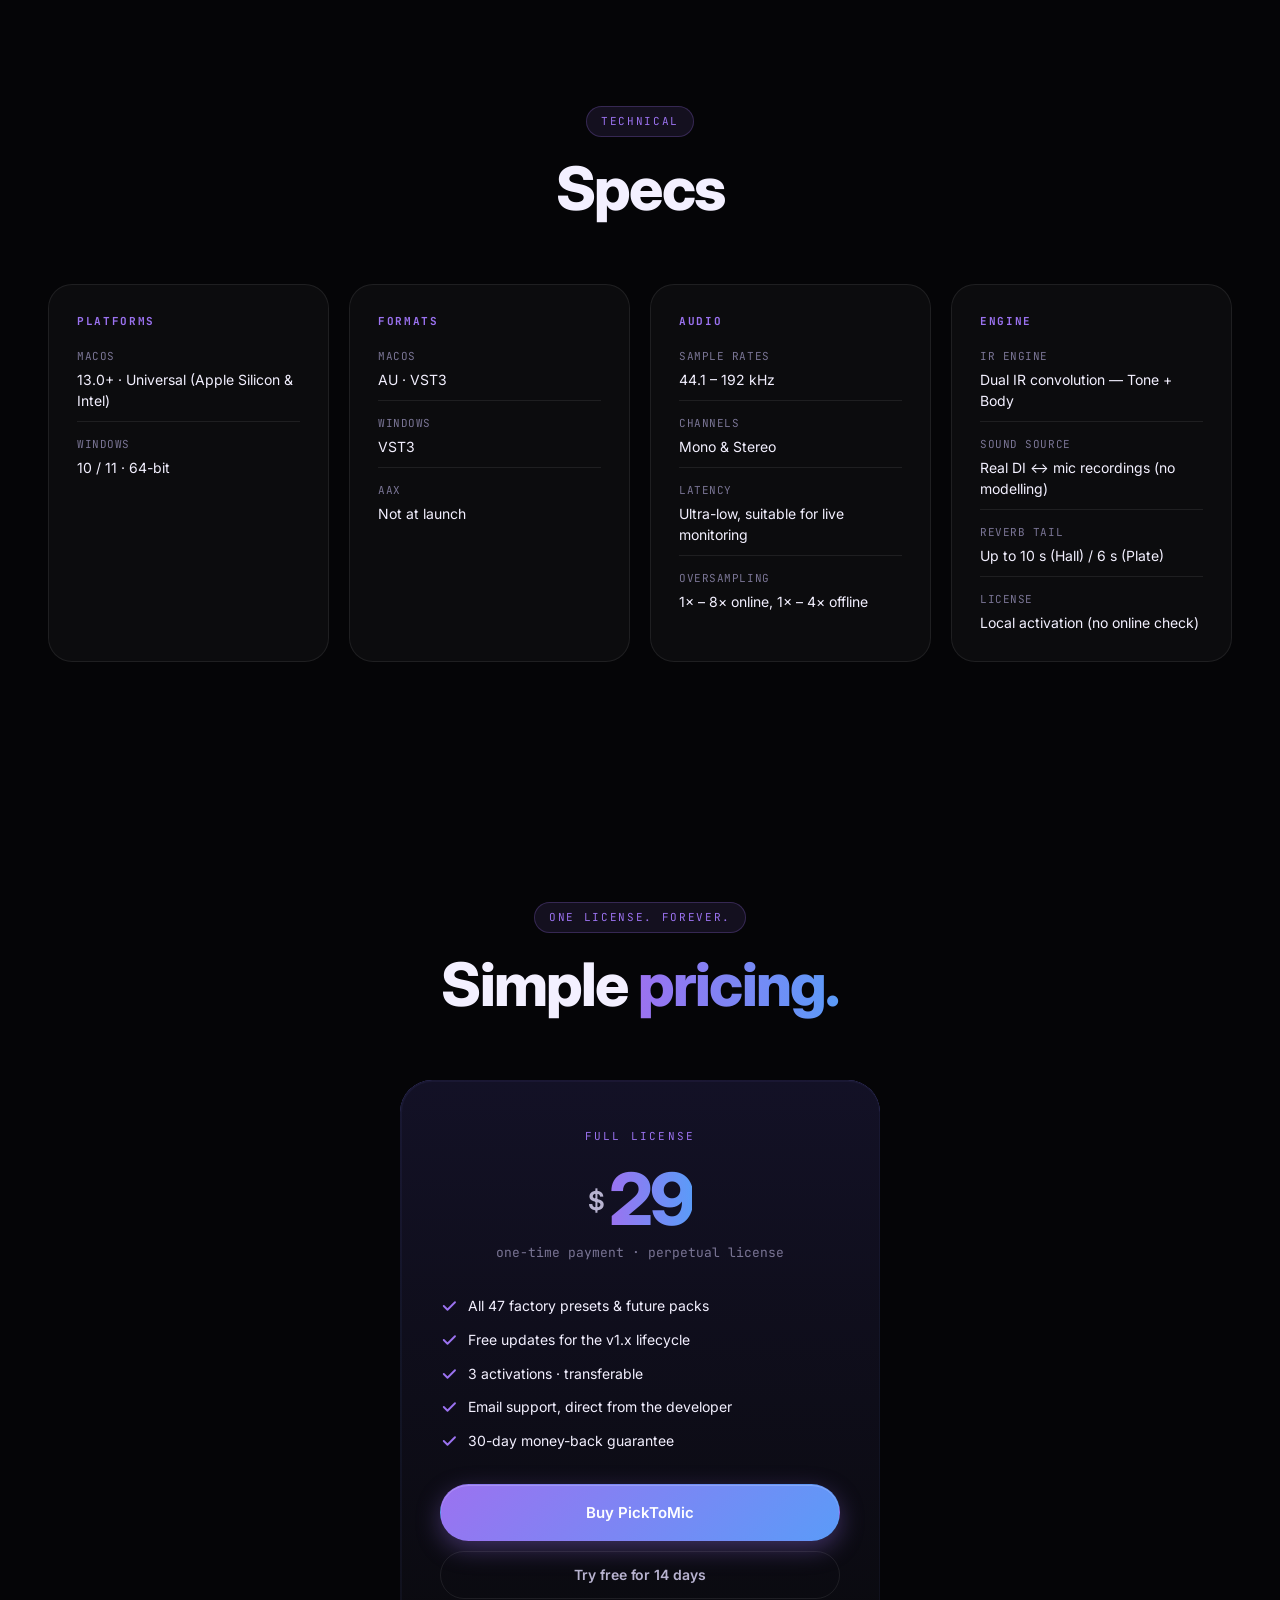
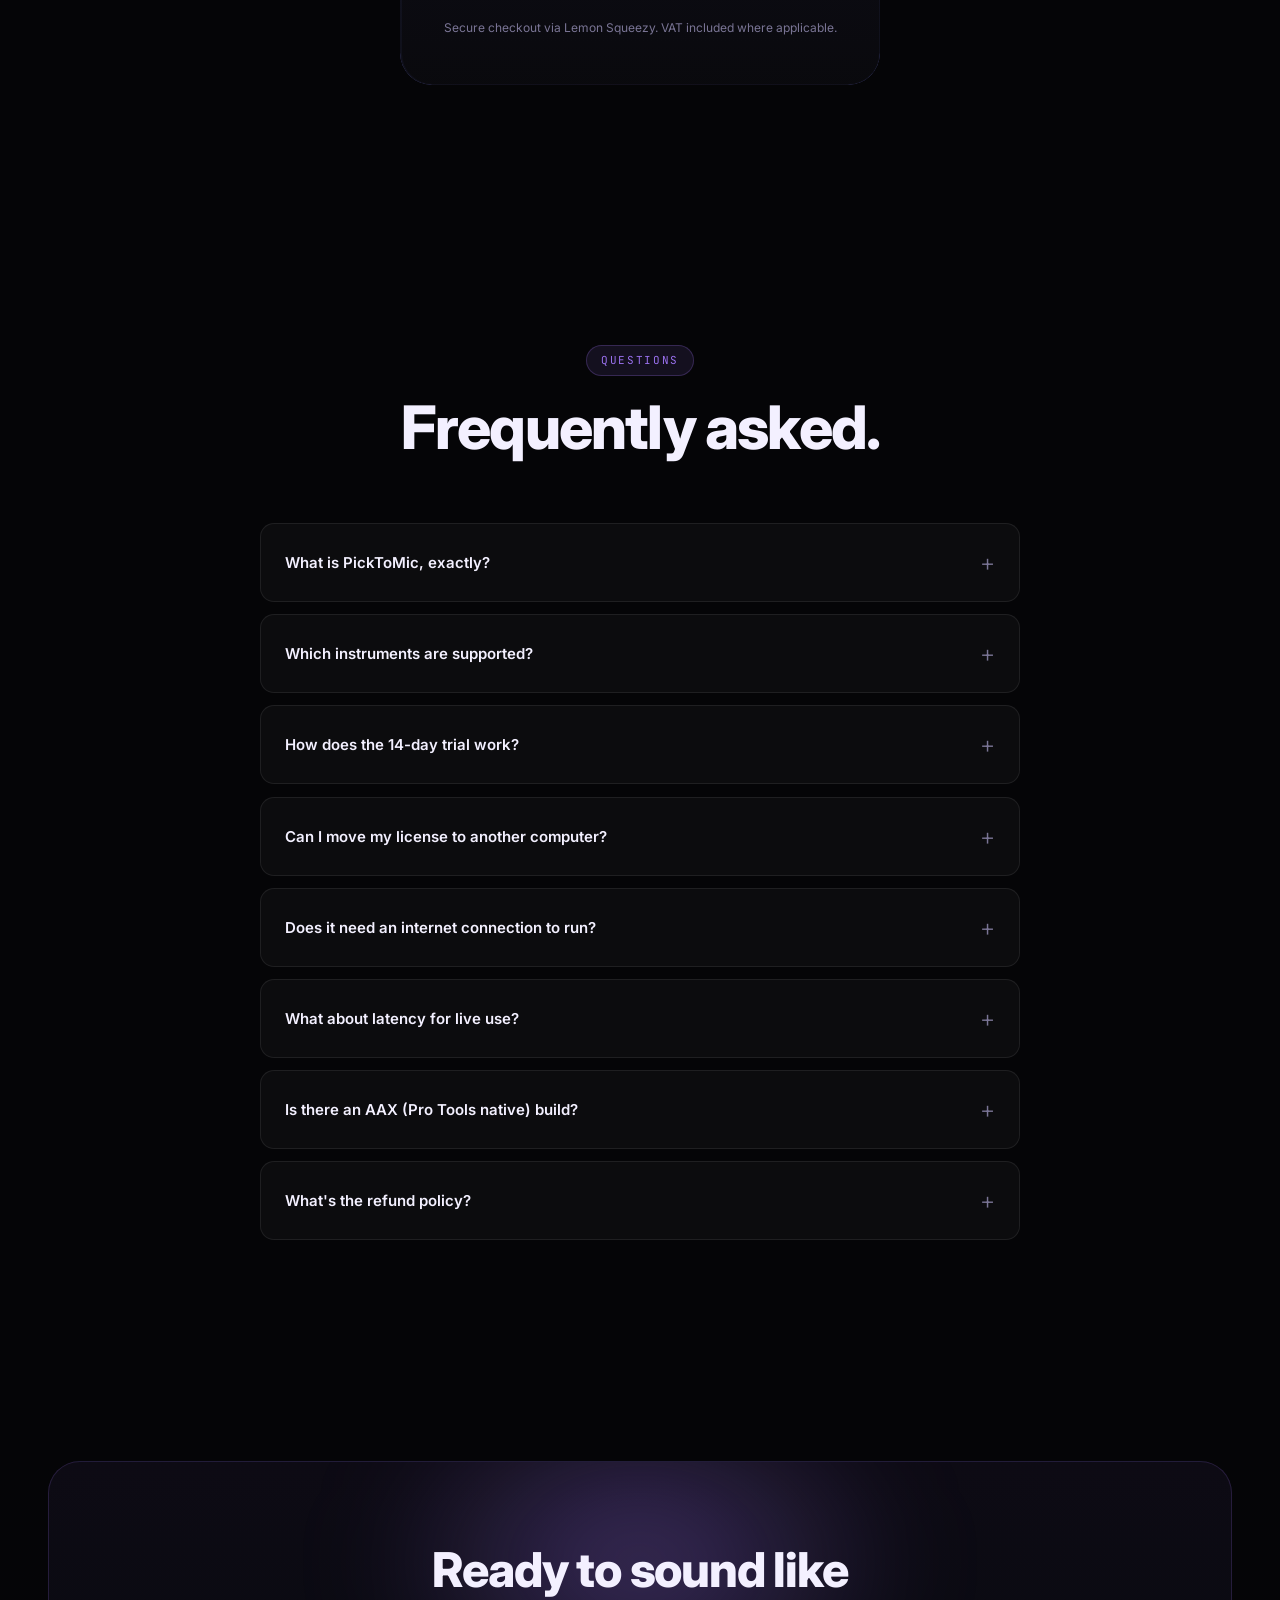
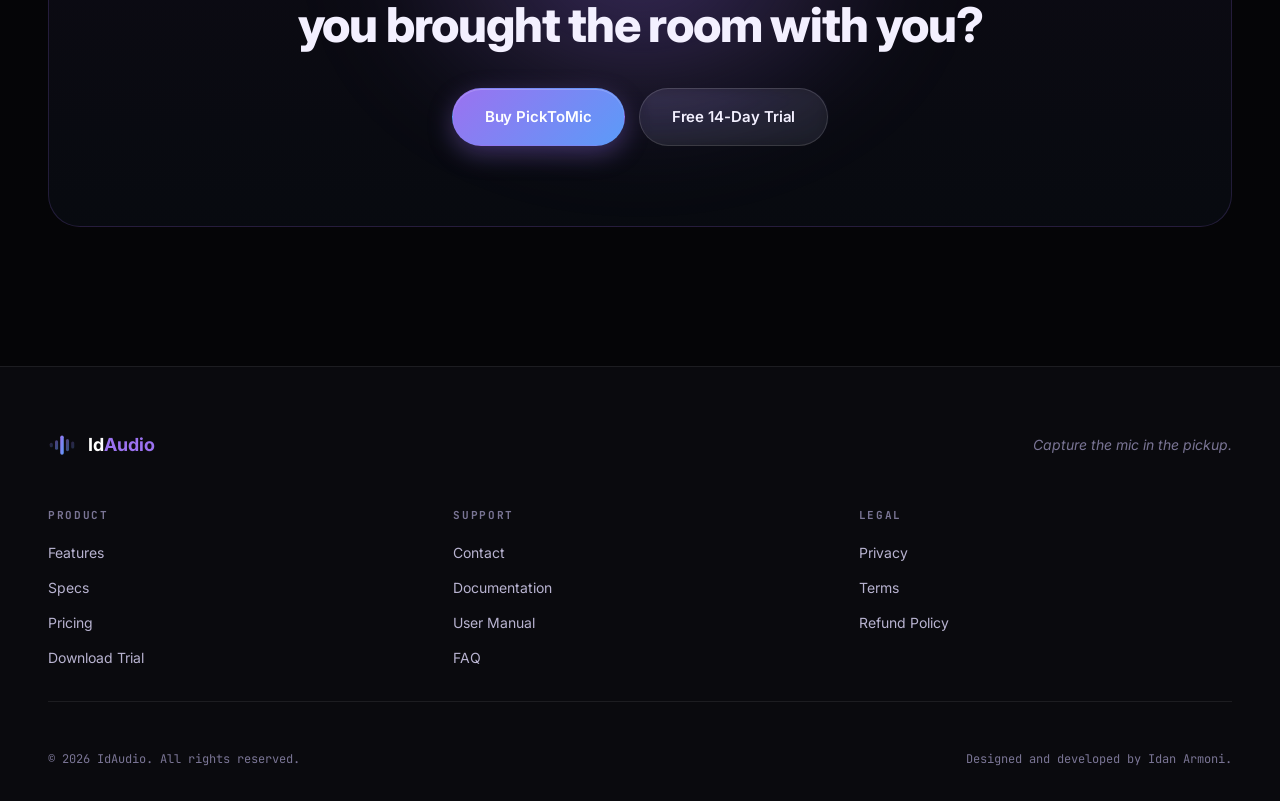
==== commit 5b6a992a: "feat: legal pages (privacy/terms/refund) + Try Free now ships Licensed (14d trial)   - legal/privacy" ====
--- a/index.html
+++ b/index.html
@@ -93,7 +93,7 @@
 
   <div class="nav-cta">
     <!-- PLACEHOLDER: replace with trial download URL -->
-    <a href="https://drive.google.com/open?id=1Ja6g6z8uy_LT0M5kKqVHDdQbhBauWnrl" class="btn btn-ghost">Try Free</a>
+    <a href="https://drive.google.com/open?id=1FCZodPQifcwa67mid6RV0vNBShpthDTj" class="btn btn-ghost">Try Free</a>
     <!-- PLACEHOLDER: replace with Lemon Squeezy checkout URL -->
     <a href="https://idaudio.lemonsqueezy.com/checkout/buy/376c5734-e44e-4a82-8d22-be3b339f9a35" class="btn btn-primary">Buy</a>
   </div>
@@ -137,7 +137,7 @@
         <svg class="btn-arrow" viewBox="0 0 24 24" aria-hidden="true"><path d="M5 12h14M13 5l7 7-7 7" stroke="currentColor" stroke-width="2" fill="none" stroke-linecap="round" stroke-linejoin="round"/></svg>
       </a>
       <!-- PLACEHOLDER: replace with trial download URL -->
-      <a href="https://drive.google.com/open?id=1Ja6g6z8uy_LT0M5kKqVHDdQbhBauWnrl" class="btn btn-secondary btn-lg">
+      <a href="https://drive.google.com/open?id=1FCZodPQifcwa67mid6RV0vNBShpthDTj" class="btn btn-secondary btn-lg">
         <svg class="btn-icon" viewBox="0 0 24 24" aria-hidden="true"><path d="M12 3v13m0 0l-5-5m5 5l5-5M5 21h14" stroke="currentColor" stroke-width="2" fill="none" stroke-linecap="round" stroke-linejoin="round"/></svg>
         Free 14-Day Trial
       </a>
@@ -625,7 +625,7 @@
           <!-- PLACEHOLDER: replace with Lemon Squeezy checkout URL -->
           <a href="https://idaudio.lemonsqueezy.com/checkout/buy/376c5734-e44e-4a82-8d22-be3b339f9a35" class="btn btn-primary btn-lg btn-block">Buy PickToMic</a>
           <!-- PLACEHOLDER: replace with trial download URL -->
-          <a href="https://drive.google.com/open?id=1Ja6g6z8uy_LT0M5kKqVHDdQbhBauWnrl" class="btn btn-ghost btn-block">Try free for 14 days</a>
+          <a href="https://drive.google.com/open?id=1FCZodPQifcwa67mid6RV0vNBShpthDTj" class="btn btn-ghost btn-block">Try free for 14 days</a>
         </div>
 
         <p class="pricing-foot">Secure checkout via Lemon Squeezy. VAT included where applicable.</p>
@@ -712,7 +712,7 @@
         <!-- PLACEHOLDER -->
         <a href="https://idaudio.lemonsqueezy.com/checkout/buy/376c5734-e44e-4a82-8d22-be3b339f9a35" class="btn btn-primary btn-lg">Buy PickToMic</a>
         <!-- PLACEHOLDER -->
-        <a href="https://drive.google.com/open?id=1Ja6g6z8uy_LT0M5kKqVHDdQbhBauWnrl" class="btn btn-secondary btn-lg">Free 14-Day Trial</a>
+        <a href="https://drive.google.com/open?id=1FCZodPQifcwa67mid6RV0vNBShpthDTj" class="btn btn-secondary btn-lg">Free 14-Day Trial</a>
       </div>
     </div>
   </div>
@@ -742,7 +742,7 @@
           <li><a href="#features">Features</a></li>
           <li><a href="#specs">Specs</a></li>
           <li><a href="#pricing">Pricing</a></li>
-          <li><a href="https://drive.google.com/open?id=1Ja6g6z8uy_LT0M5kKqVHDdQbhBauWnrl">Download Trial</a></li>
+          <li><a href="https://drive.google.com/open?id=1FCZodPQifcwa67mid6RV0vNBShpthDTj">Download Trial</a></li>
         </ul>
       </div>
       <div>
@@ -757,9 +757,9 @@
       <div>
         <h5>Legal</h5>
         <ul role="list">
-          <li><a href="#TODO_PRIVACY_URL">Privacy</a></li>
-          <li><a href="#TODO_TERMS_URL">Terms</a></li>
-          <li><a href="#TODO_REFUND_URL">Refund Policy</a></li>
+          <li><a href="legal/privacy.html">Privacy</a></li>
+          <li><a href="legal/terms.html">Terms</a></li>
+          <li><a href="legal/refund.html">Refund Policy</a></li>
         </ul>
       </div>
     </div>
--- a/css/style.css
+++ b/css/style.css
@@ -357,13 +357,12 @@
   width: 100%;
   height: auto;
   display: block;
-  /* Soft feather only at the very edges (last ~4%). Corners only. */
+  /* Feather sides only; keep bottom hard so knob labels stay legible. */
   -webkit-mask-image:
     linear-gradient(180deg,
       transparent 0%,
       black 1%,
-      black 99%,
-      transparent 100%),
+      black 100%),
     linear-gradient(90deg,
       transparent 0%,
       black 1%,
@@ -374,8 +373,7 @@
     linear-gradient(180deg,
       transparent 0%,
       black 1%,
-      black 99%,
-      transparent 100%),
+      black 100%),
     linear-gradient(90deg,
       transparent 0%,
       black 1%,
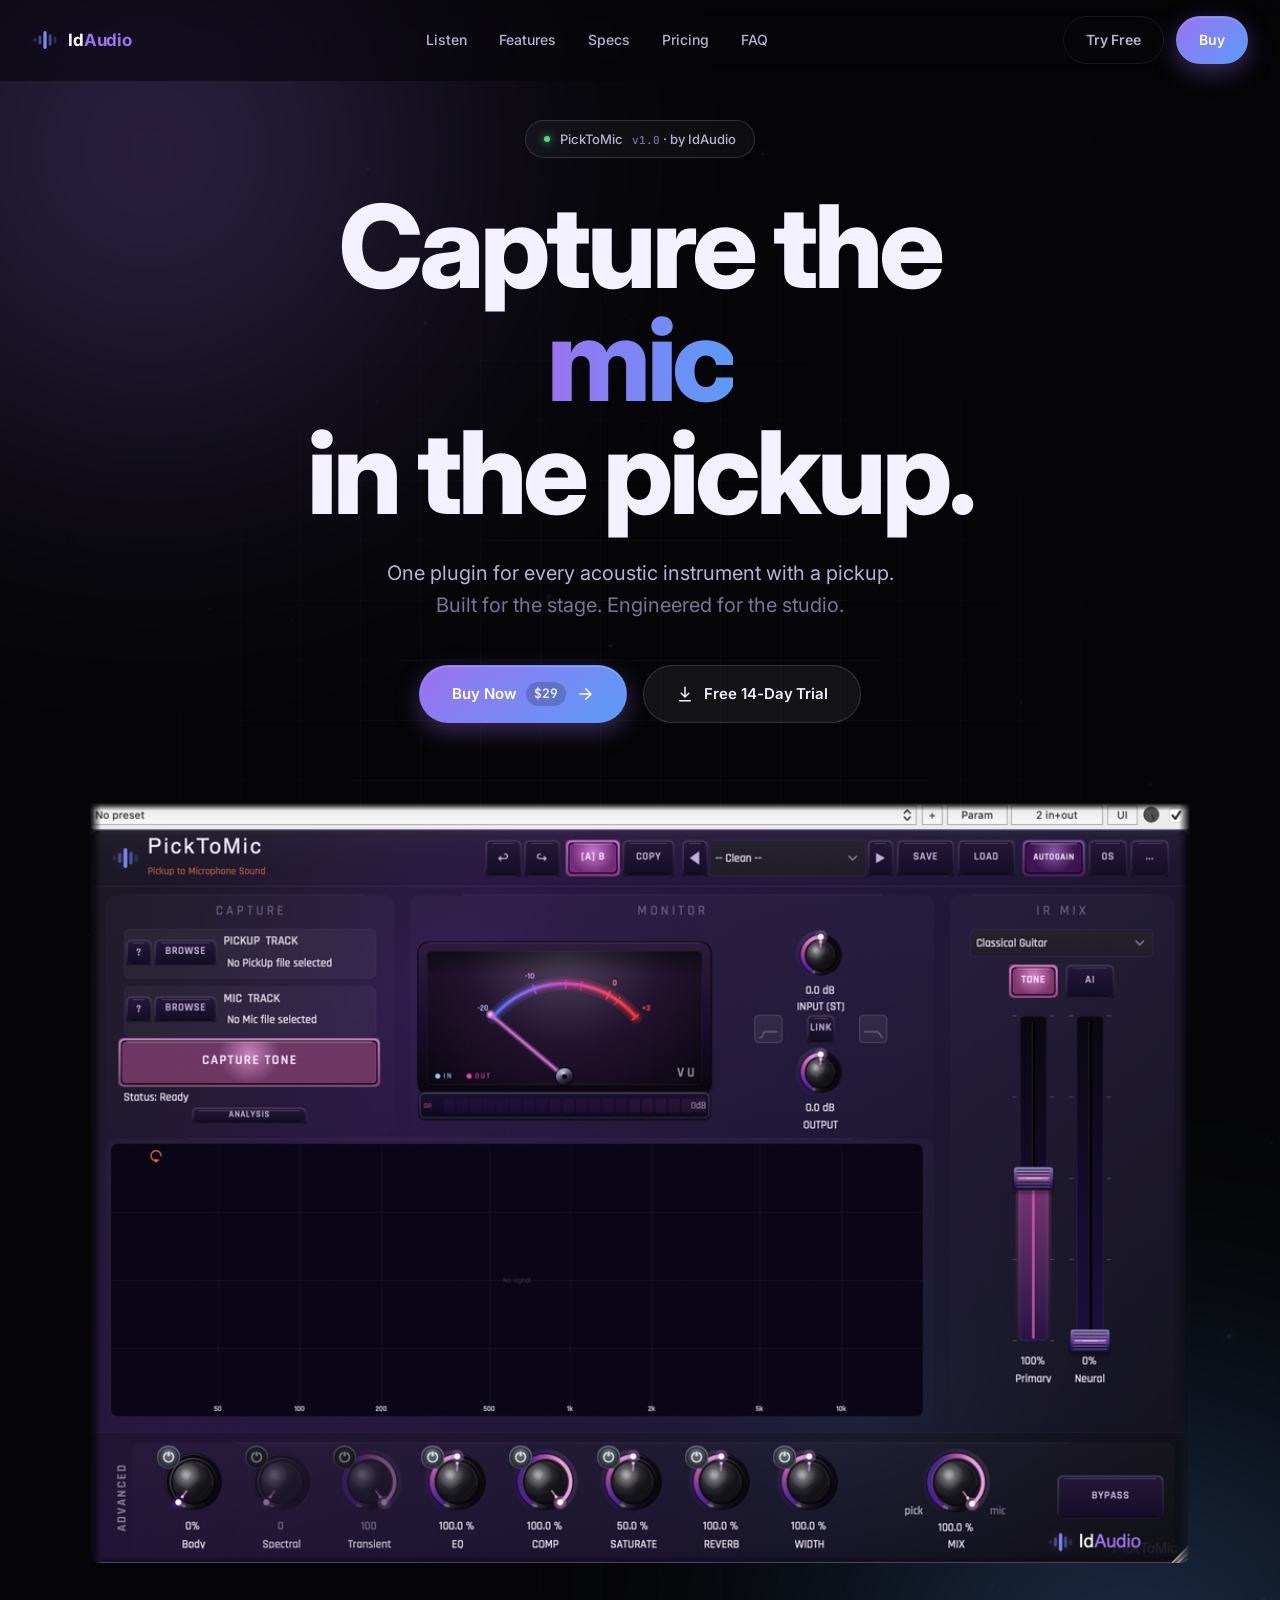
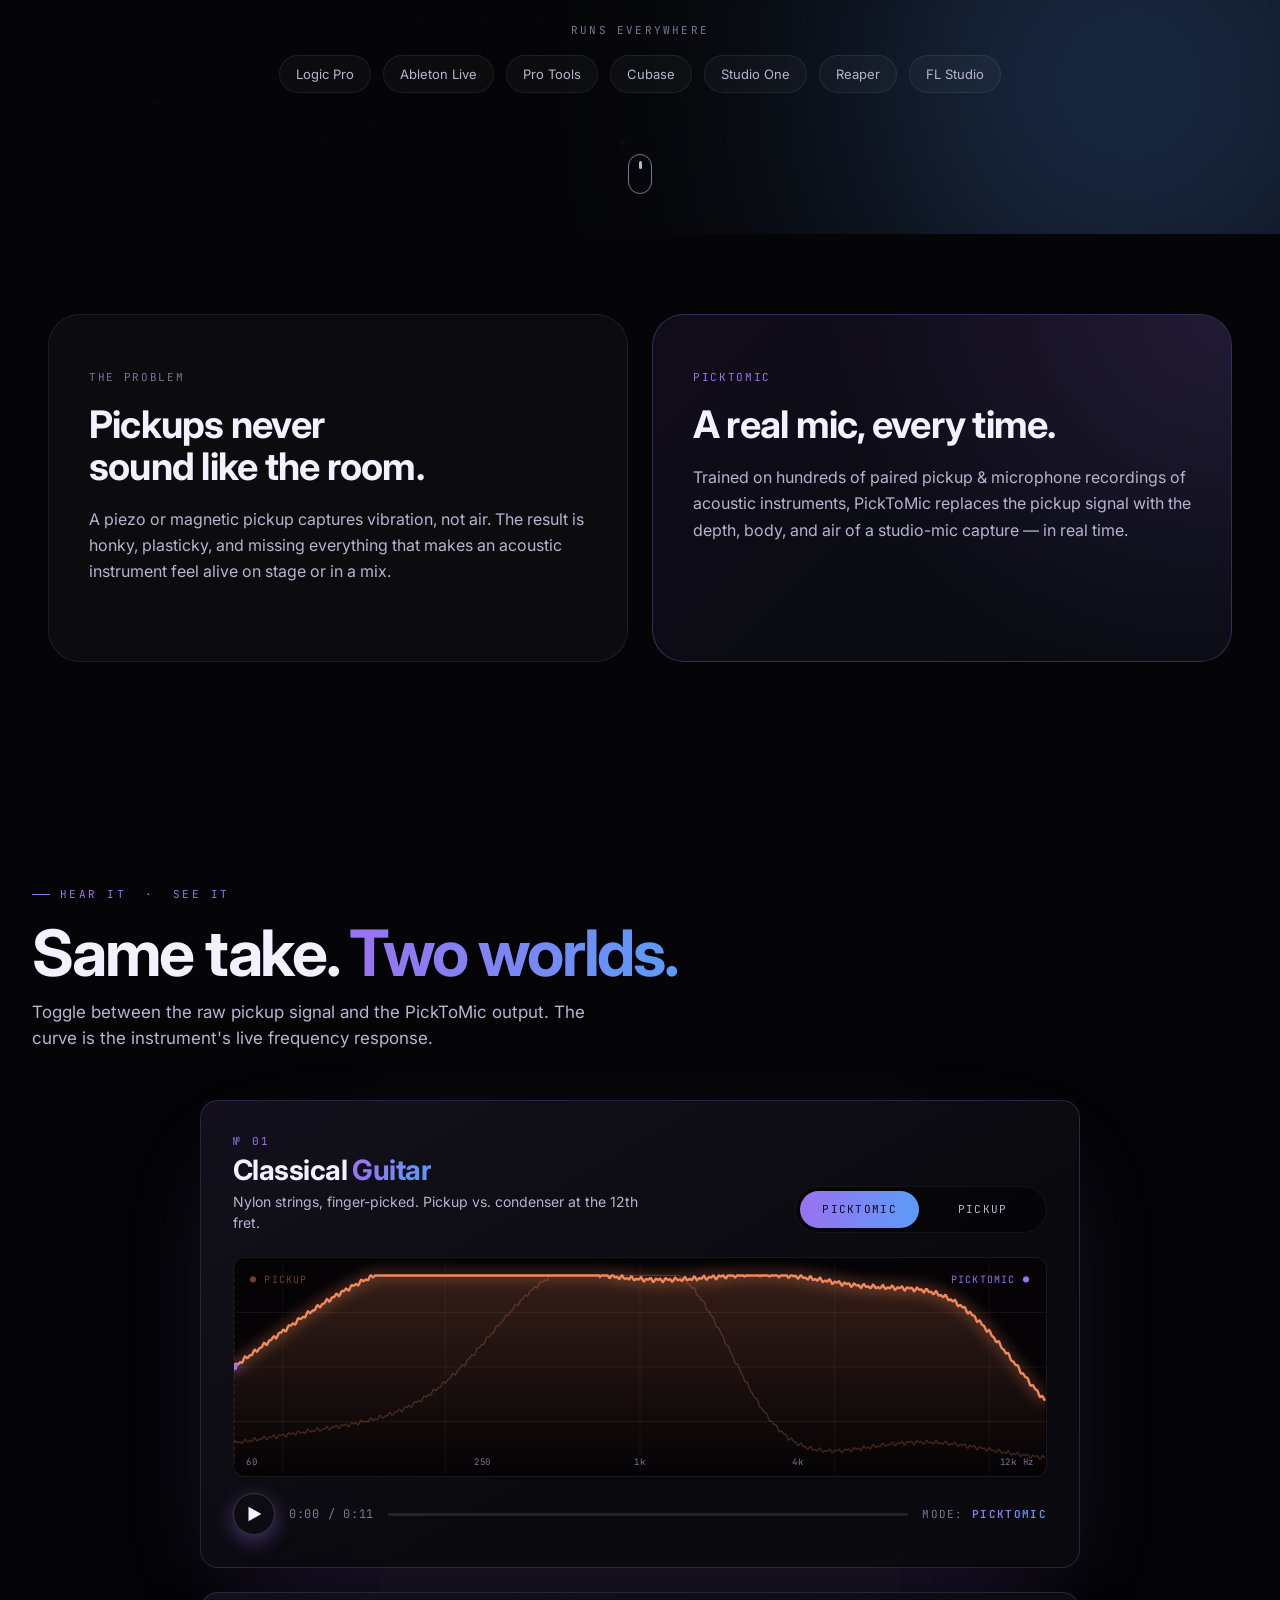
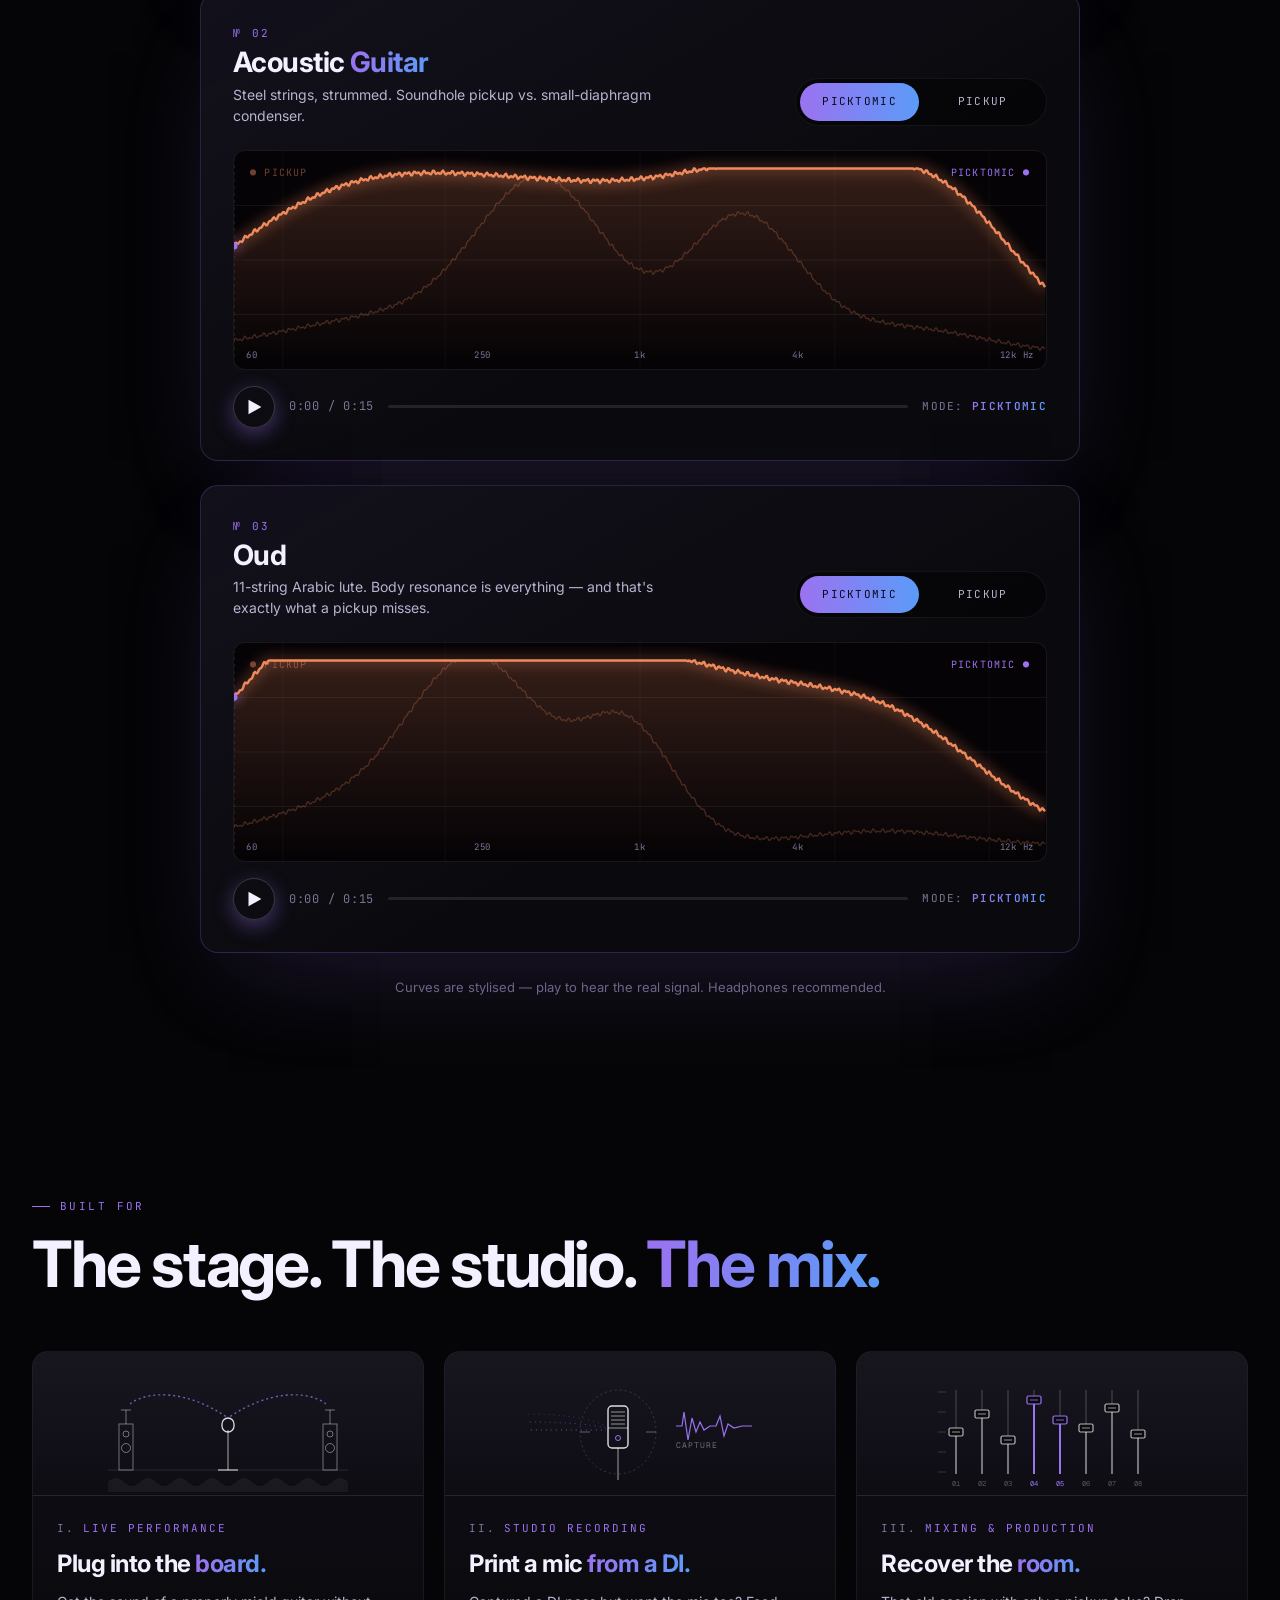
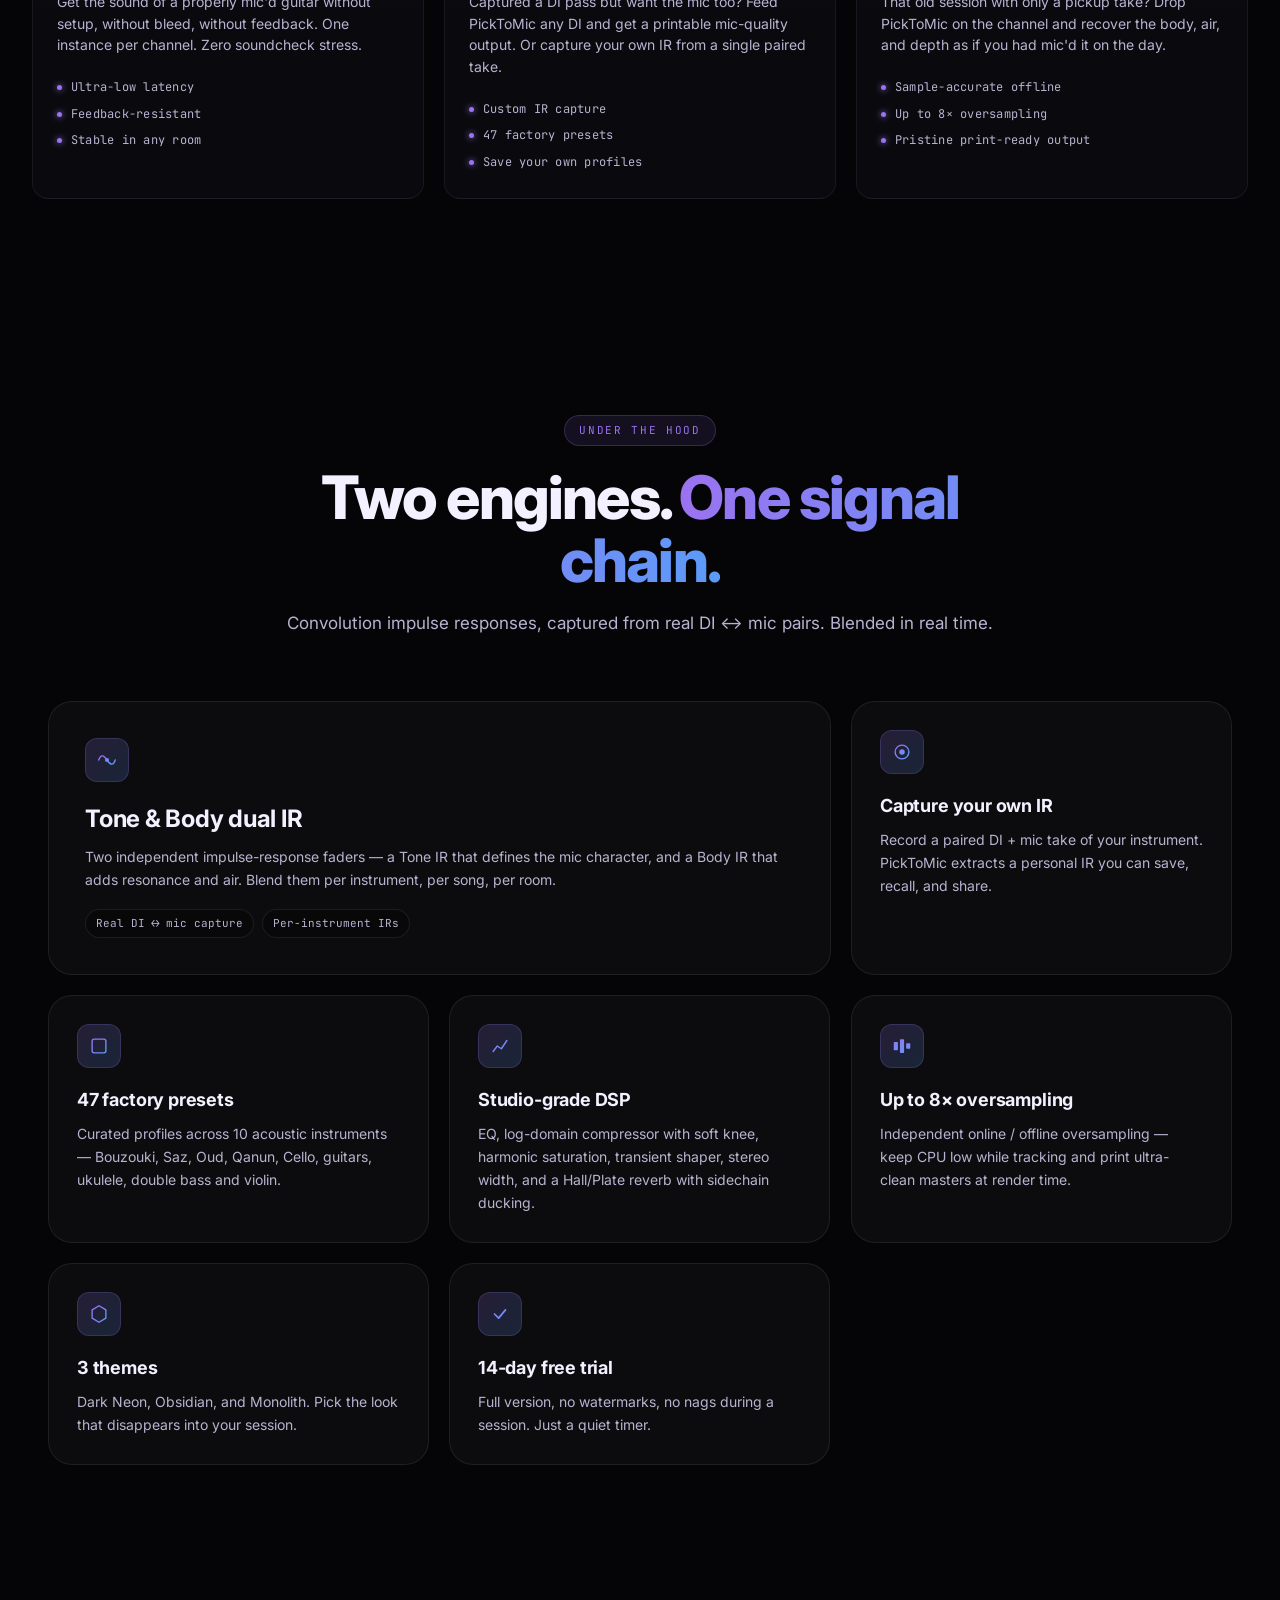
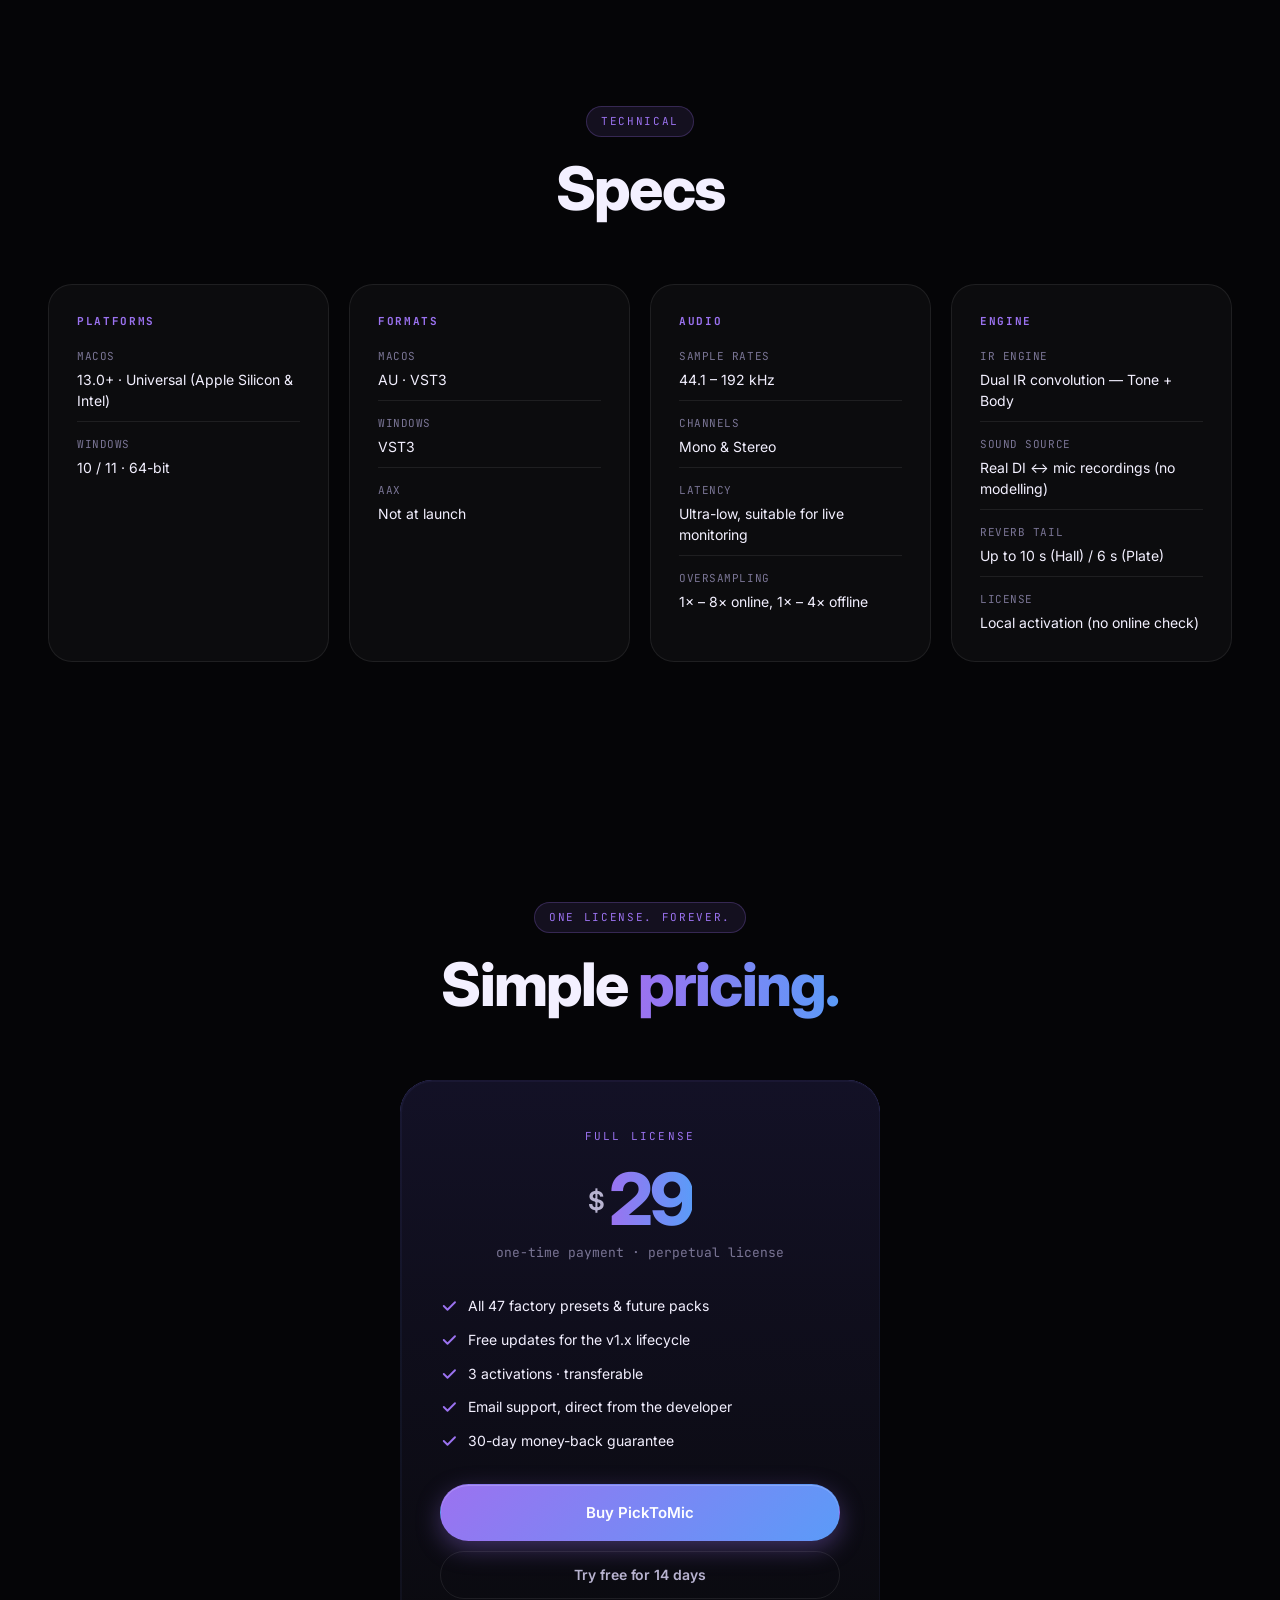
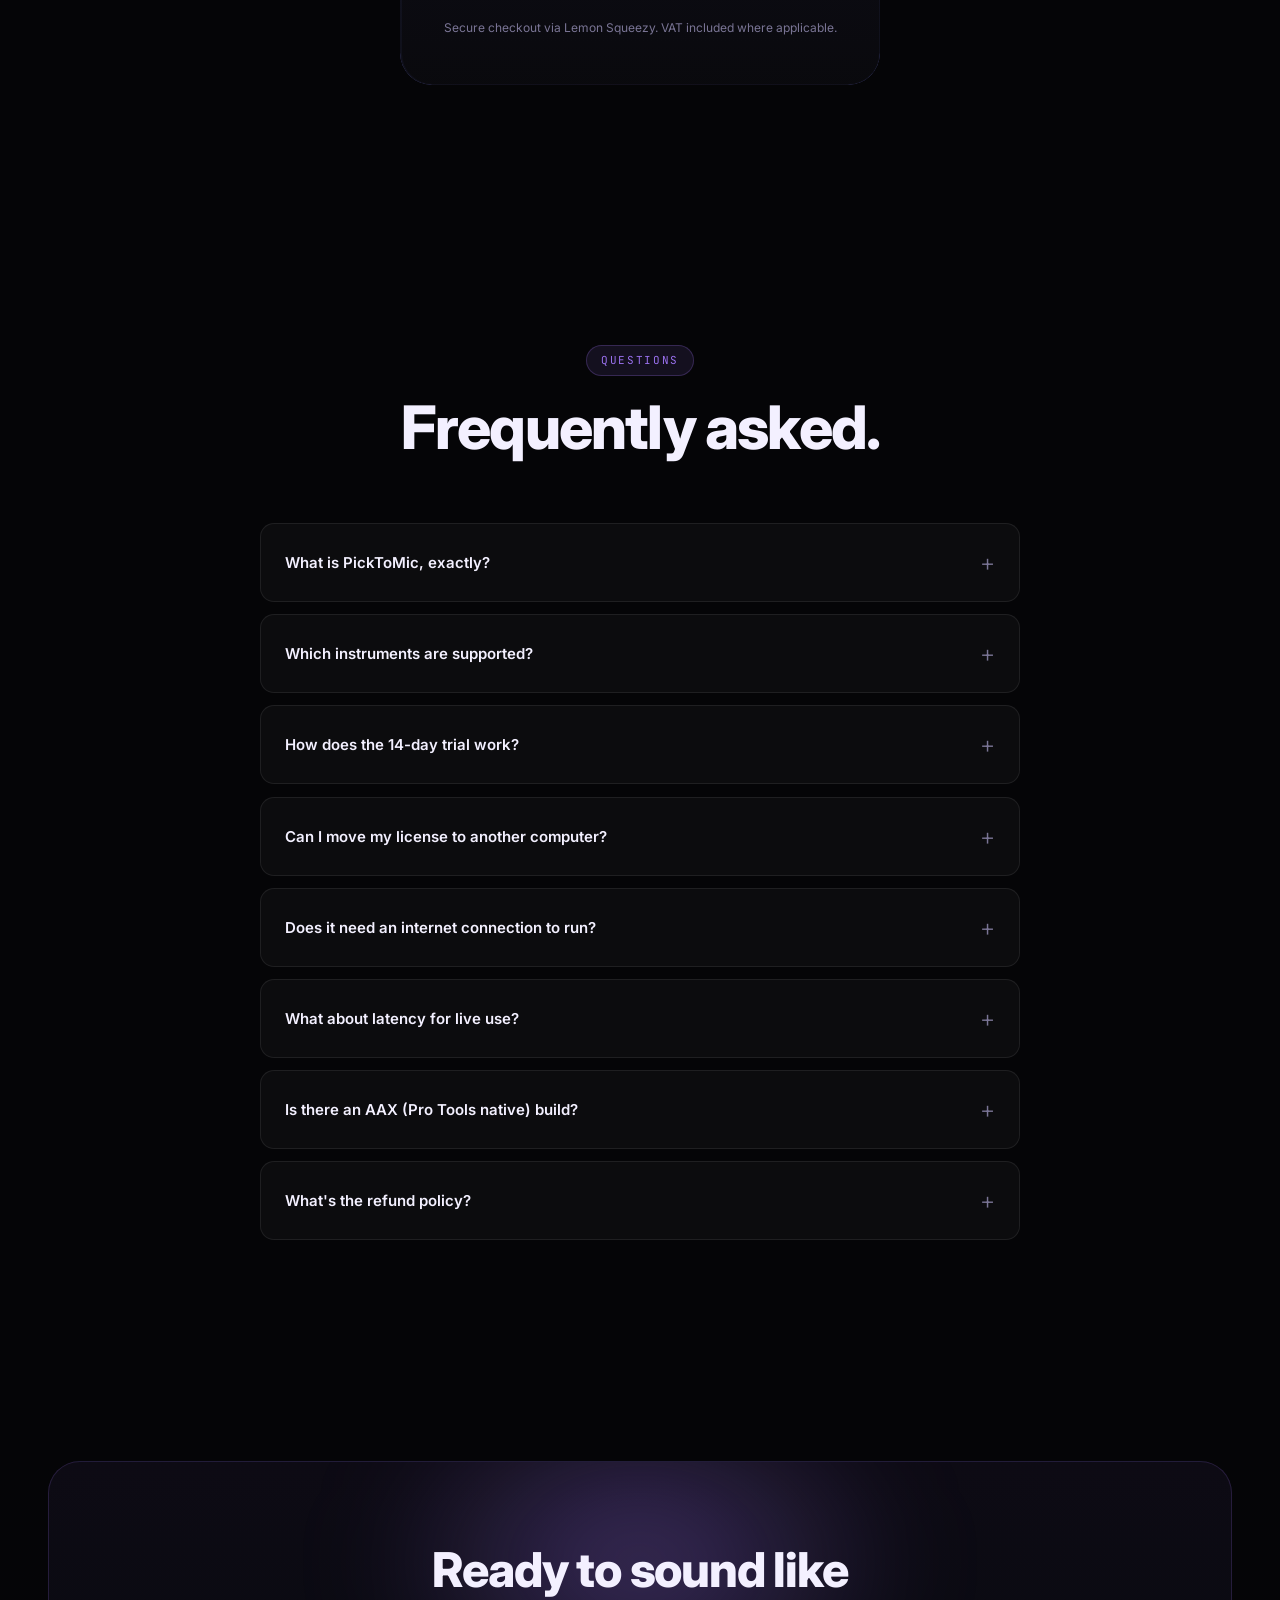
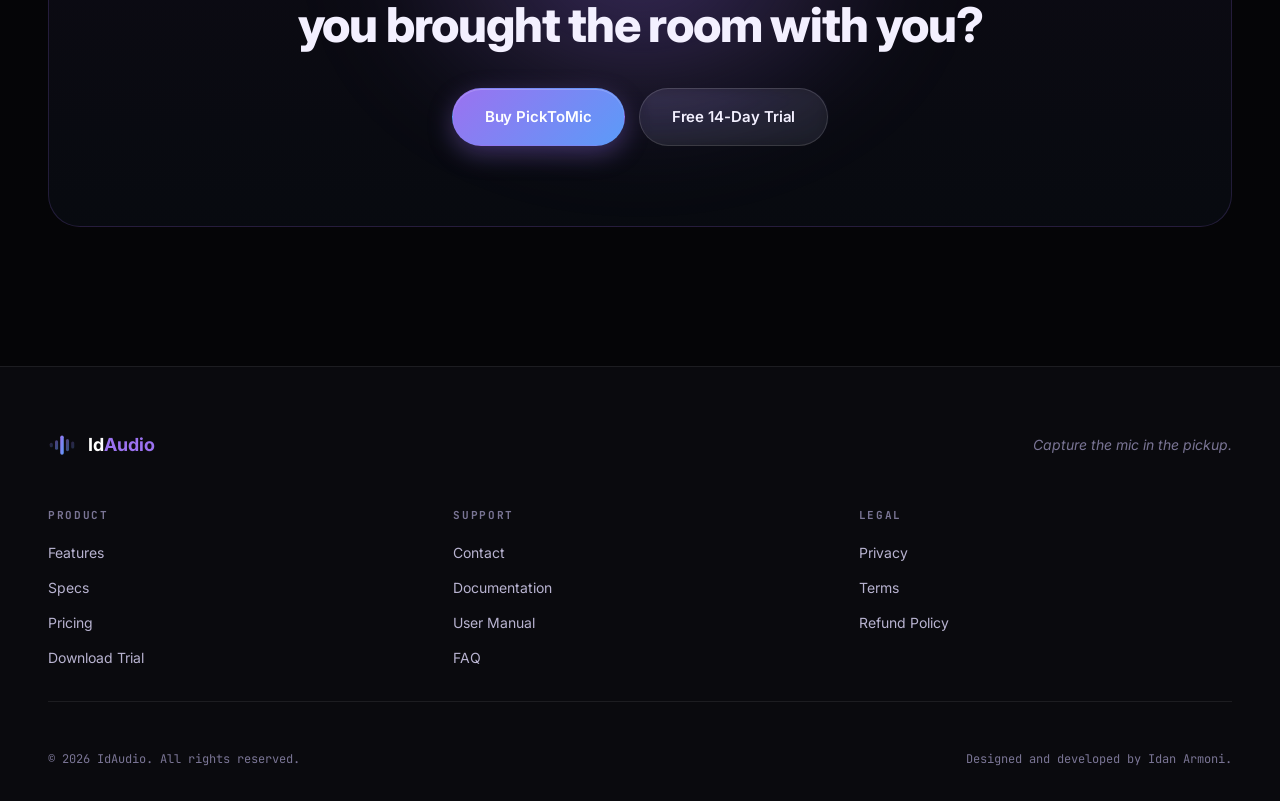
==== commit 1b7c0de2: "feat: auto-detect platform — Windows visitors get .exe, Mac visitors get .pkg" ====
--- a/index.html
+++ b/index.html
@@ -774,6 +774,7 @@
 <script src="js/main.js"></script>
 <script src="js/animations.js"></script>
 <script src="js/ptm-handoff.js"></script>
+<script src="js/platform-download.js"></script>
 
 </body>
 </html>
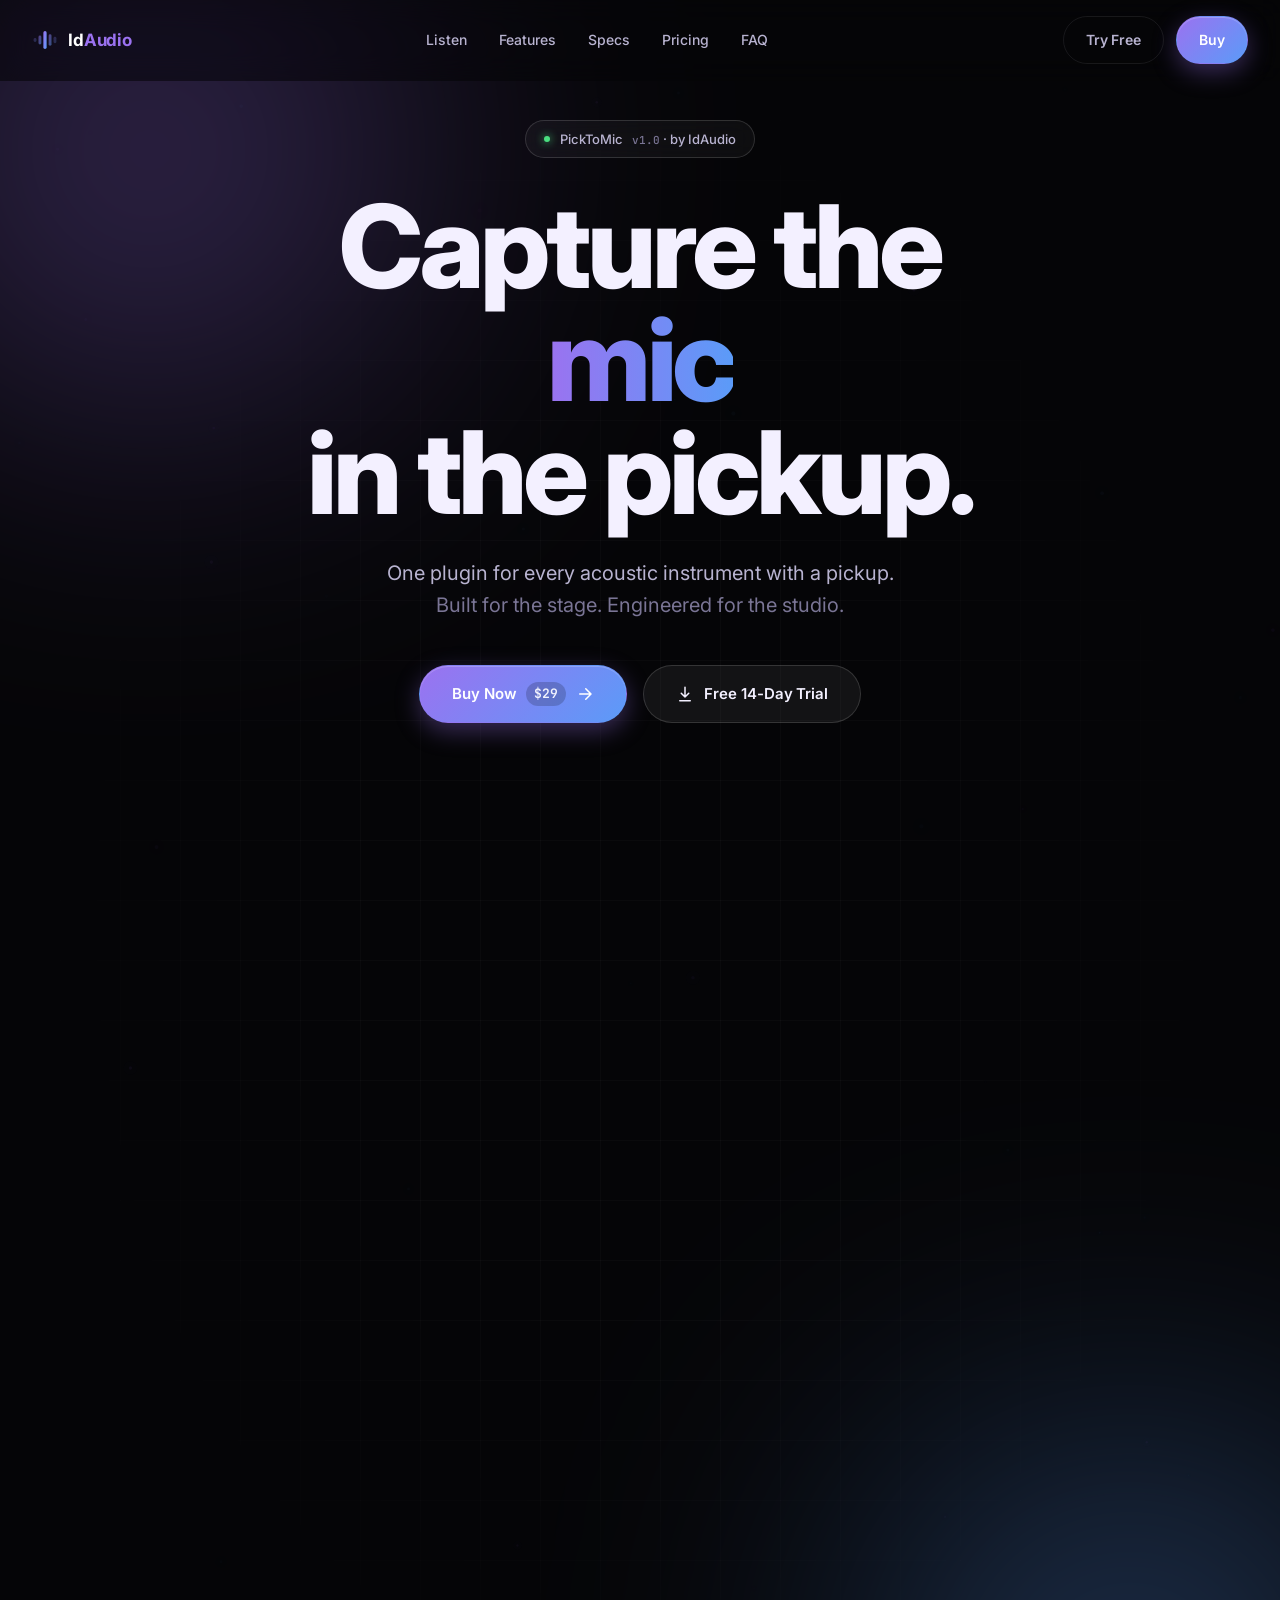
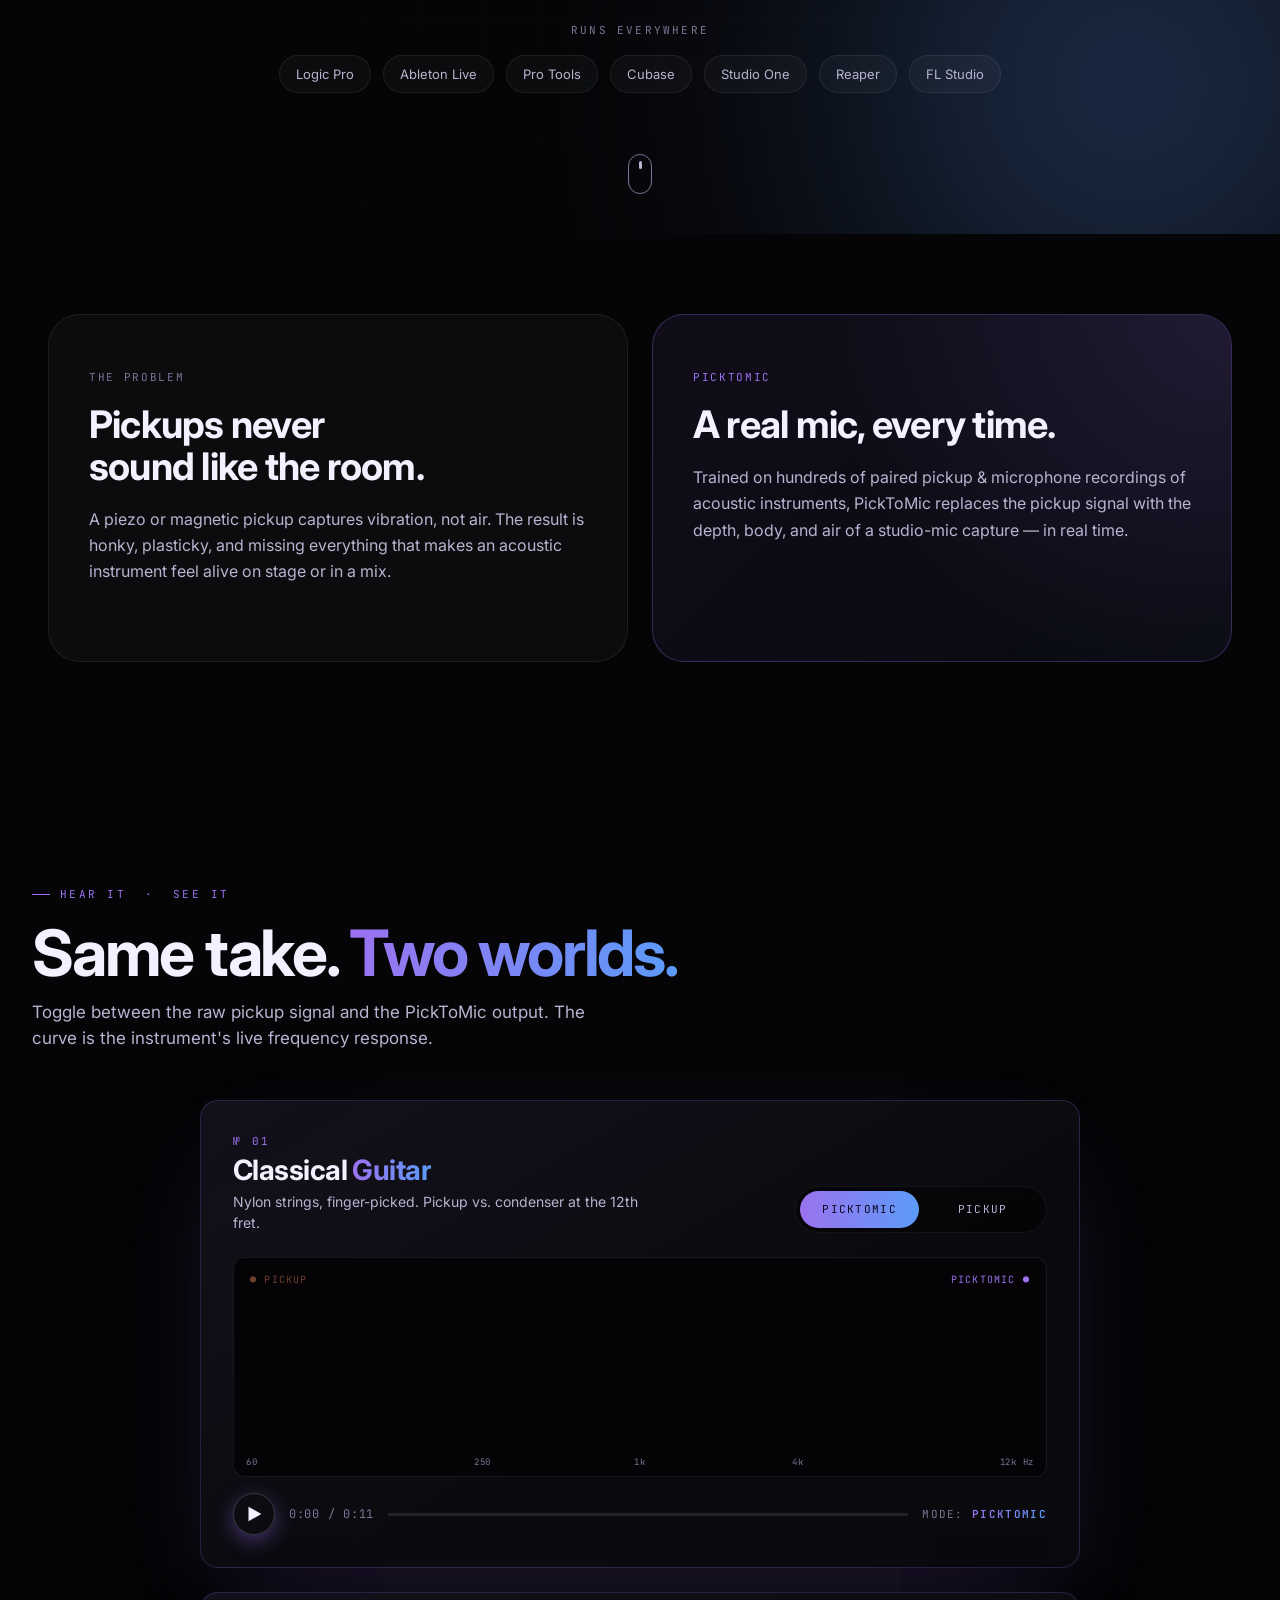
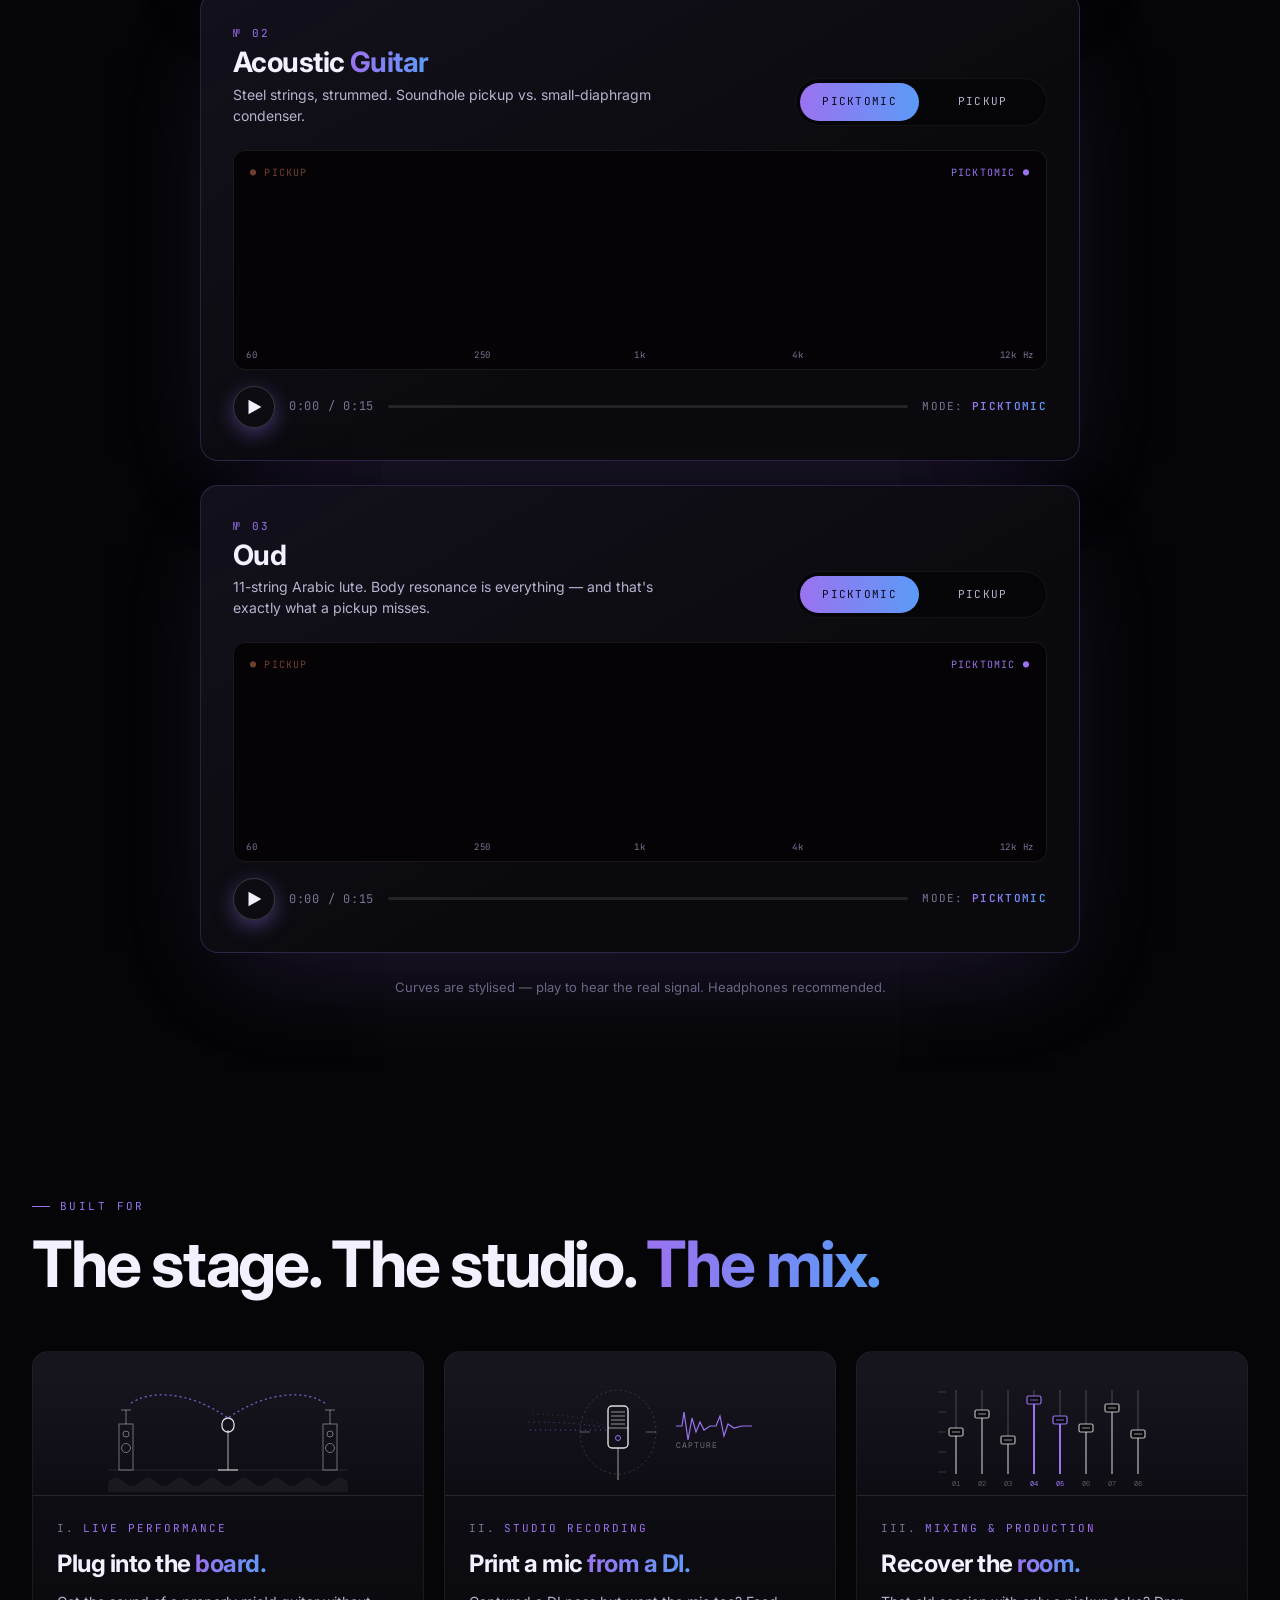
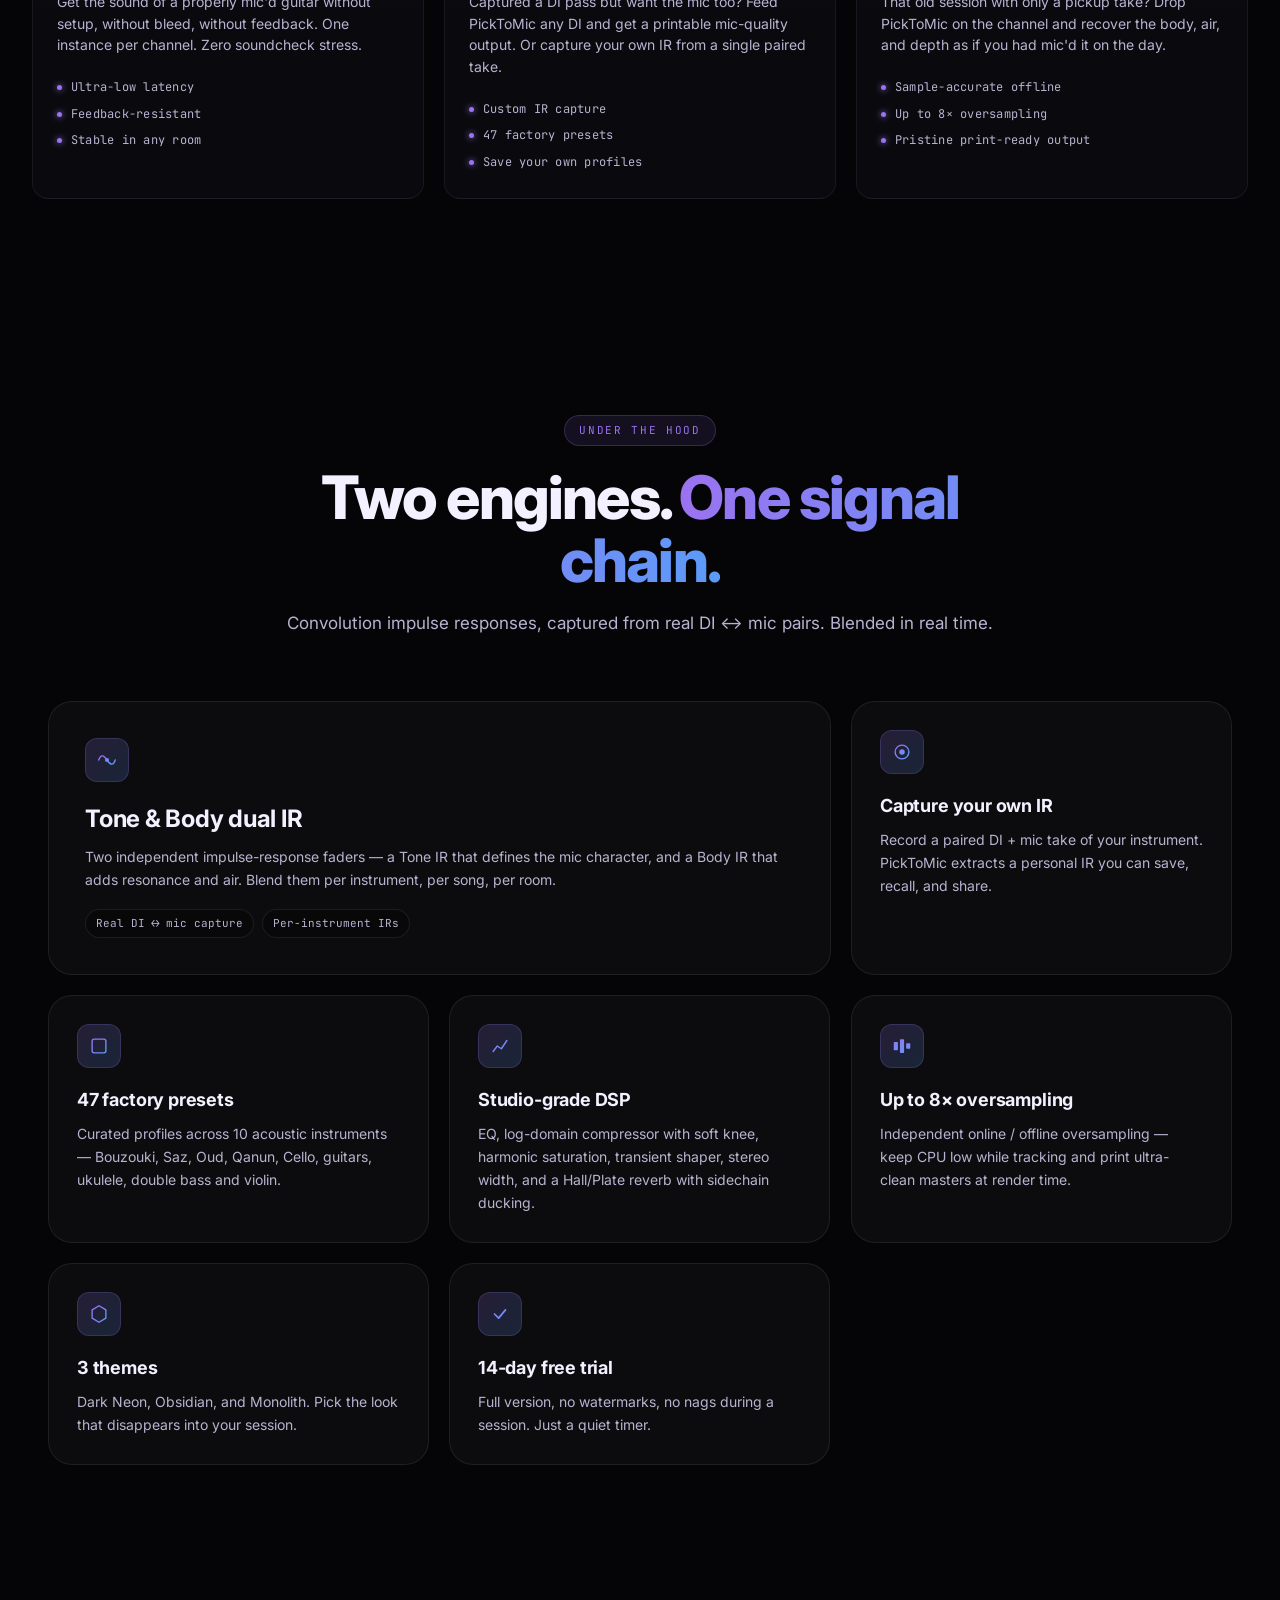
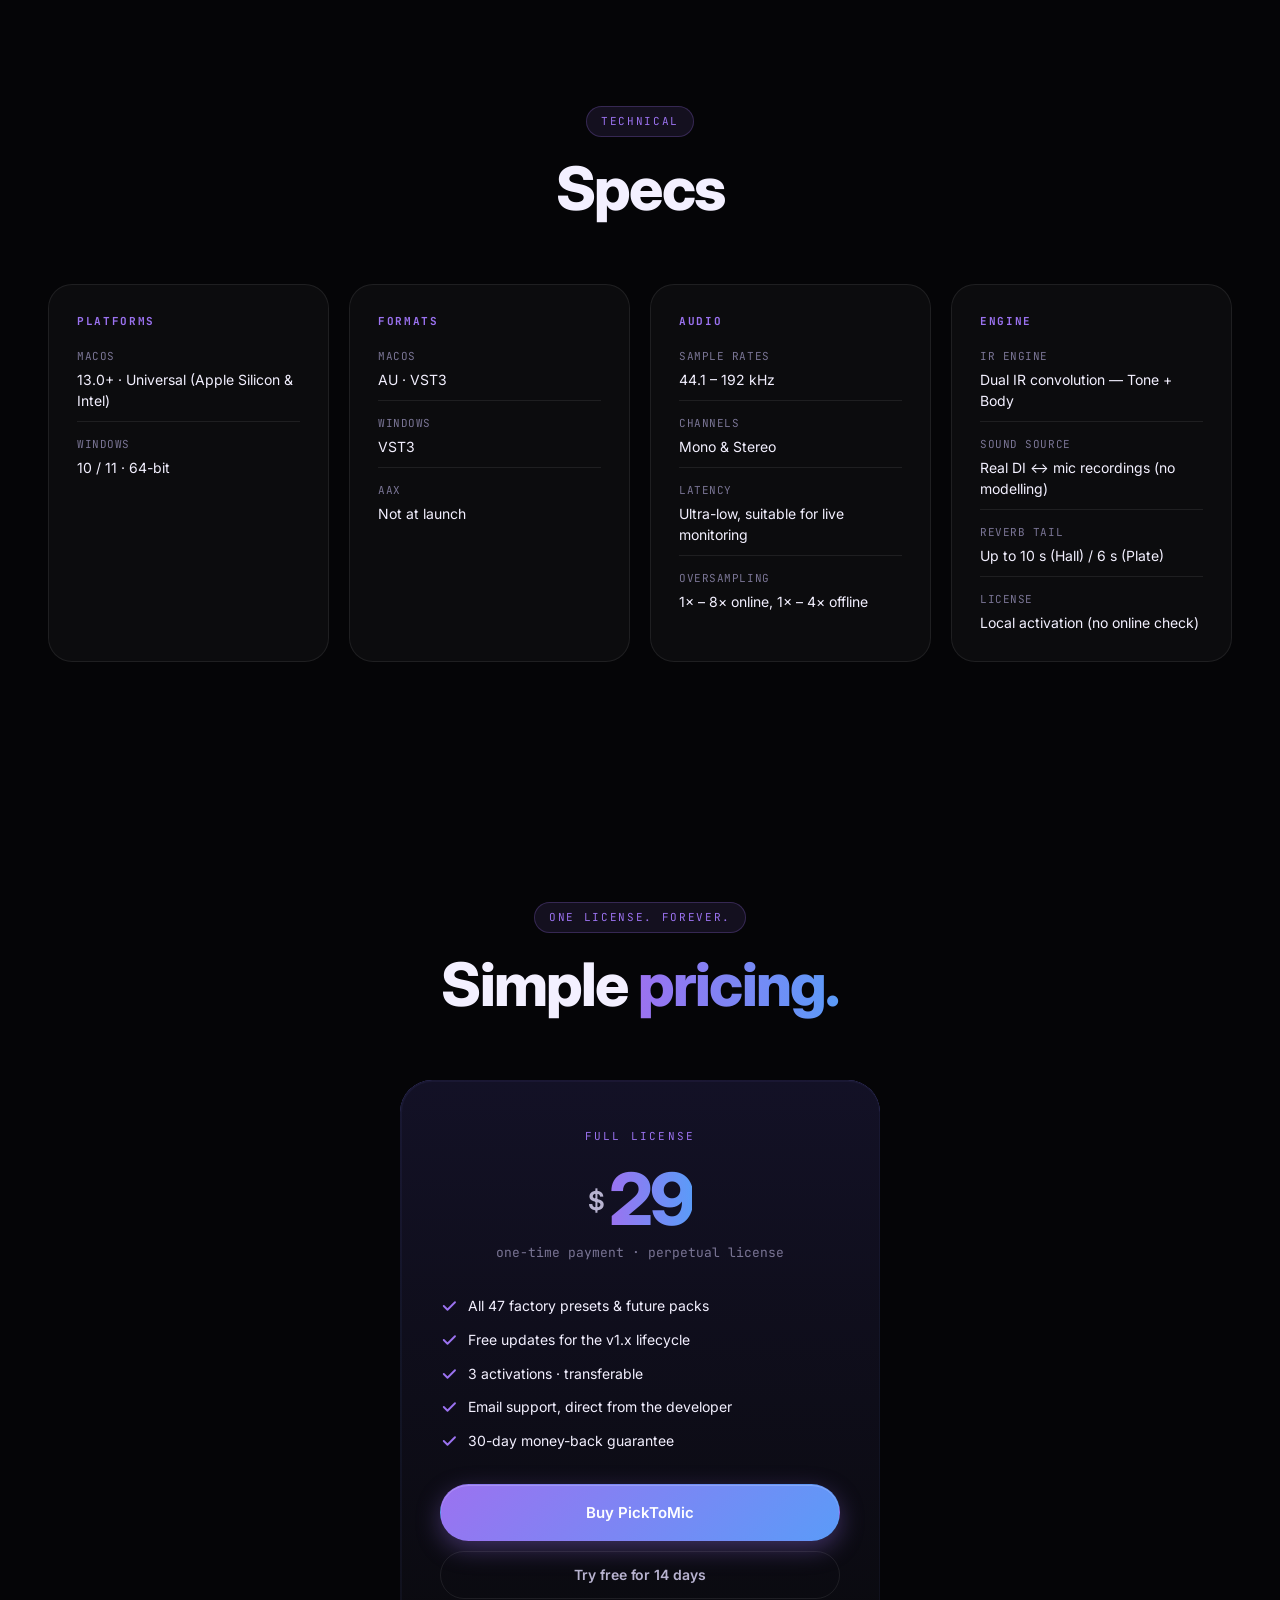
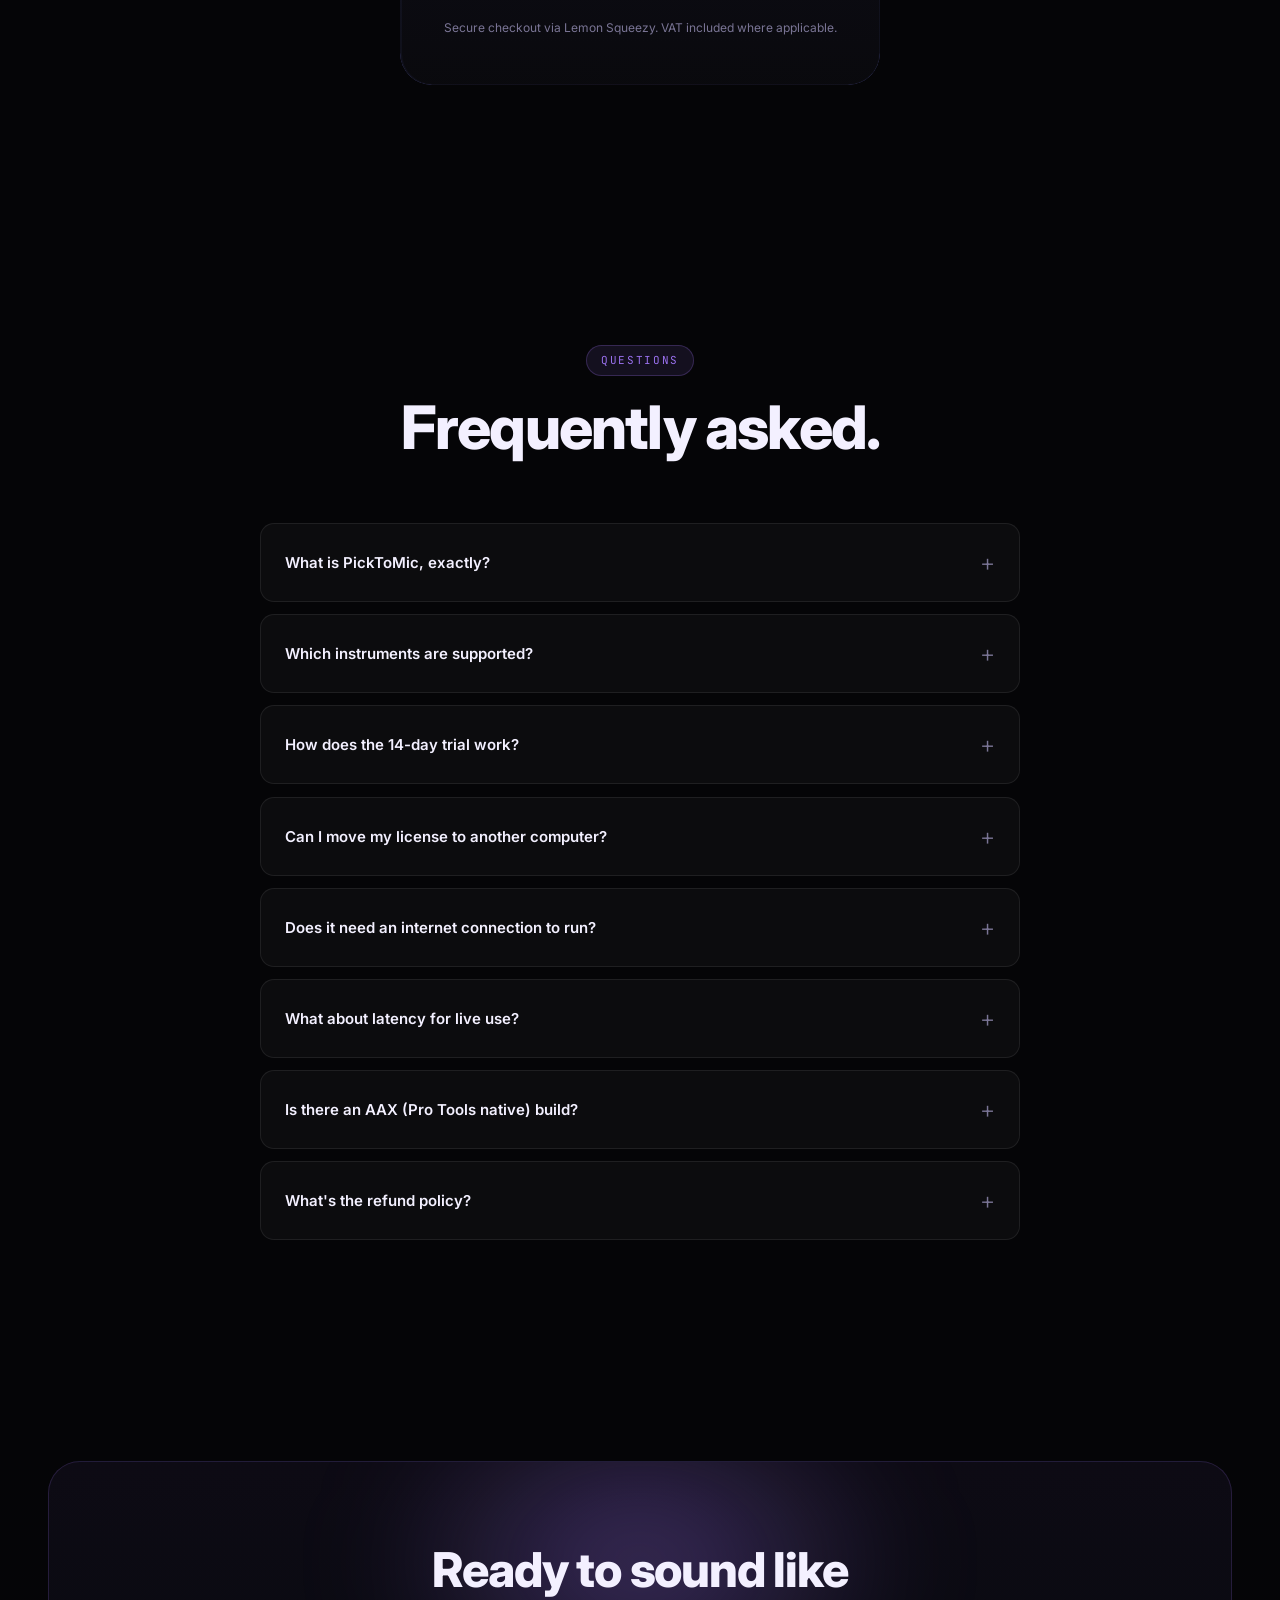
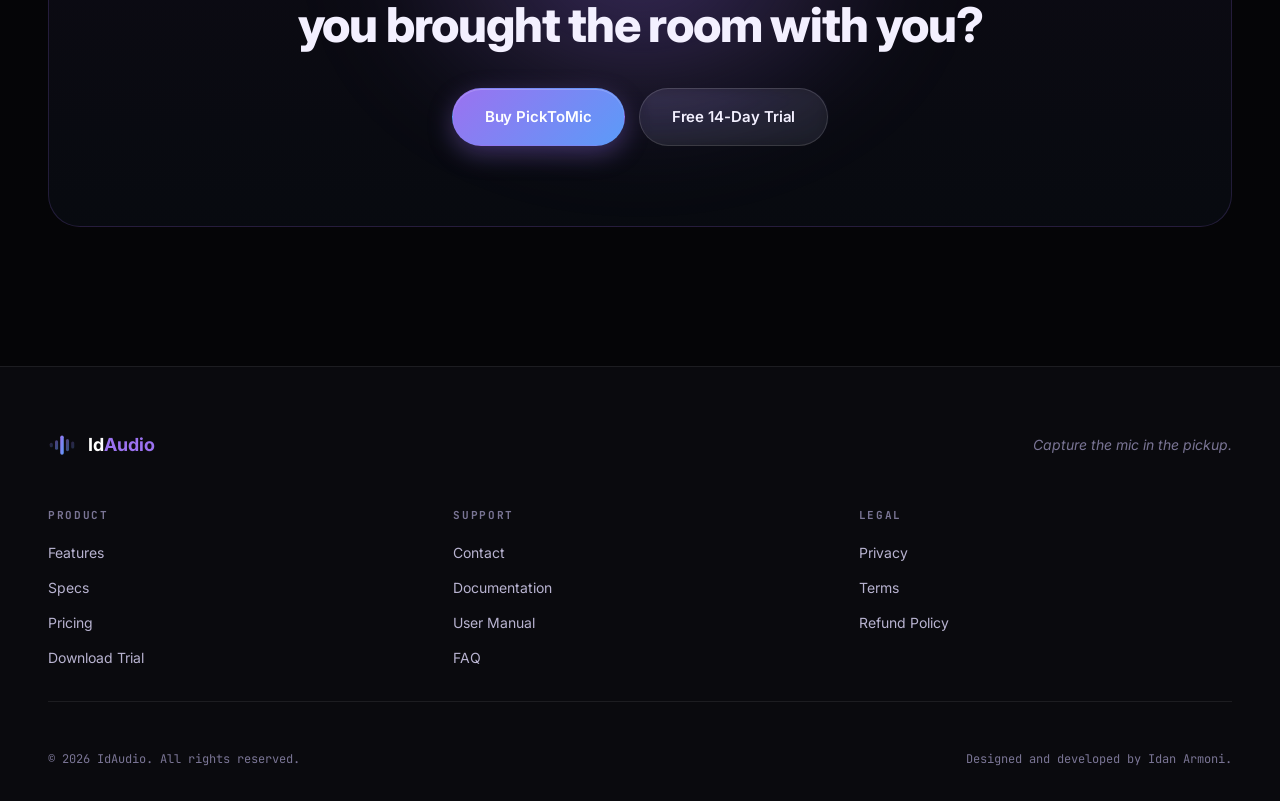
==== commit b49d335c: "fix: FAQ says 'works on every computer you own' instead of 3-machine slots (matches actual Trust lic" ====
--- a/index.html
+++ b/index.html
@@ -667,7 +667,7 @@
       <details class="faq-item reveal">
         <summary>Can I move my license to another computer?</summary>
         <div class="faq-body">
-          <p>Yes. A single license activates on up to 3 machines, and you can deactivate from any machine at any time. If a computer dies or is lost, just email us and we'll reset that slot for you.</p>
+          <p>Yes. Your license key works on every computer you own — Mac, Windows, studio, laptop. No online activation, no machine count, no calling home. Just paste the key wherever you install the plugin.</p>
         </div>
       </details>
 
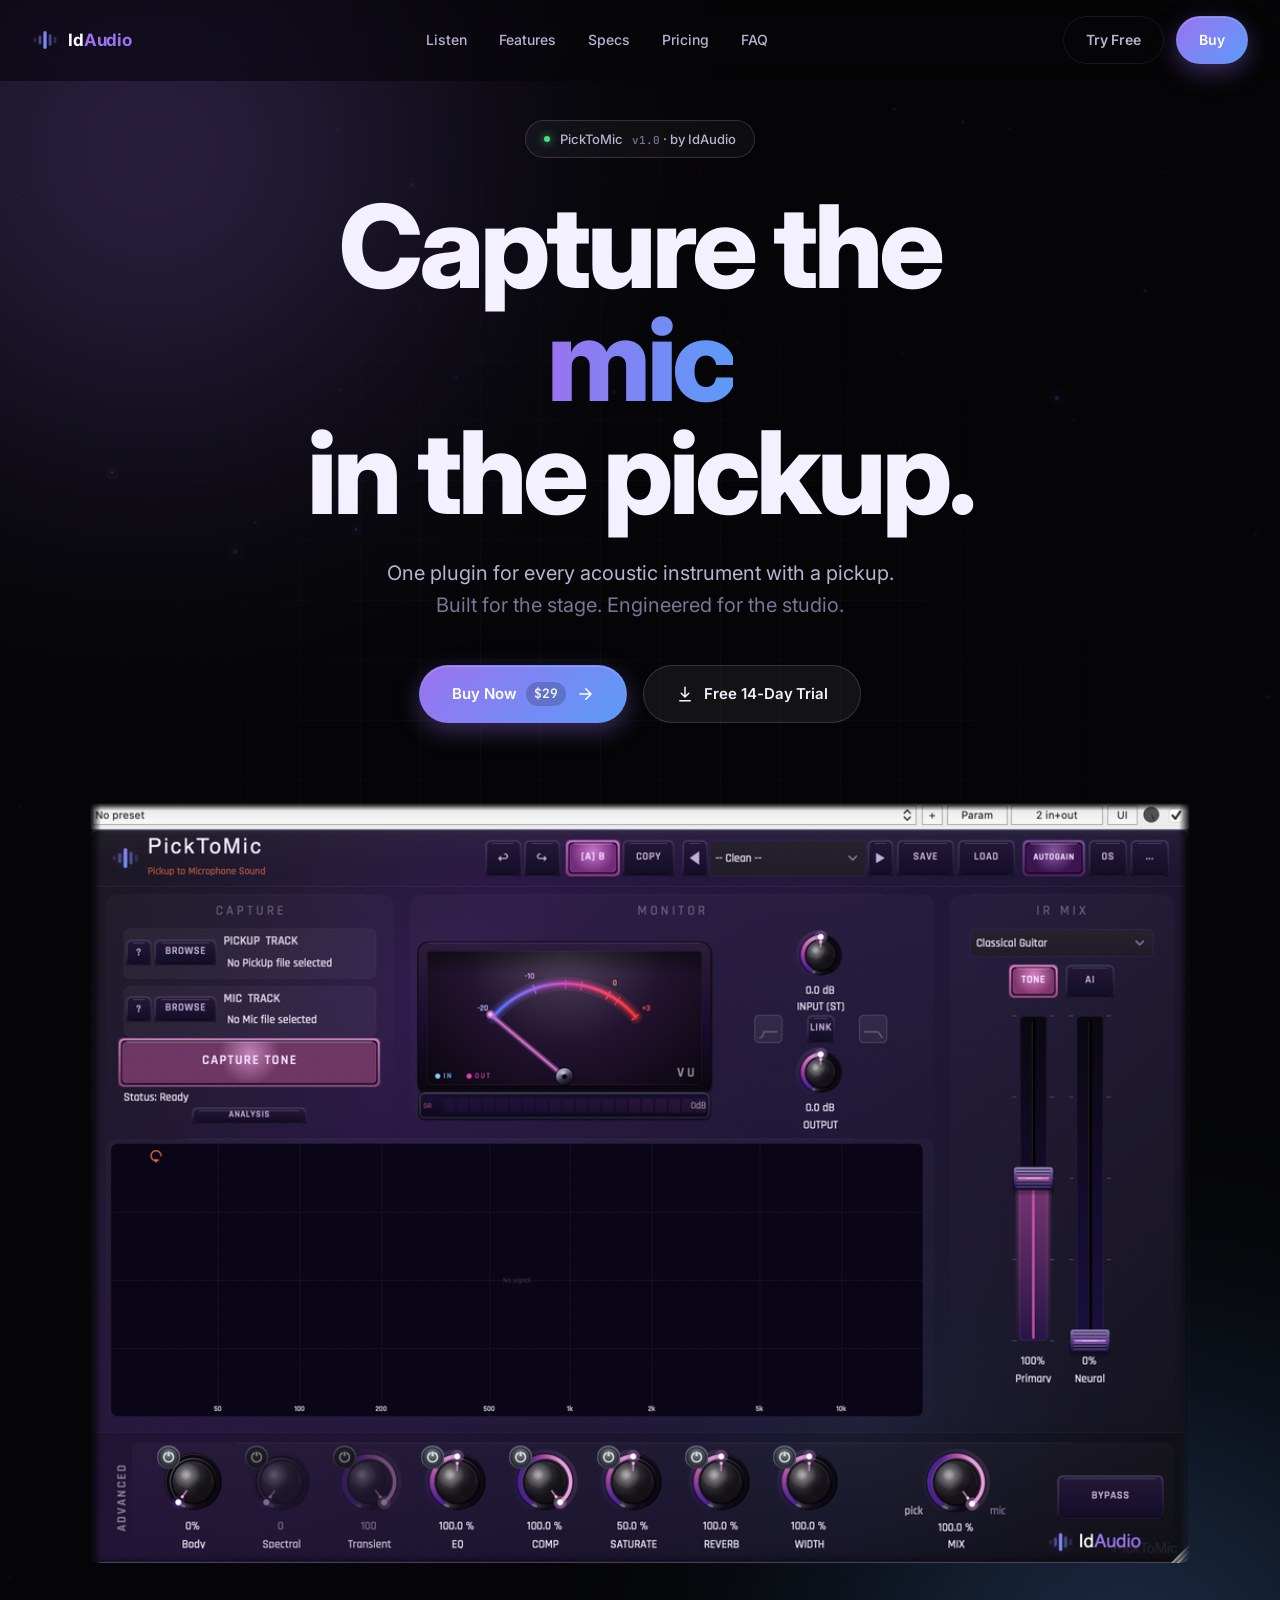
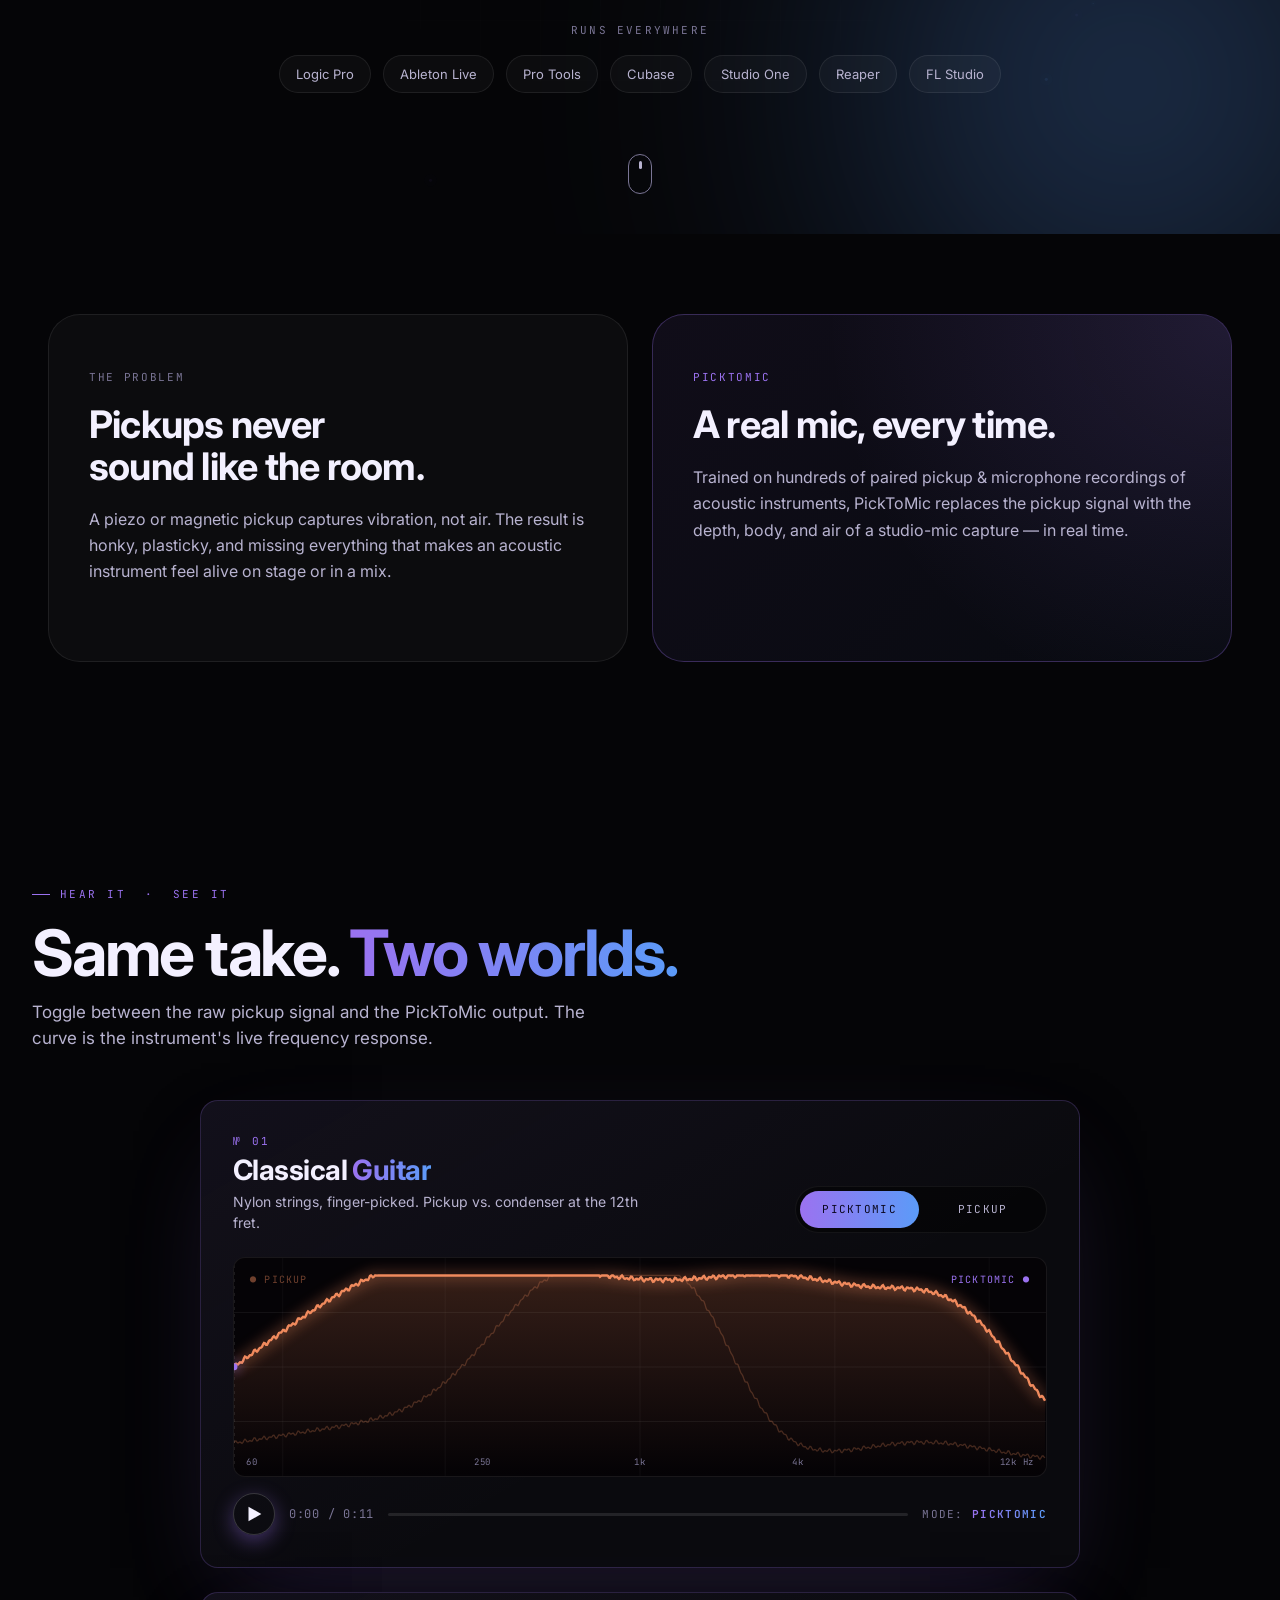
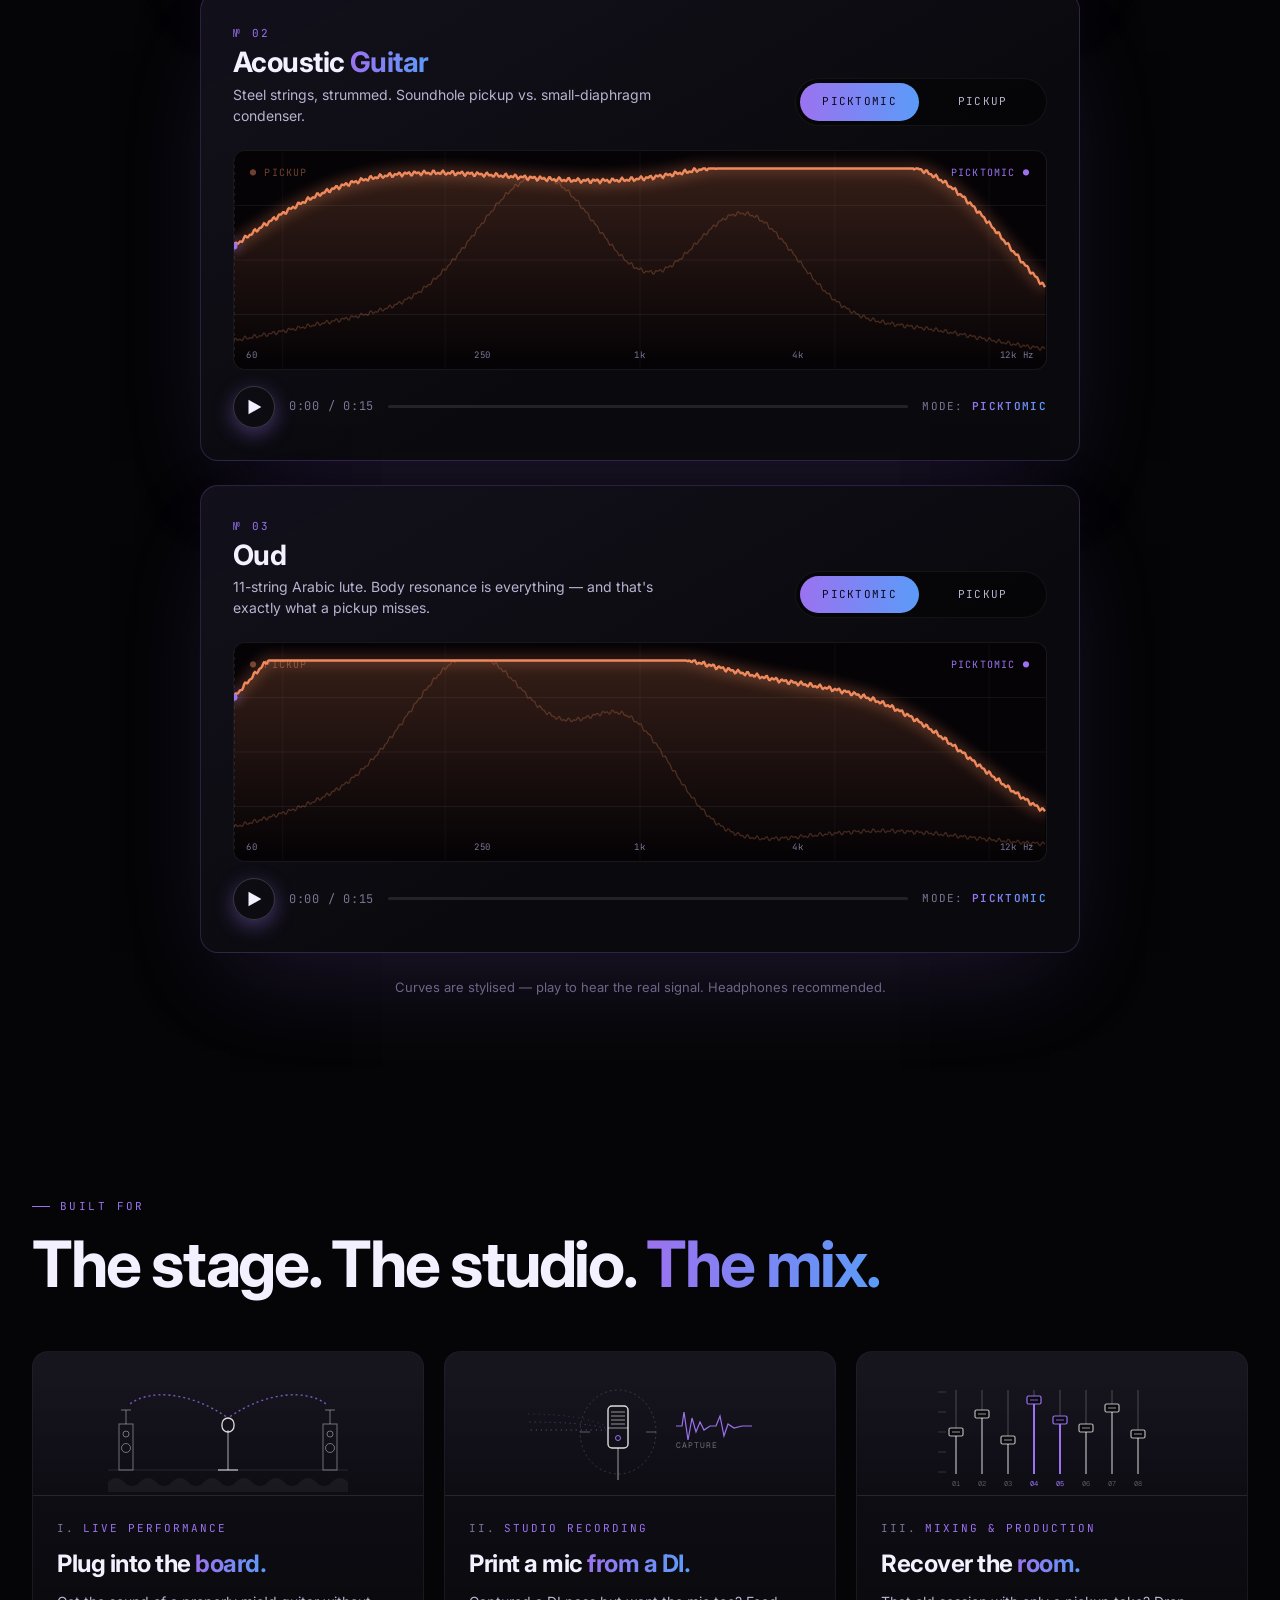
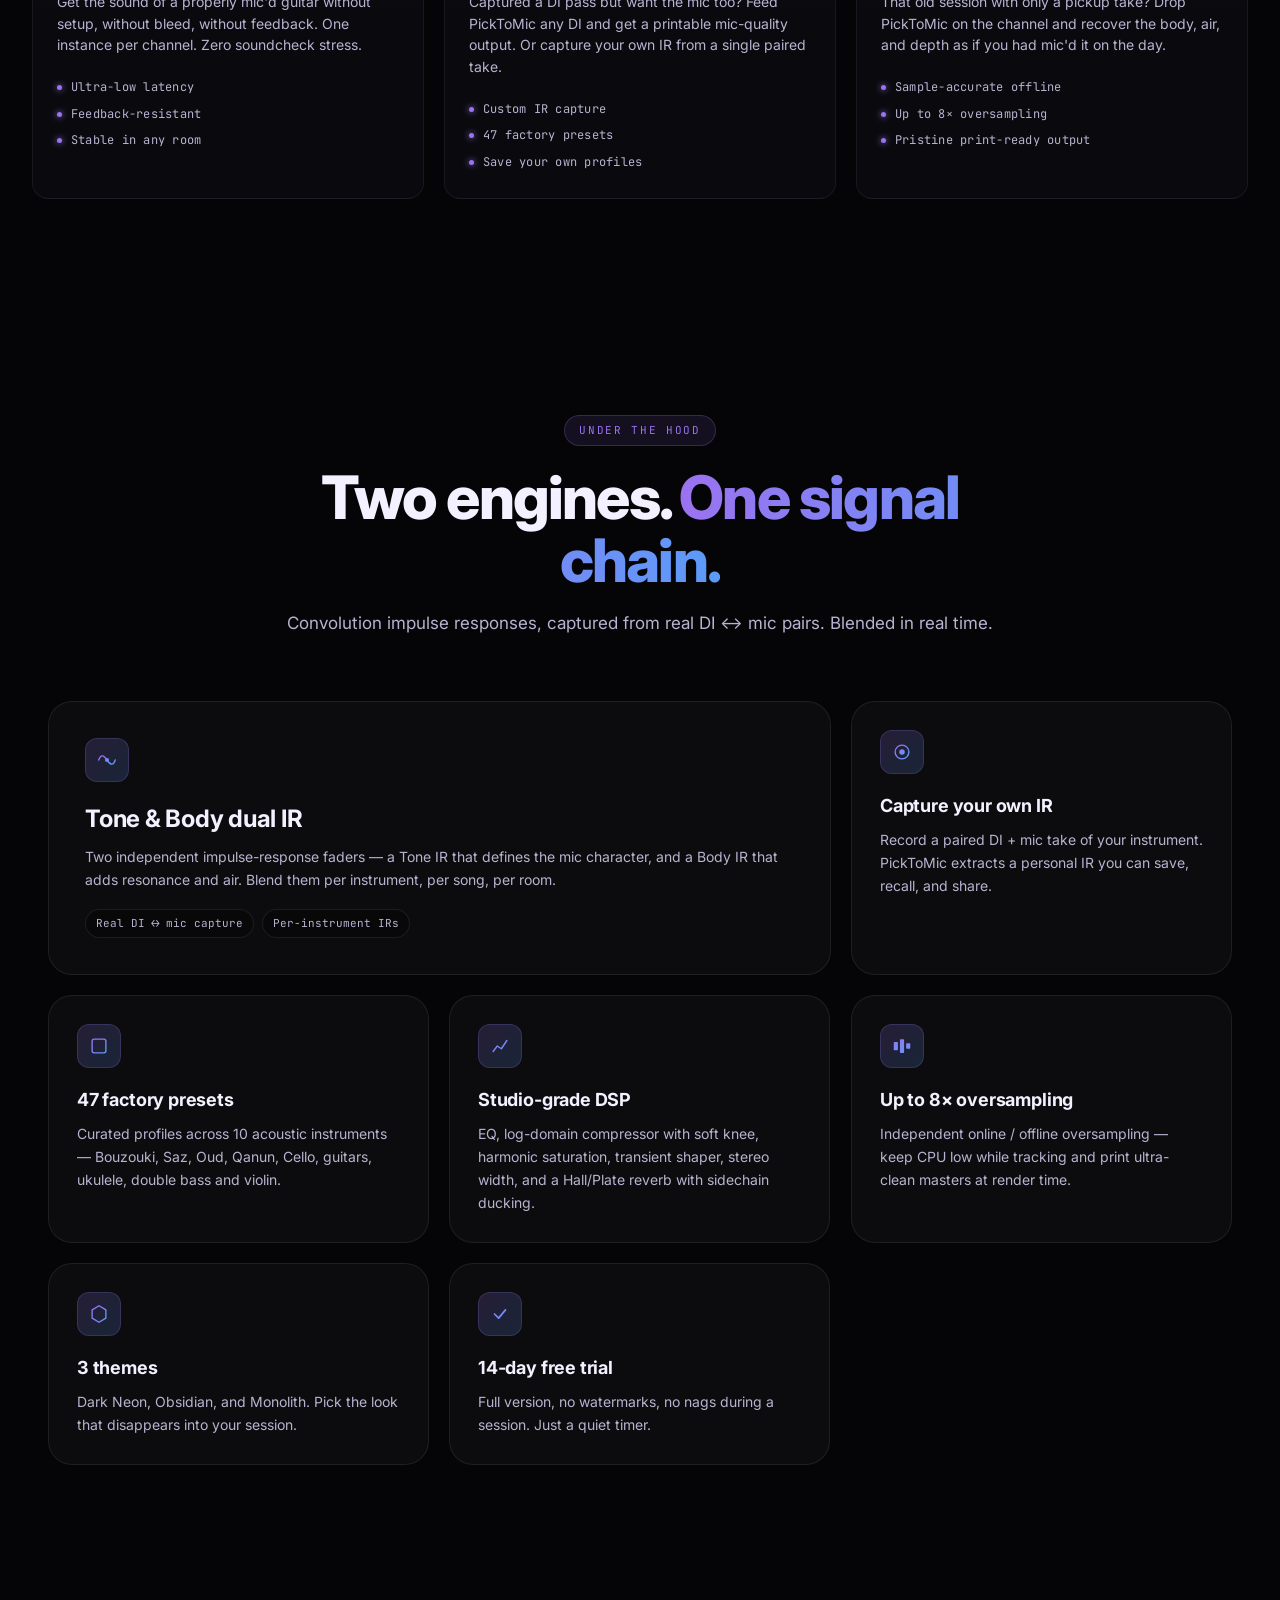
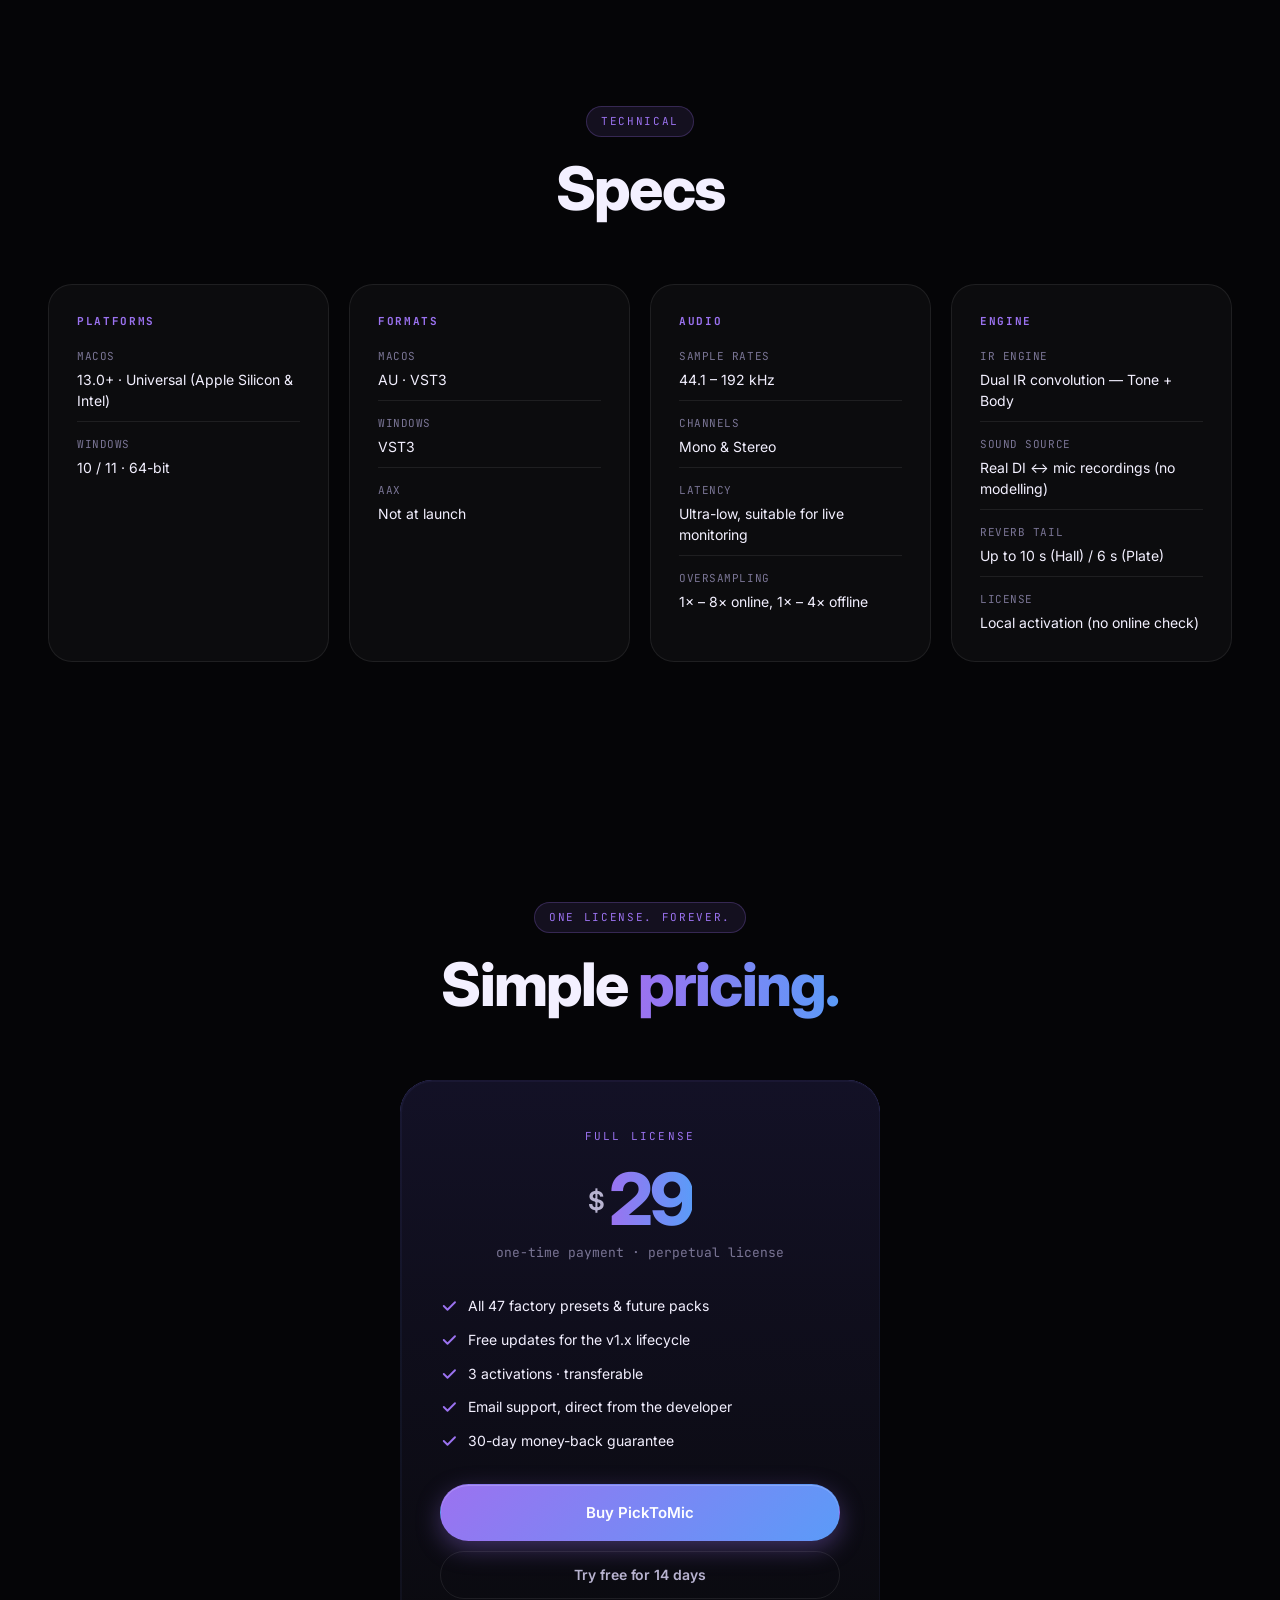
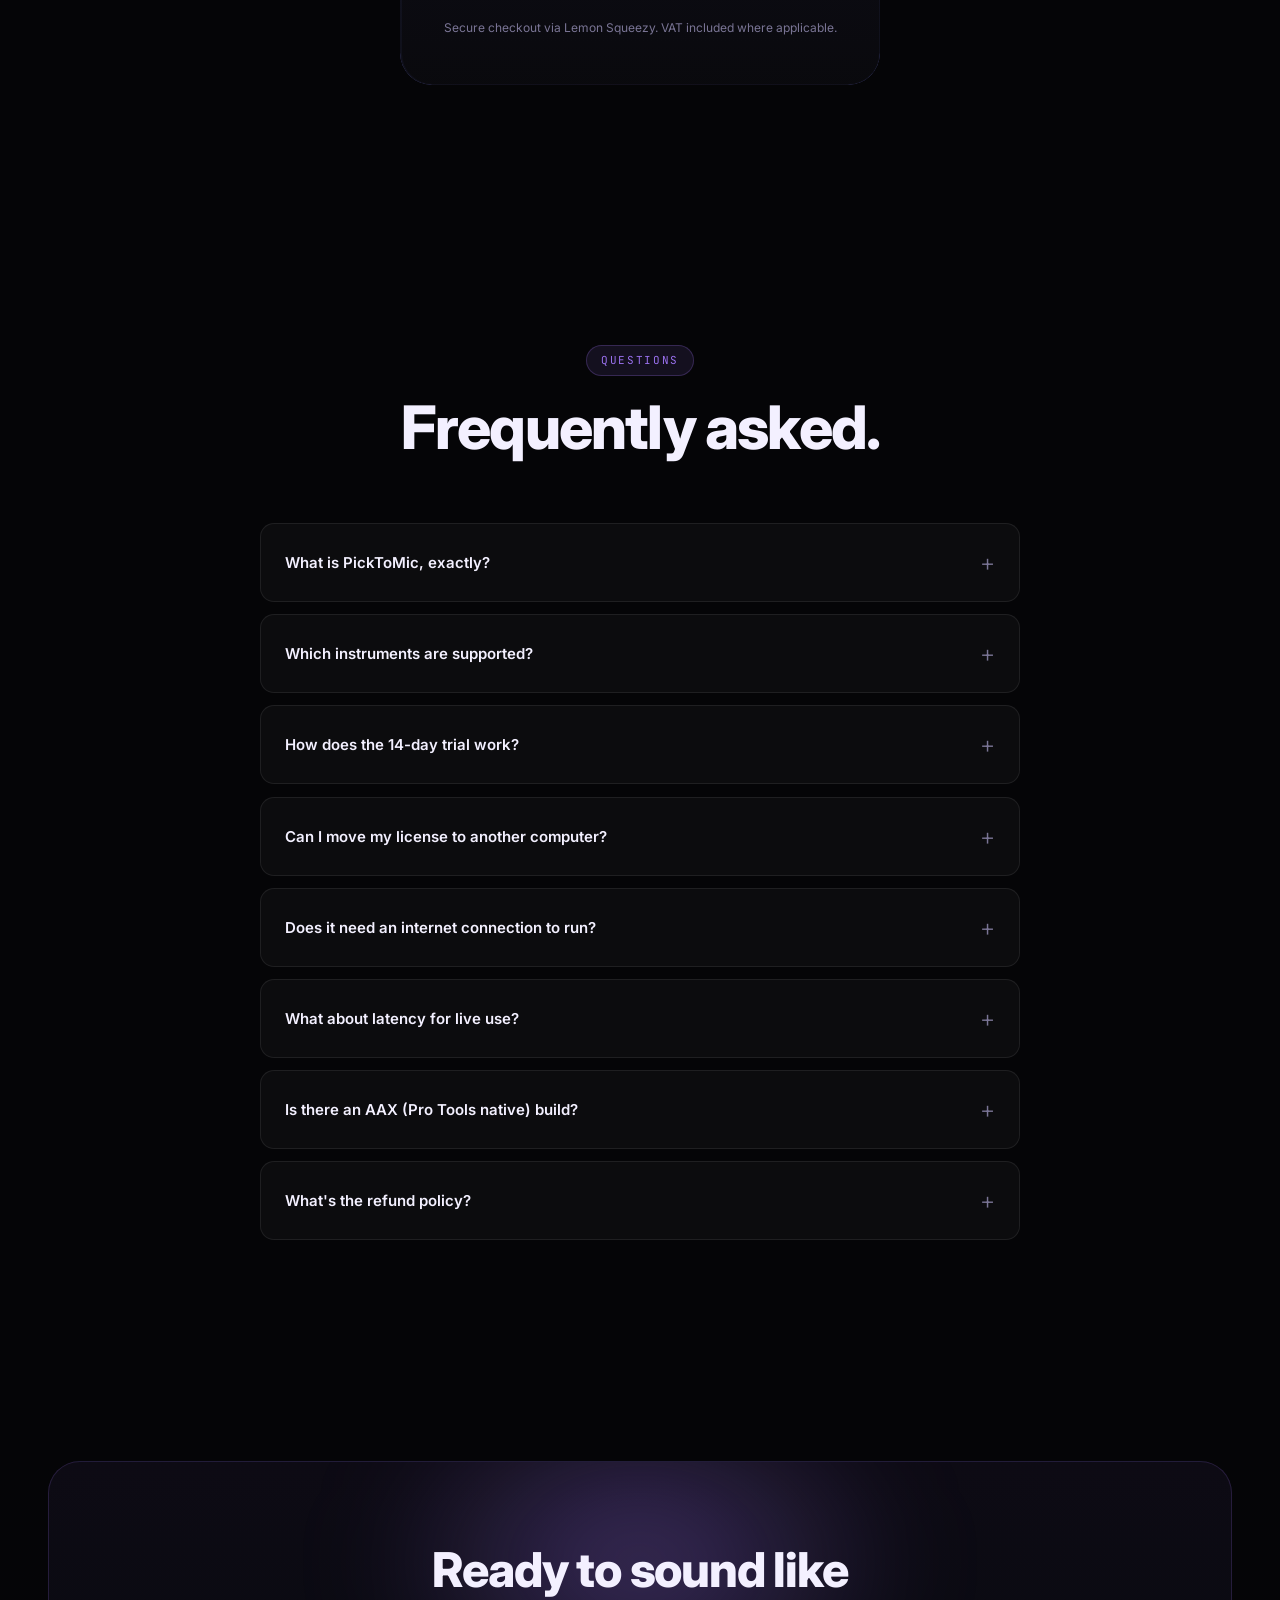
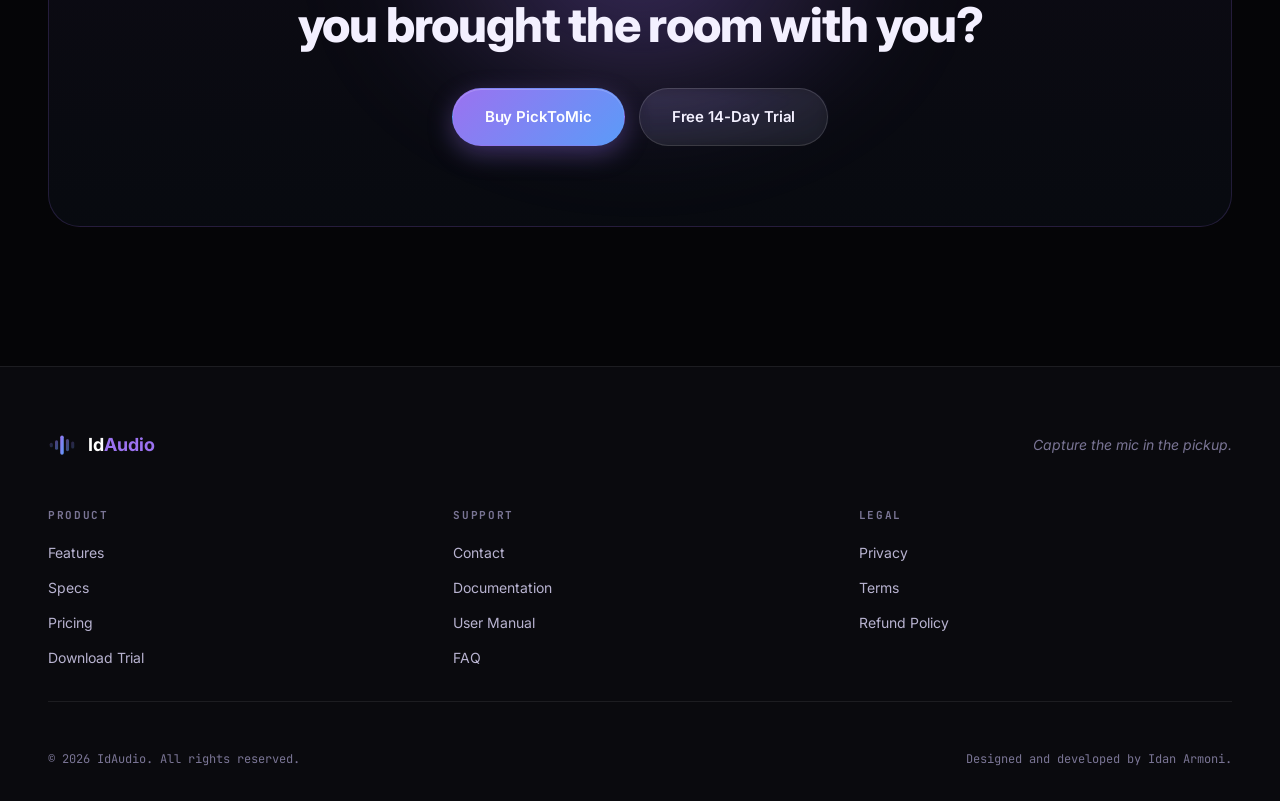
==== commit 760a92cb: "feat: ship User Manual on the marketing site so the footer 'Documentation' + 'User Manual' links act" ====
--- a/index.html
+++ b/index.html
@@ -749,8 +749,8 @@
         <h5>Support</h5>
         <ul role="list">
           <li><a href="mailto:idanarmonilogs@gmail.com">Contact</a></li>
-          <li><a href="https://github.com/idanarmonilogs/PickToMic/blob/main/Documentation/PickToMic_User_Manual.html">Documentation</a></li>
-          <li><a href="https://github.com/idanarmonilogs/PickToMic/blob/main/Documentation/PickToMic_User_Manual.html">User Manual</a></li>
+          <li><a href="manual/PickToMic_User_Manual.html">Documentation</a></li>
+          <li><a href="manual/PickToMic_User_Manual.html">User Manual</a></li>
           <li><a href="#faq">FAQ</a></li>
         </ul>
       </div>
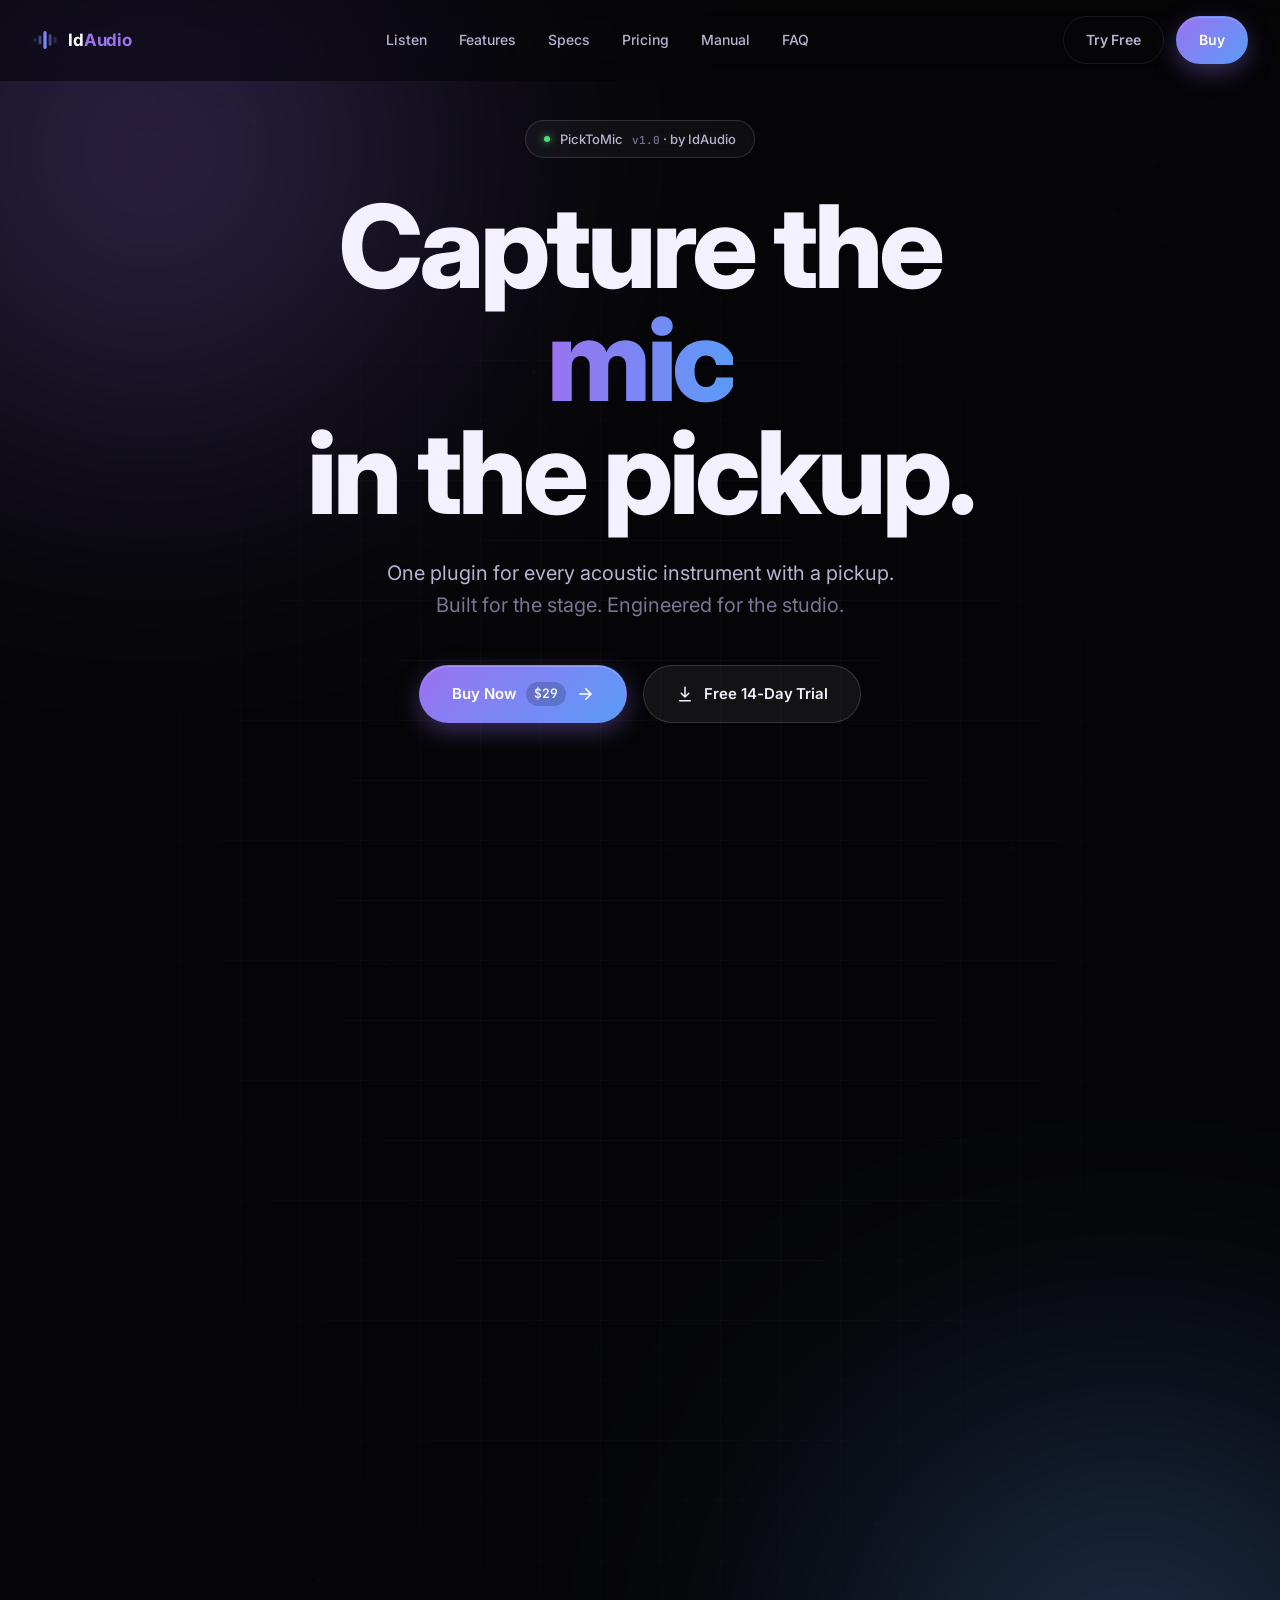
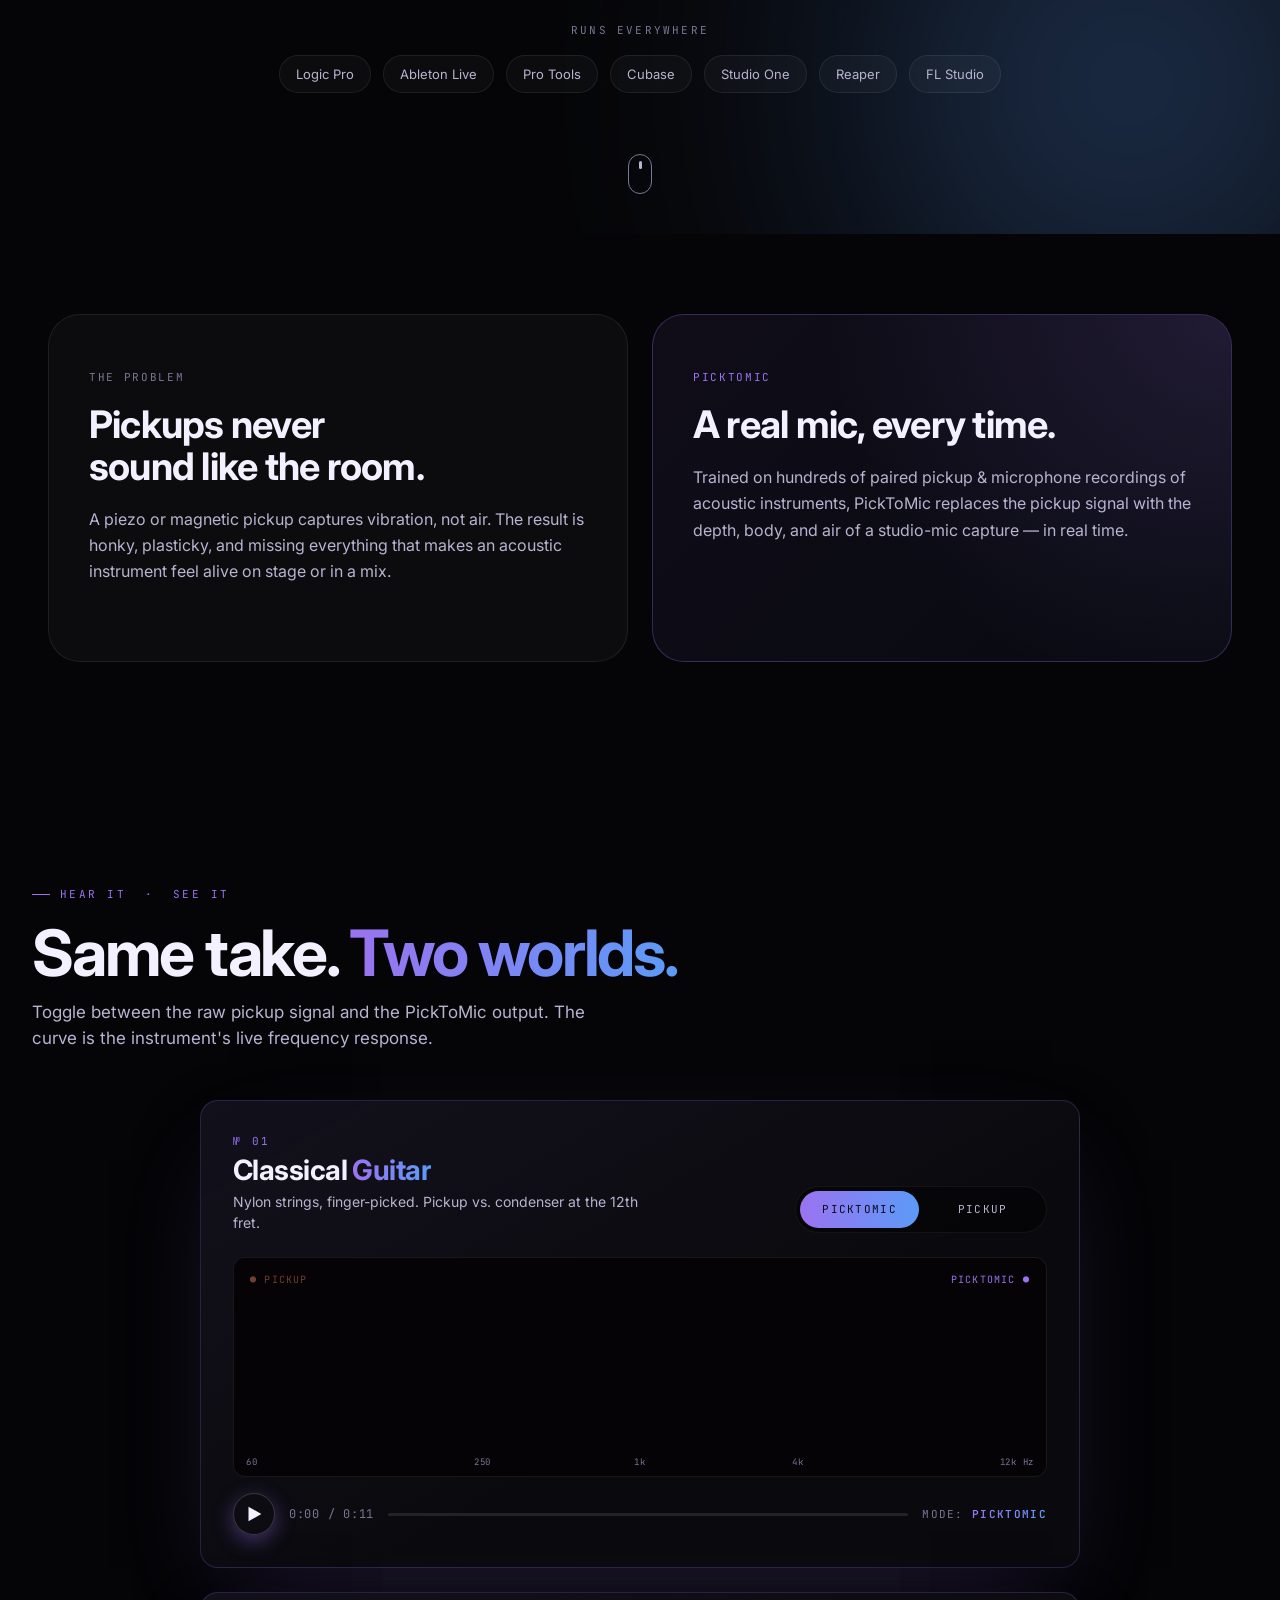
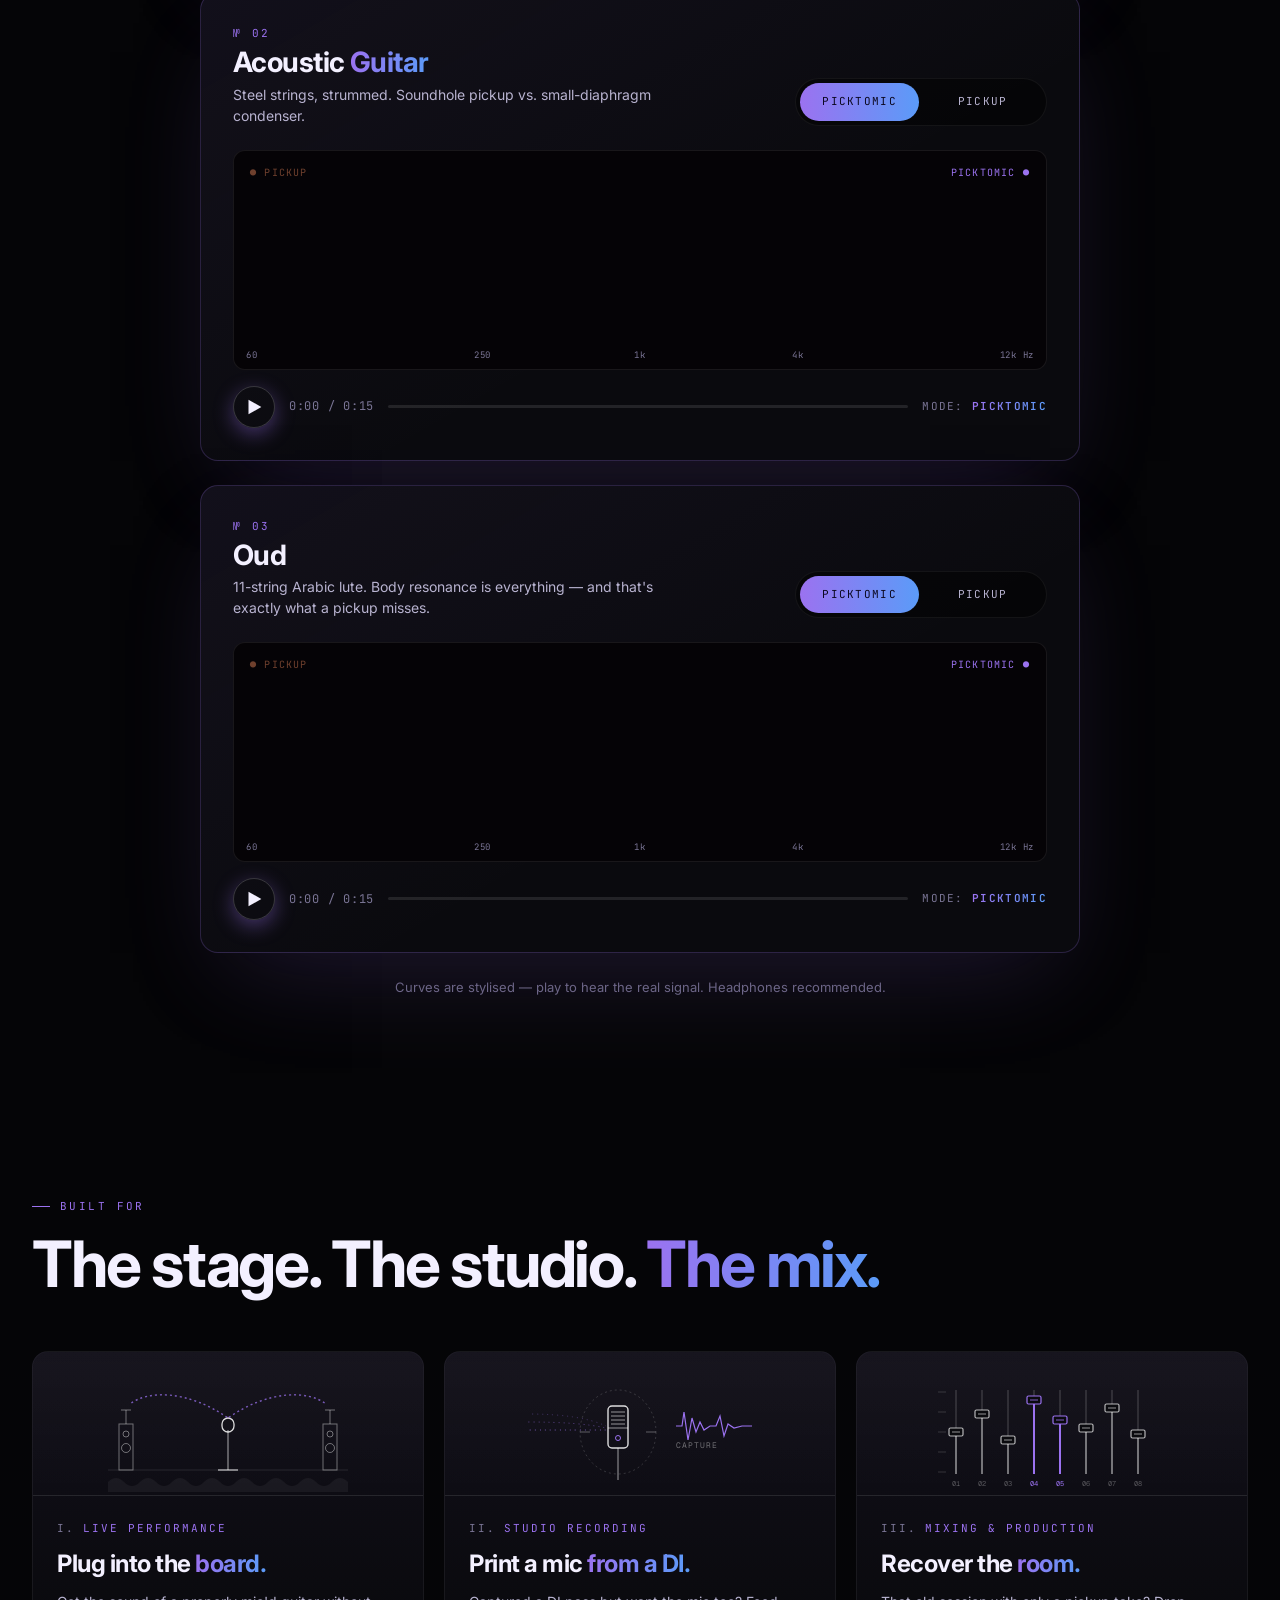
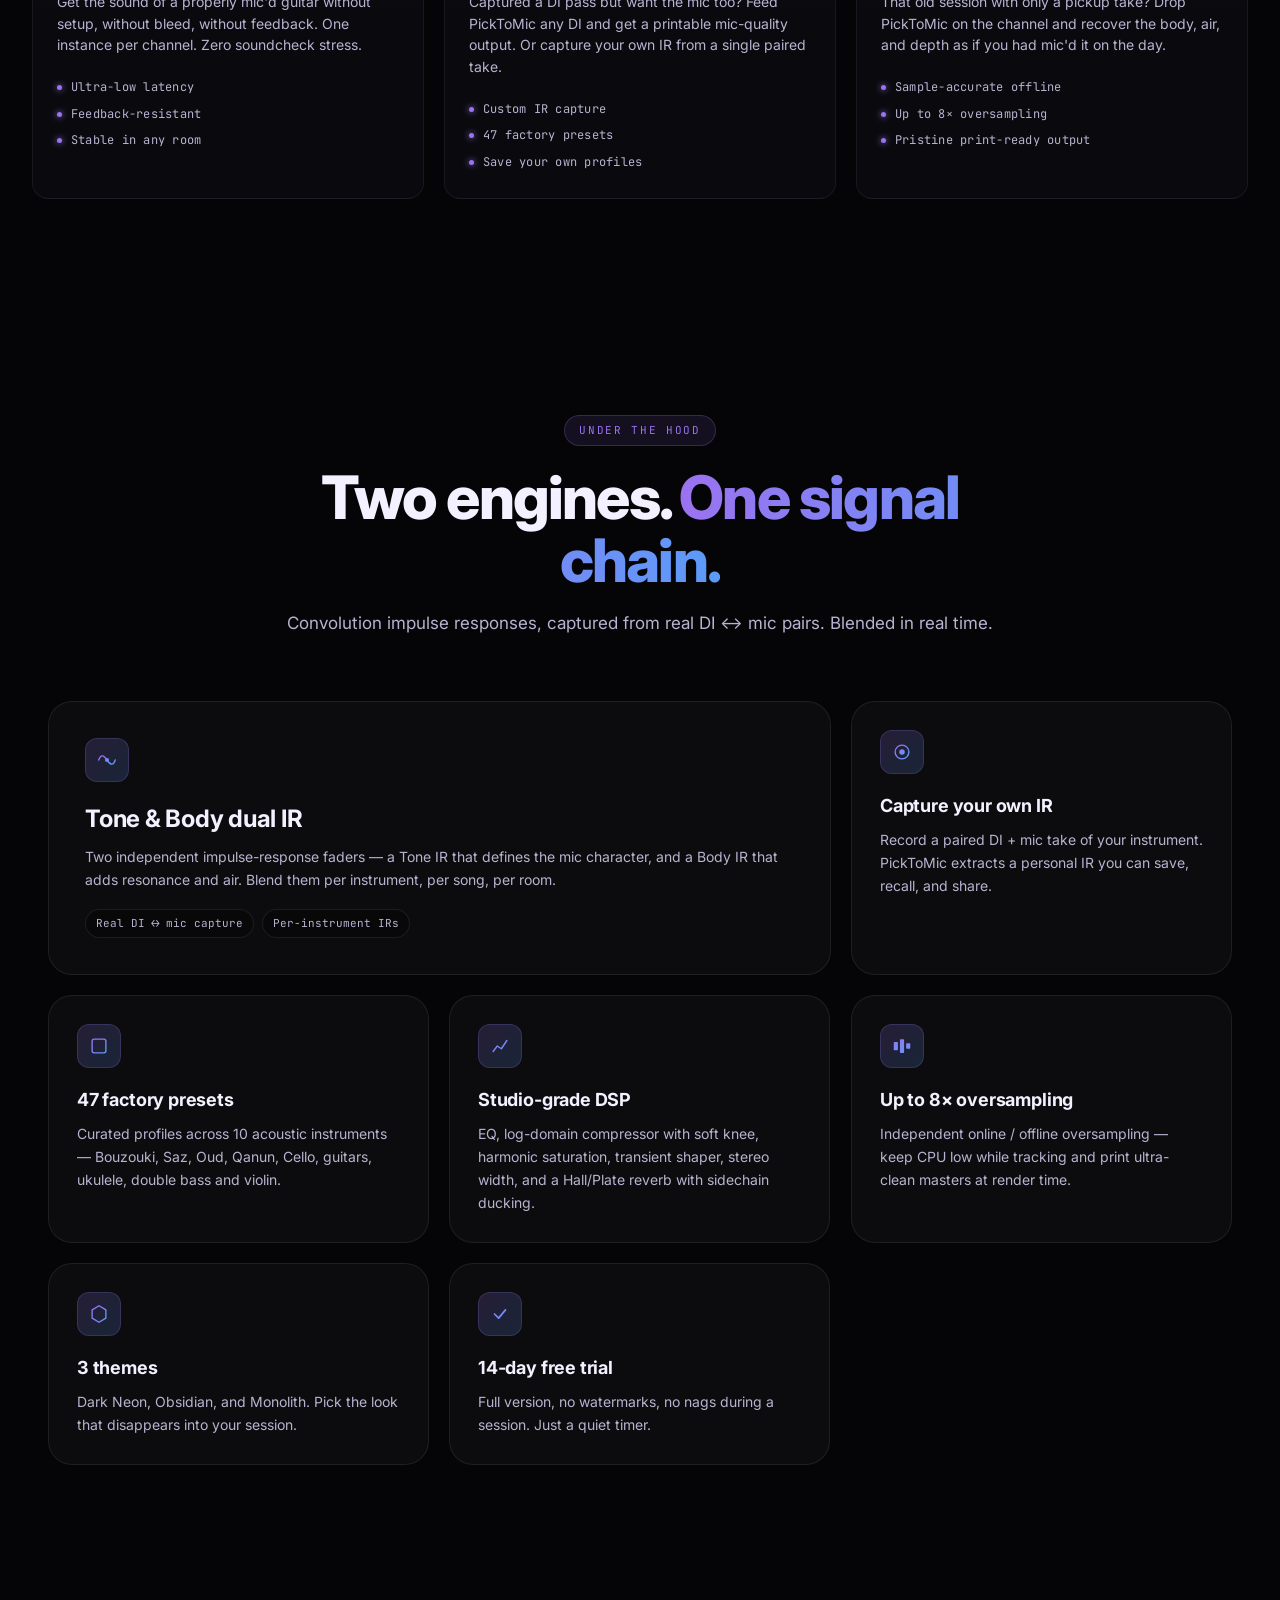
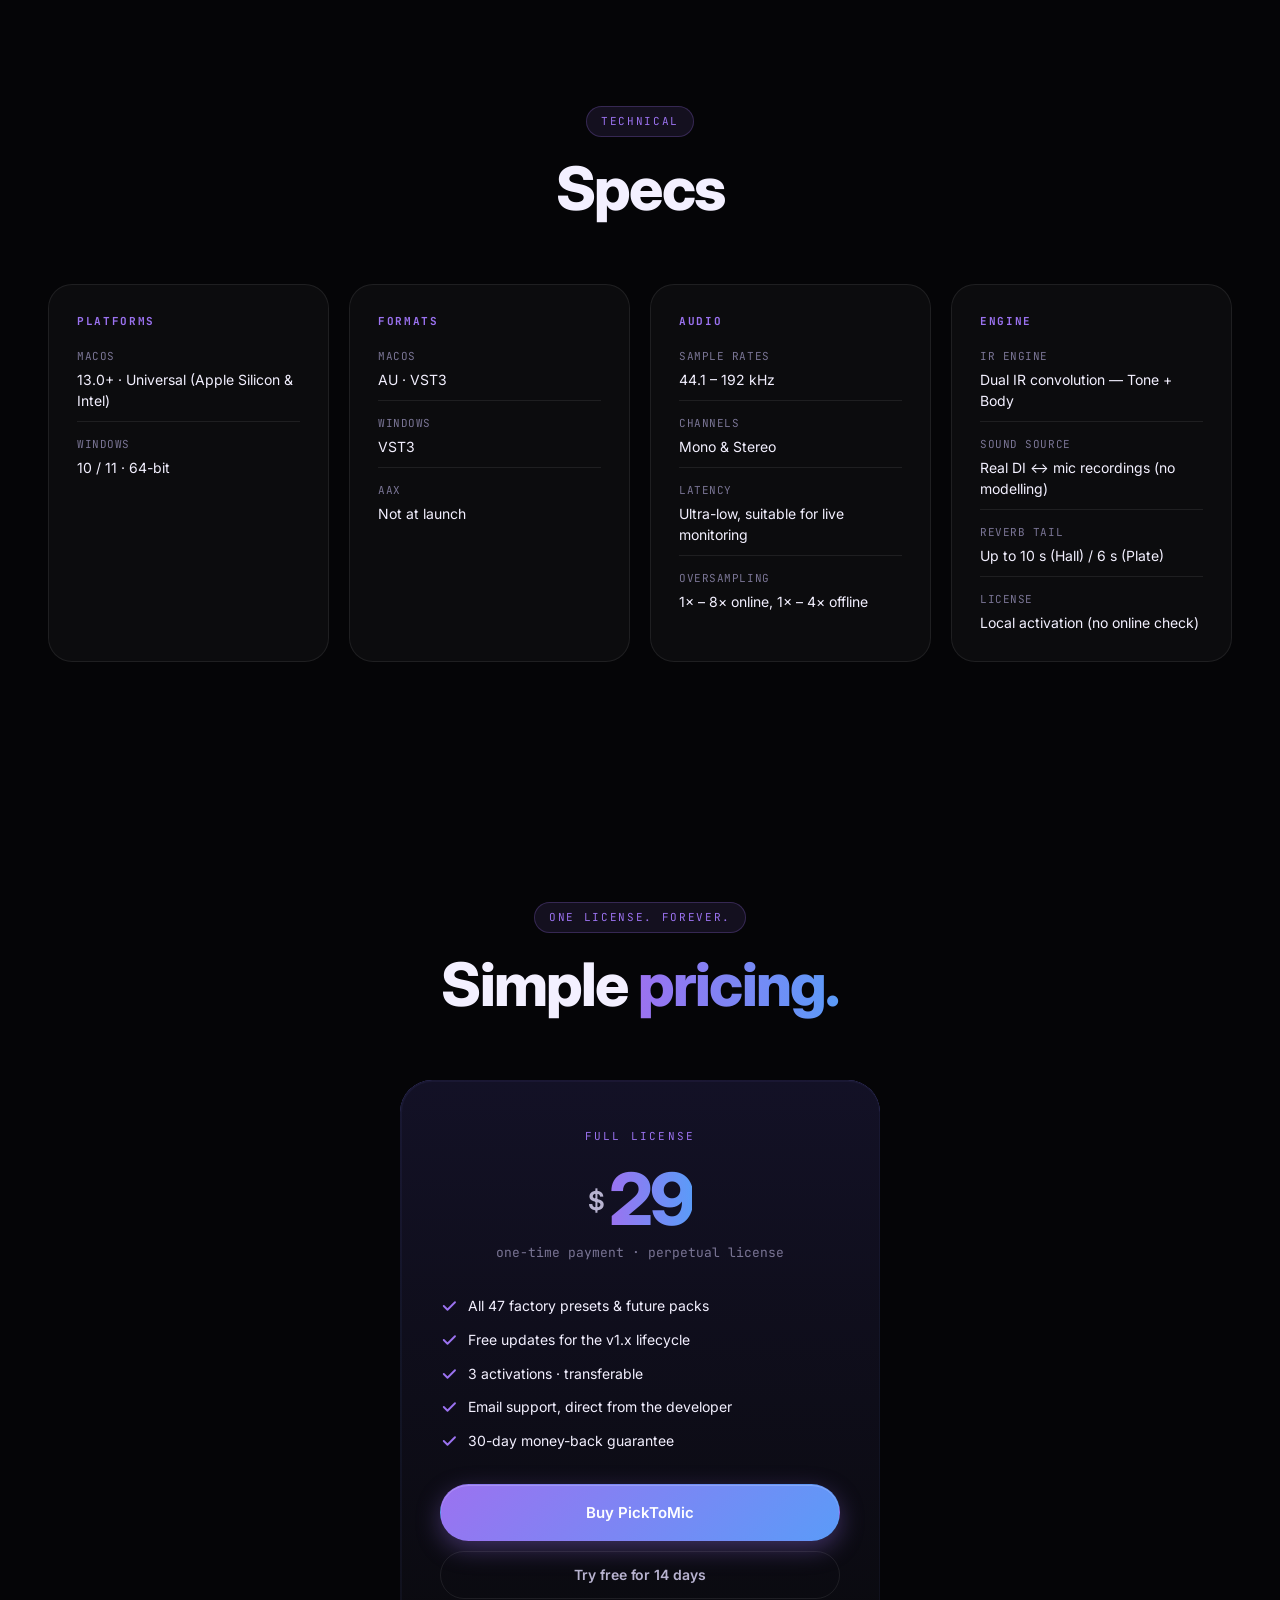
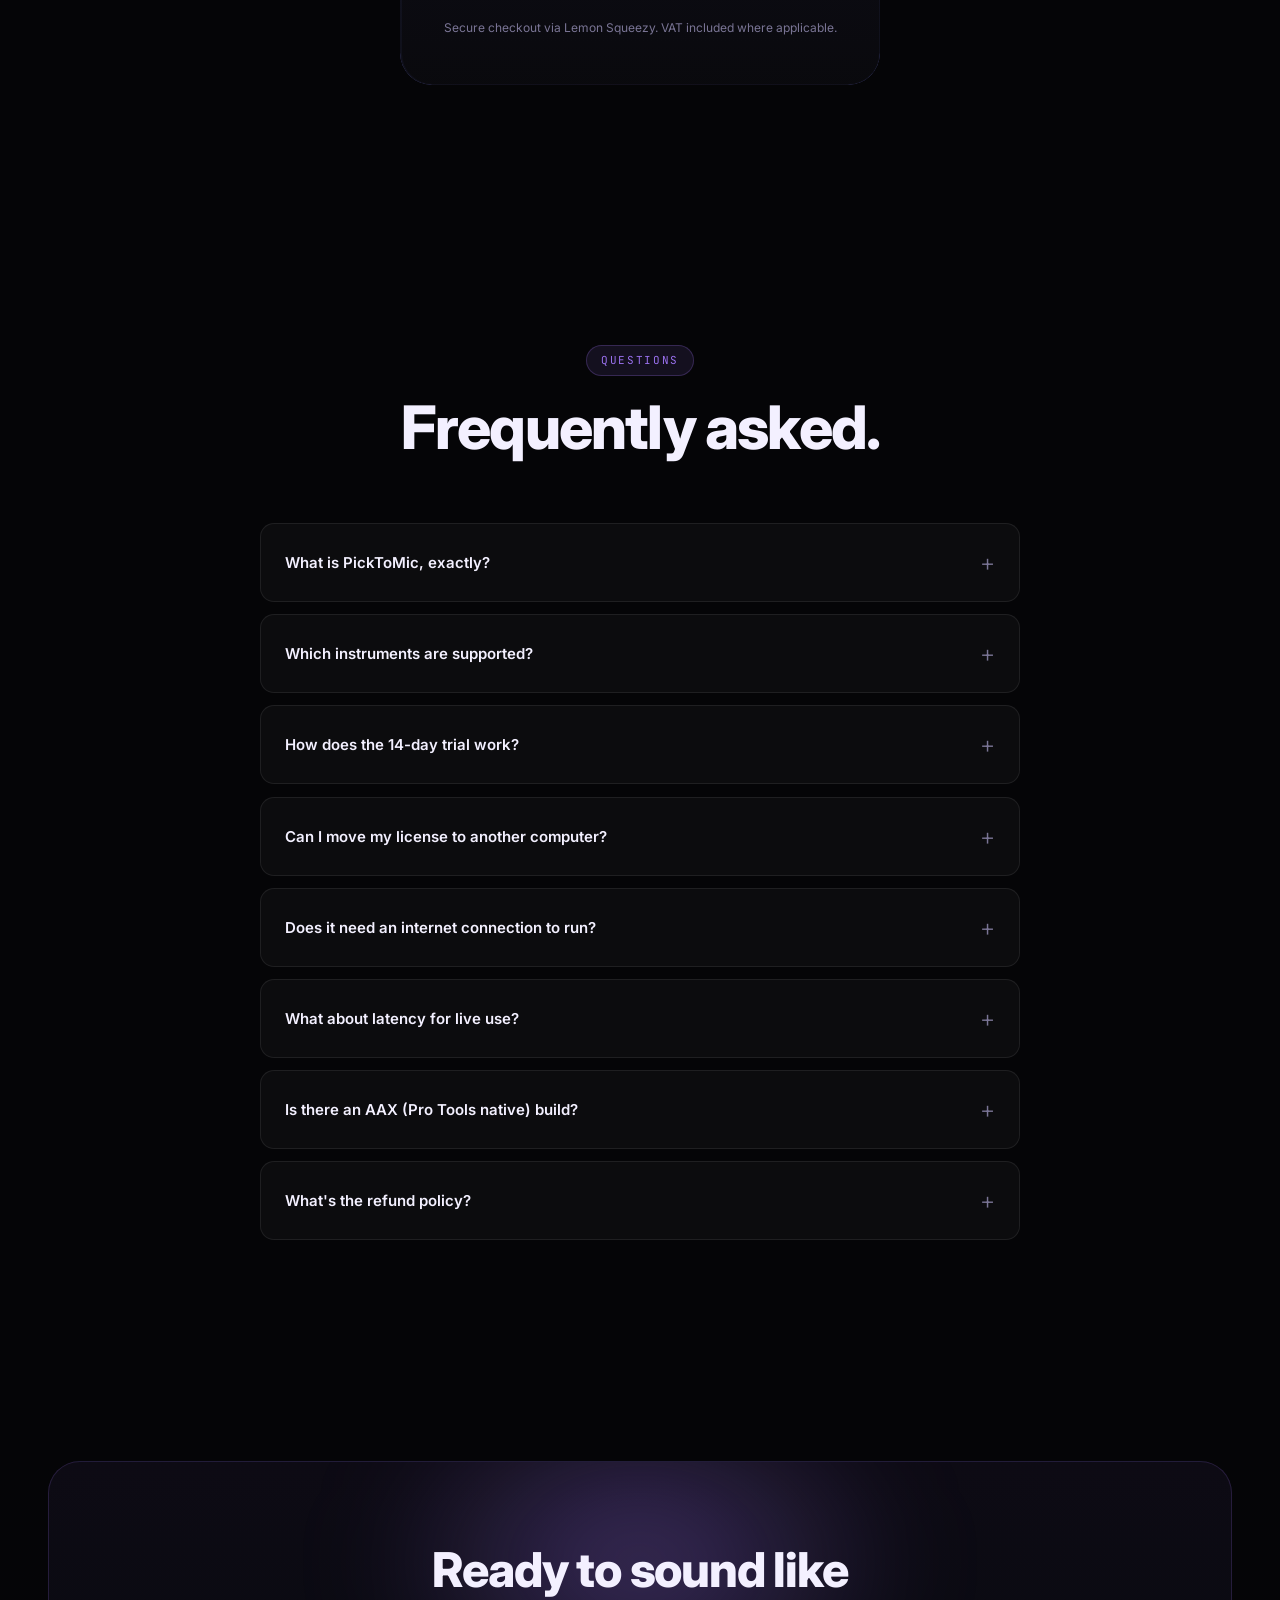
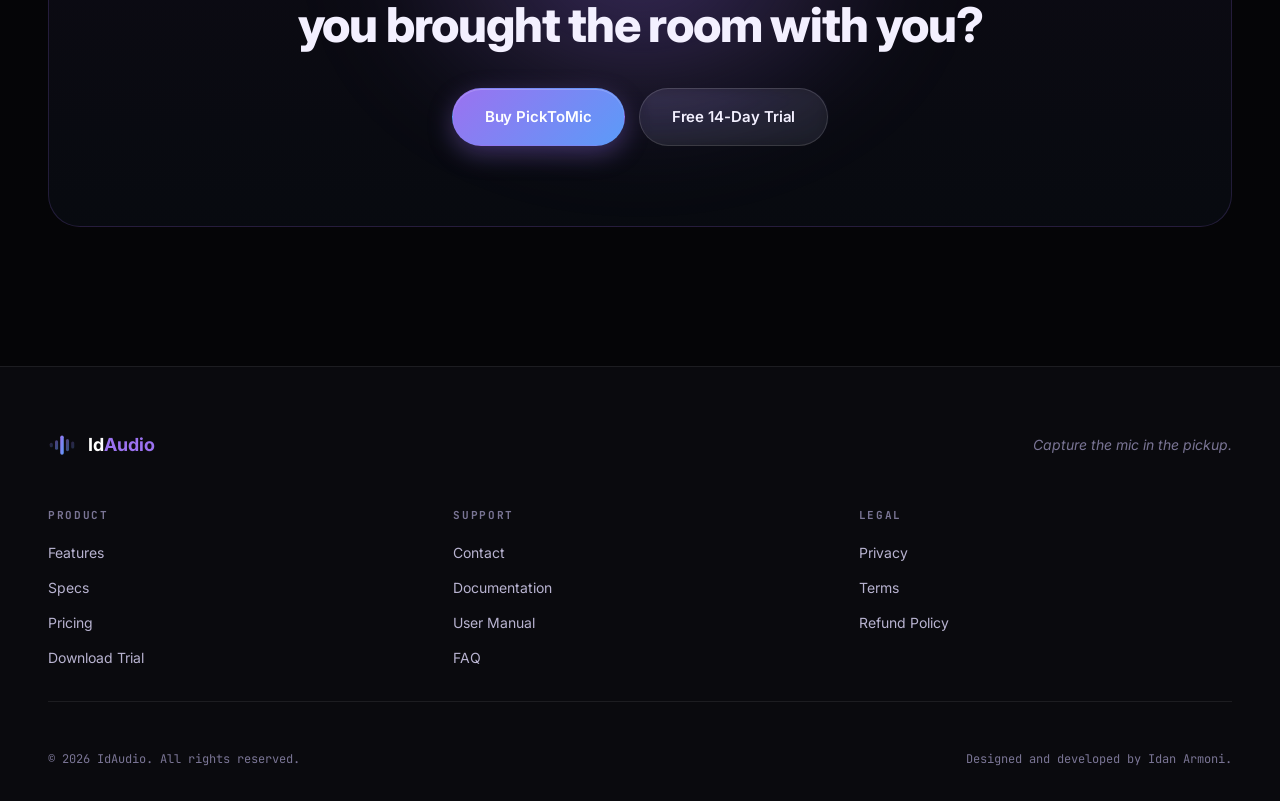
==== commit 50e4cfac: "feat: add 'Manual' link to top nav (between Pricing and FAQ)" ====
--- a/index.html
+++ b/index.html
@@ -88,6 +88,7 @@
     <li><a href="#features">Features</a></li>
     <li><a href="#specs">Specs</a></li>
     <li><a href="#pricing">Pricing</a></li>
+    <li><a href="manual/PickToMic_User_Manual.html">Manual</a></li>
     <li><a href="#faq">FAQ</a></li>
   </ul>
 
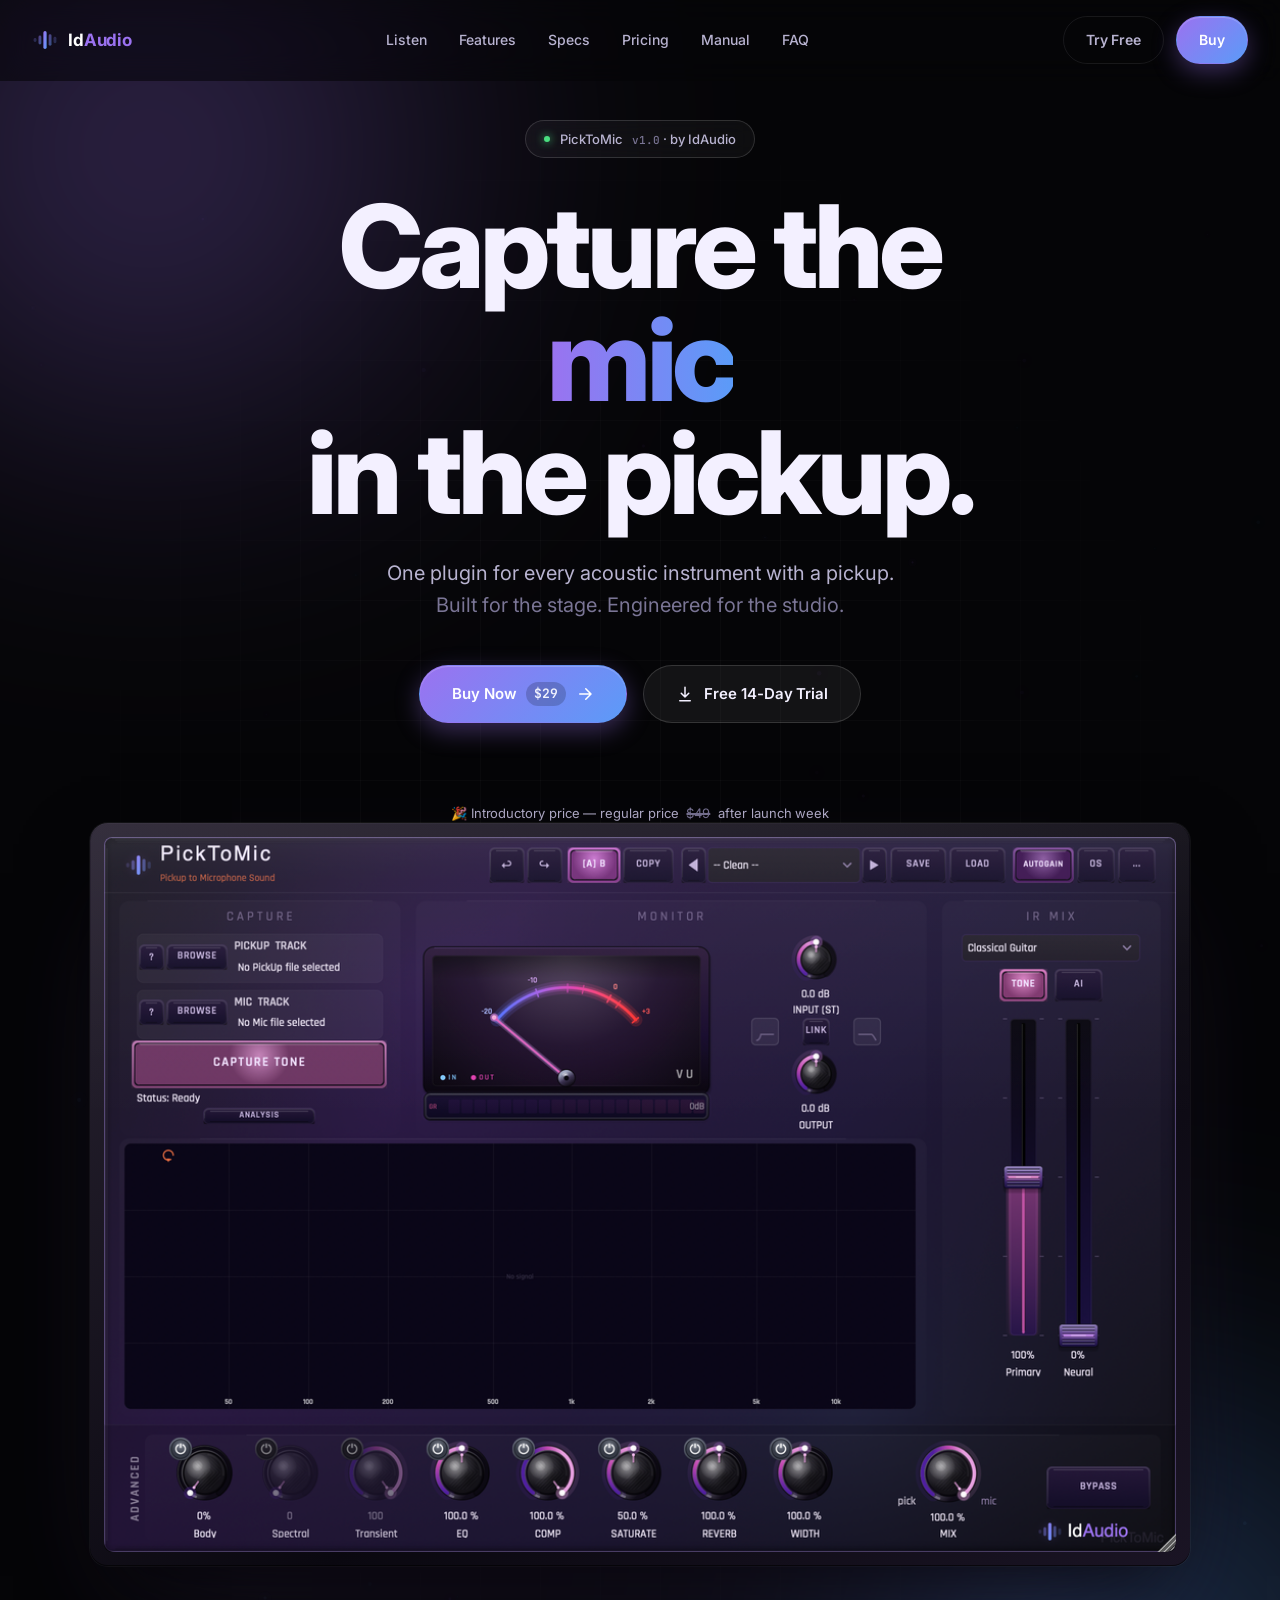
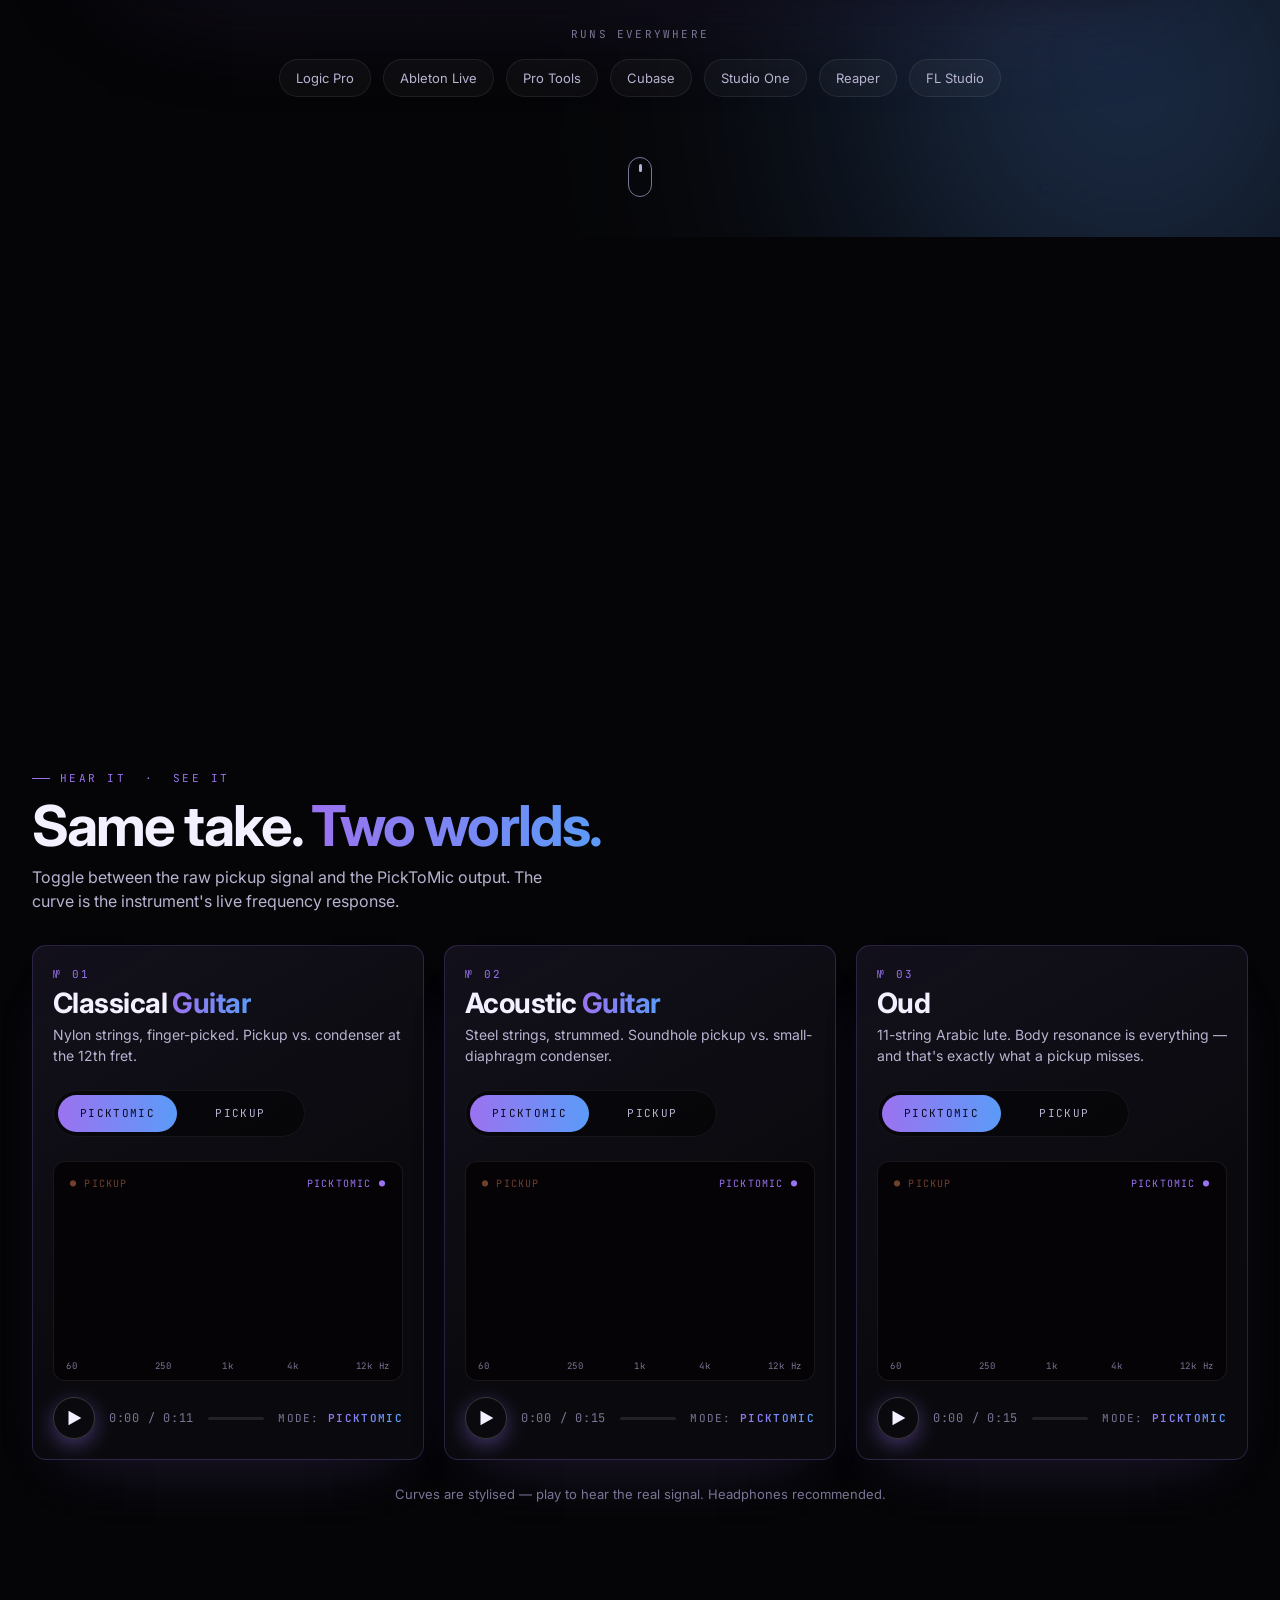
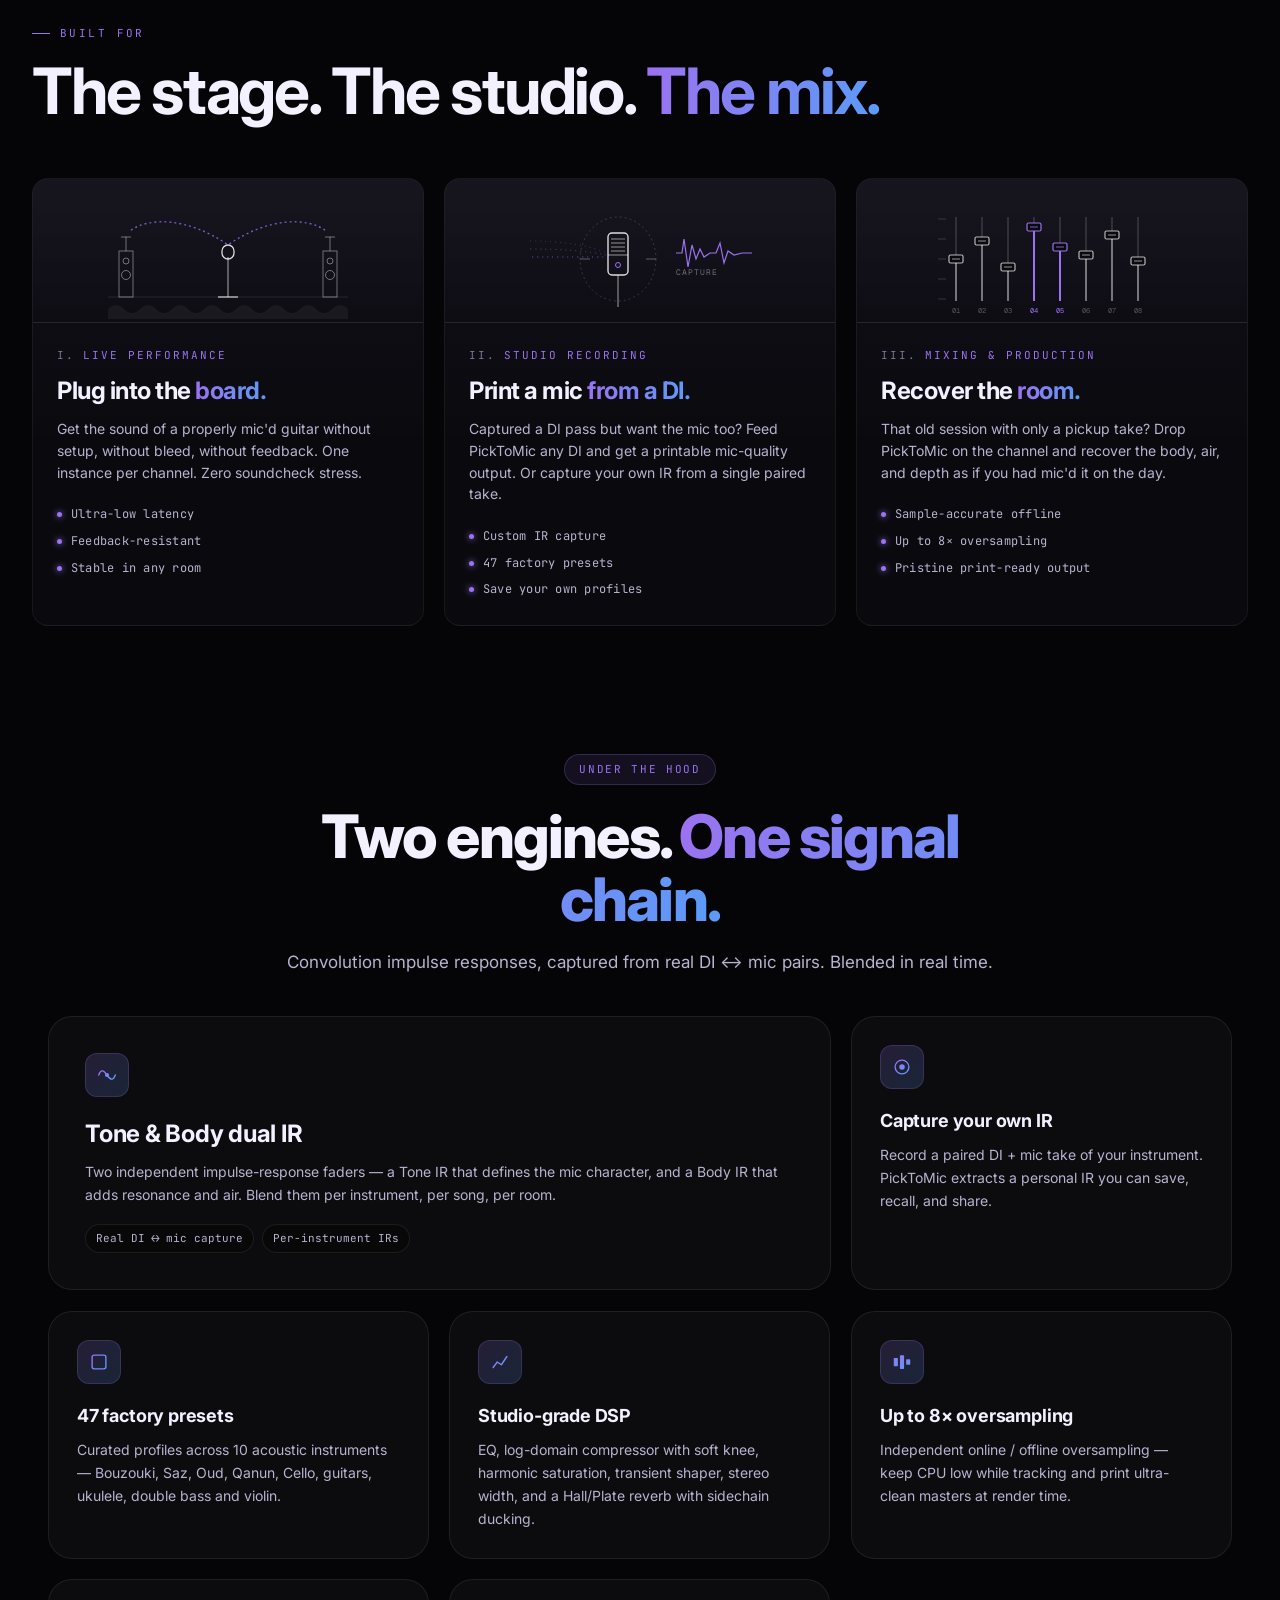
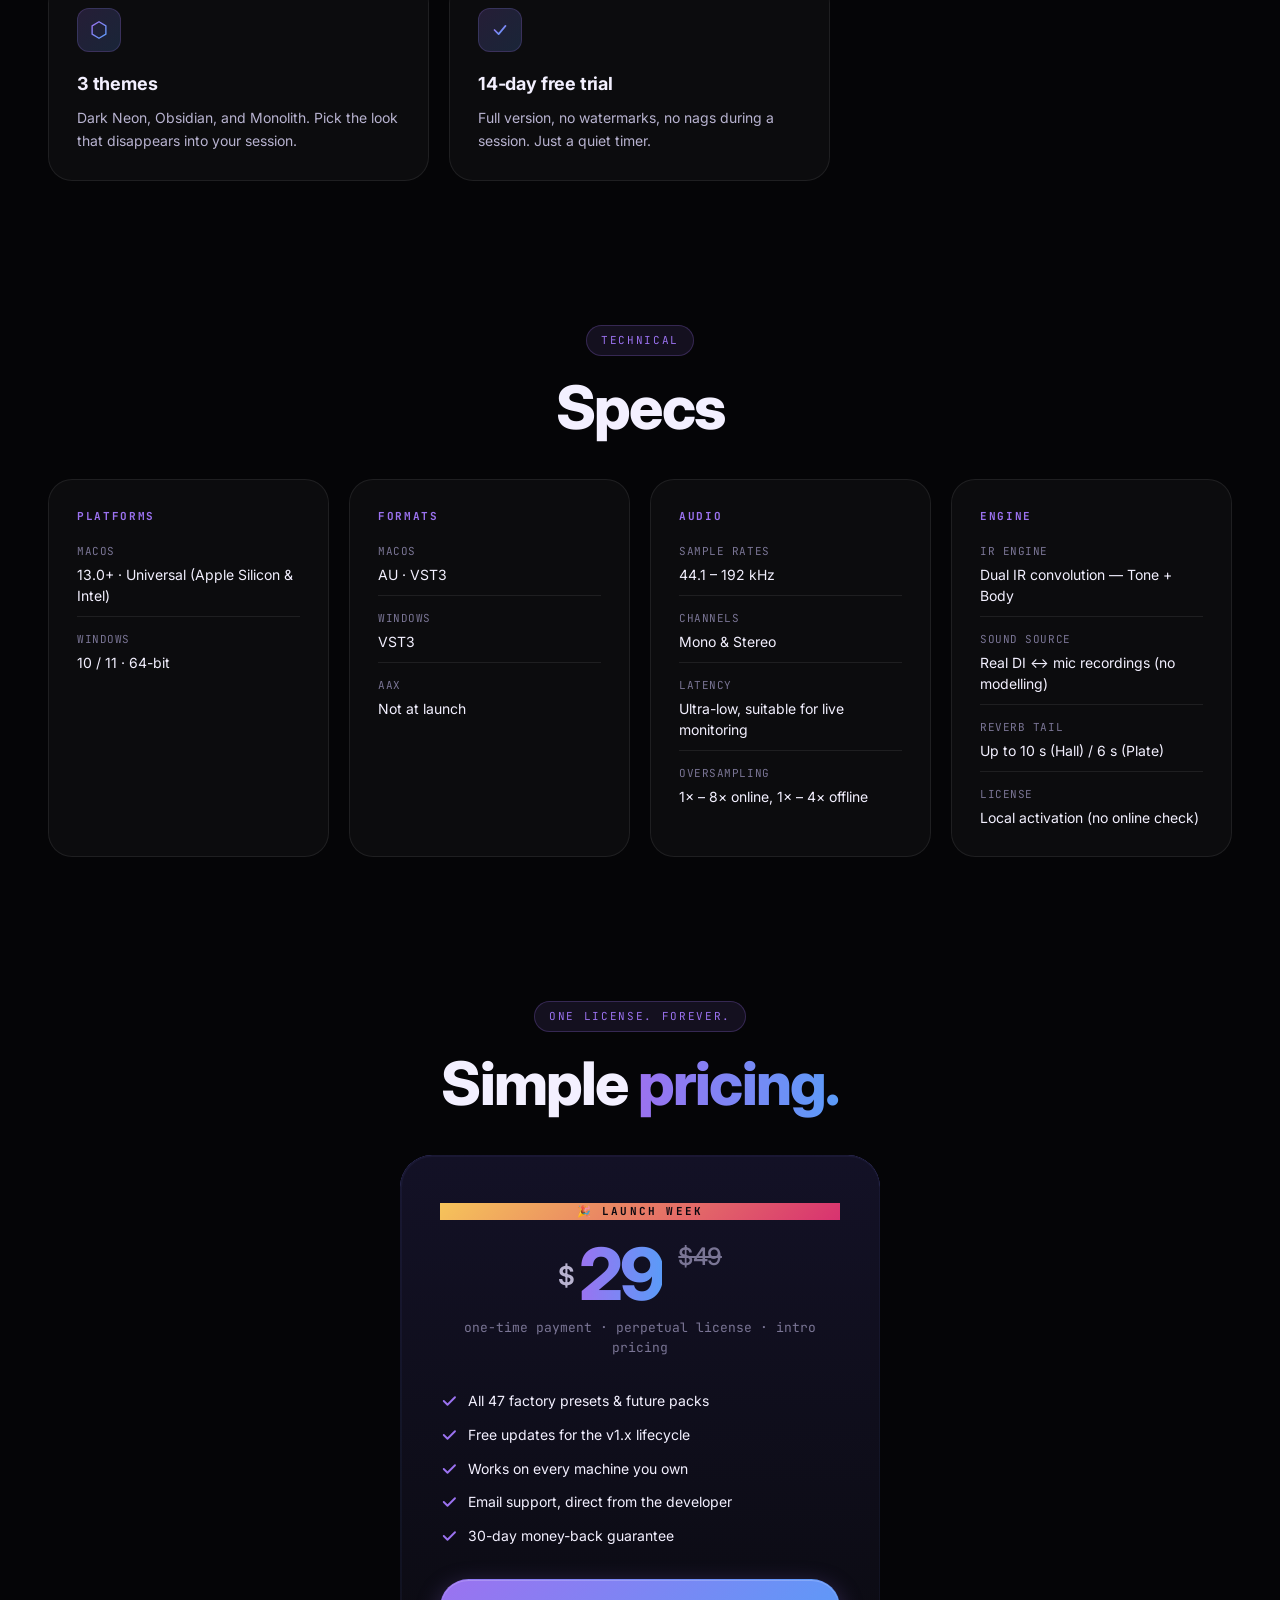
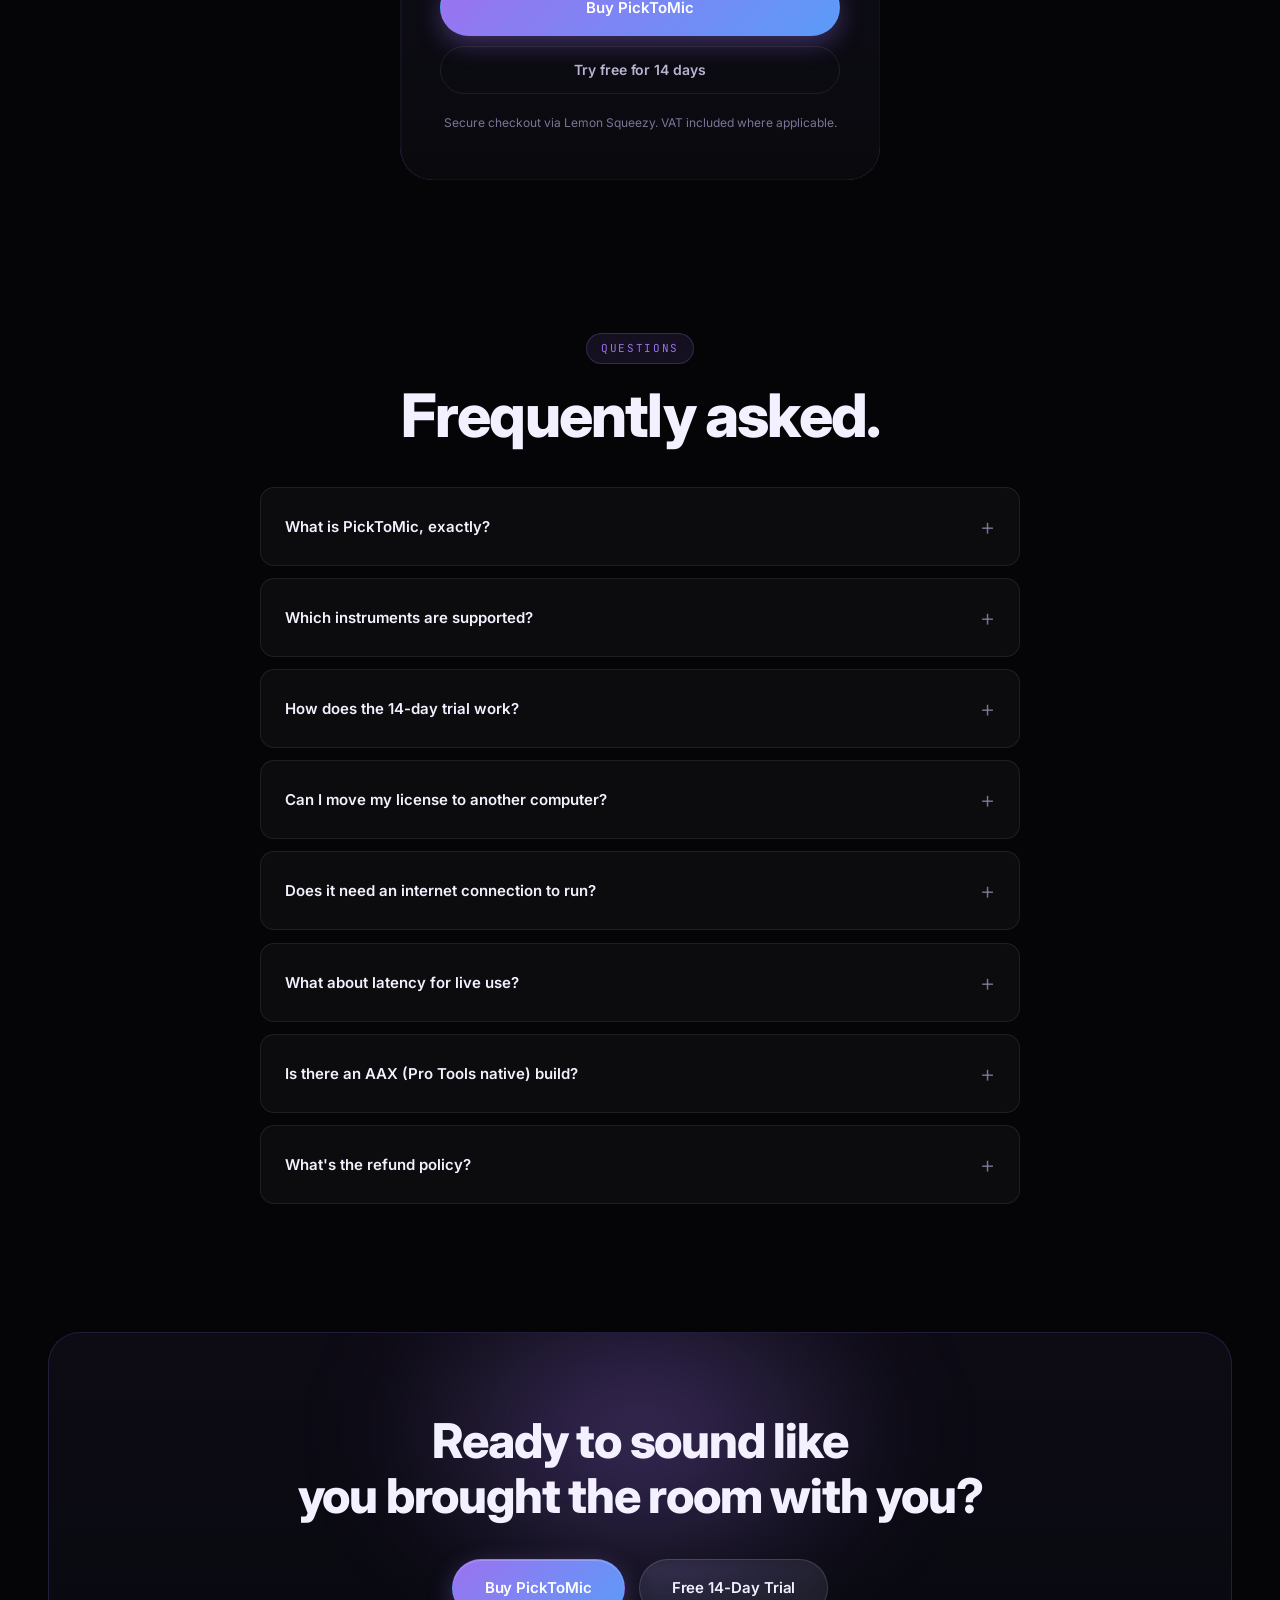
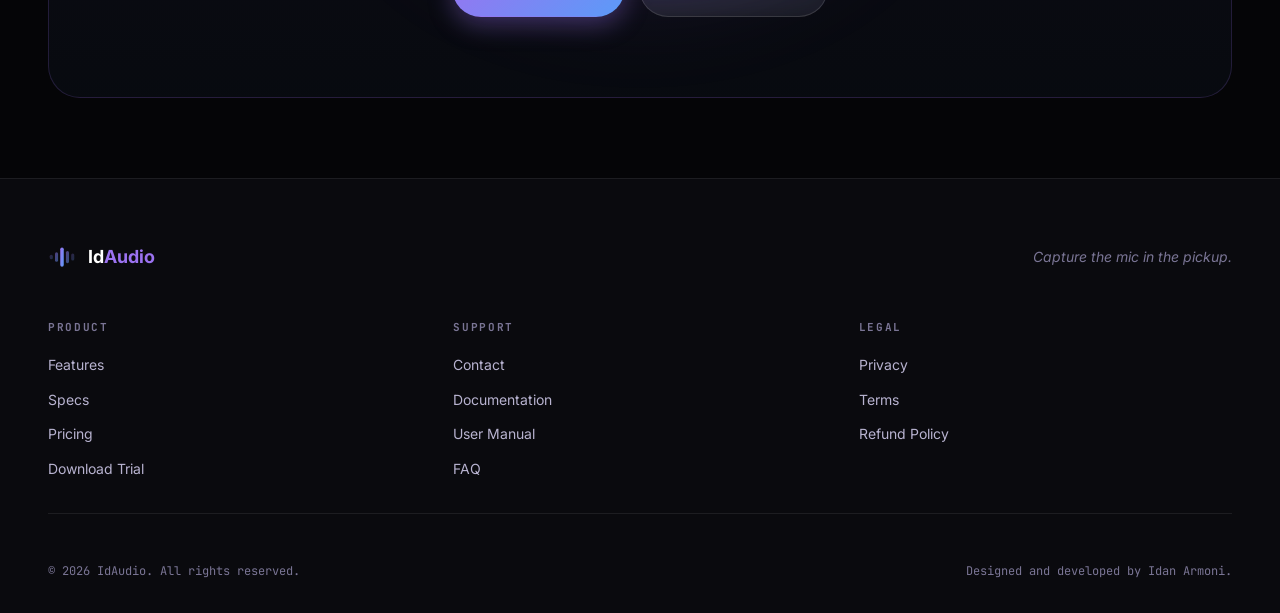
==== commit 3f02293a: "feat: 3-up demo cards, tighter padding, intro-pricing badges   - .ptm-demo .stack now grid-template-" ====
--- a/index.html
+++ b/index.html
@@ -143,6 +143,7 @@
         Free 14-Day Trial
       </a>
     </div>
+    <p class="hero-intro-tag reveal">🎉 Introductory price &mdash; regular price <s>$49</s> after launch week</p>
 
     <!-- Plugin screenshot — plain, no animation -->
     <div class="hero-plugin reveal">
@@ -606,18 +607,19 @@
       <div class="pricing-border"></div>
       <div class="pricing-inner">
         <div class="pricing-top">
-          <div class="pricing-tag">Full license</div>
+          <div class="pricing-tag pricing-tag-launch">🎉 Launch week</div>
           <div class="pricing-price">
             <span class="pricing-currency">$</span>
             <span class="pricing-amount">29</span>
-          </div>
-          <div class="pricing-sub">one-time payment · perpetual license</div>
+            <span class="pricing-strike">$49</span>
+          </div>
+          <div class="pricing-sub">one-time payment · perpetual license · intro pricing</div>
         </div>
 
         <ul class="pricing-features" role="list">
           <li><svg viewBox="0 0 24 24"><path d="M5 12l5 5L20 7" stroke="currentColor" stroke-width="2.5" fill="none" stroke-linecap="round" stroke-linejoin="round"/></svg> All 47 factory presets &amp; future packs</li>
           <li><svg viewBox="0 0 24 24"><path d="M5 12l5 5L20 7" stroke="currentColor" stroke-width="2.5" fill="none" stroke-linecap="round" stroke-linejoin="round"/></svg> Free updates for the v1.x lifecycle</li>
-          <li><svg viewBox="0 0 24 24"><path d="M5 12l5 5L20 7" stroke="currentColor" stroke-width="2.5" fill="none" stroke-linecap="round" stroke-linejoin="round"/></svg> 3 activations · transferable</li>
+          <li><svg viewBox="0 0 24 24"><path d="M5 12l5 5L20 7" stroke="currentColor" stroke-width="2.5" fill="none" stroke-linecap="round" stroke-linejoin="round"/></svg> Works on every machine you own</li>
           <li><svg viewBox="0 0 24 24"><path d="M5 12l5 5L20 7" stroke="currentColor" stroke-width="2.5" fill="none" stroke-linecap="round" stroke-linejoin="round"/></svg> Email support, direct from the developer</li>
           <li><svg viewBox="0 0 24 24"><path d="M5 12l5 5L20 7" stroke="currentColor" stroke-width="2.5" fill="none" stroke-linecap="round" stroke-linejoin="round"/></svg> 30-day money-back guarantee</li>
         </ul>
--- a/css/style.css
+++ b/css/style.css
@@ -346,40 +346,54 @@
   margin-bottom: 80px;
 }
 
-/* Plugin screenshot in hero — soft edges blend into the page bg */
+/* Plugin screenshot in hero — 3D black frame, like a real device */
 .hero-plugin {
   position: relative;
   max-width: 1100px;
   margin: 0 auto 60px;
   width: 100%;
-}
+  padding: 14px;
+  border-radius: 18px;
+  background:
+    linear-gradient(145deg, #2a2433 0%, #0a0810 60%, #1a1424 100%);
+  box-shadow:
+    /* deep drop shadow under the device */
+    0 30px 80px -20px rgba(0, 0, 0, 0.85),
+    0 60px 120px -40px rgba(155, 114, 240, 0.18),
+    /* inner highlight — top edge */
+    inset 0 1px 0 rgba(255, 255, 255, 0.08),
+    /* inner shadow — bottom edge */
+    inset 0 -1px 0 rgba(0, 0, 0, 0.6),
+    /* hairline outer ring */
+    0 0 0 1px rgba(255, 255, 255, 0.06);
+  isolation: isolate;
+}
+
+/* subtle highlight along the top of the bezel */
+.hero-plugin::before {
+  content: "";
+  position: absolute;
+  inset: 1px 1px auto 1px;
+  height: 40%;
+  border-radius: 17px 17px 0 0;
+  background: linear-gradient(180deg,
+    rgba(255, 255, 255, 0.05) 0%,
+    rgba(255, 255, 255, 0) 100%);
+  pointer-events: none;
+  z-index: 1;
+}
+
 .hero-plugin img {
   width: 100%;
   height: auto;
   display: block;
-  /* Feather sides only; keep bottom hard so knob labels stay legible. */
-  -webkit-mask-image:
-    linear-gradient(180deg,
-      transparent 0%,
-      black 1%,
-      black 100%),
-    linear-gradient(90deg,
-      transparent 0%,
-      black 1%,
-      black 99%,
-      transparent 100%);
-  -webkit-mask-composite: source-in;
-          mask-image:
-    linear-gradient(180deg,
-      transparent 0%,
-      black 1%,
-      black 100%),
-    linear-gradient(90deg,
-      transparent 0%,
-      black 1%,
-      black 99%,
-      transparent 100%);
-          mask-composite: intersect;
+  border-radius: 8px;
+  box-shadow:
+    /* inner bevel — recessed screen */
+    inset 0 2px 6px rgba(0, 0, 0, 0.6),
+    inset 0 0 0 1px rgba(0, 0, 0, 0.5);
+  position: relative;
+  z-index: 0;
 }
 
 .hero-daws {
@@ -444,8 +458,8 @@
 }
 
 /* ─── SECTIONS ─────────────────────────────────────────────── */
-.section { padding: 120px 24px; position: relative; }
-.section-head { text-align: center; margin-bottom: 64px; max-width: 800px; margin-left: auto; margin-right: auto; }
+.section { padding: 72px 24px; position: relative; }
+.section-head { text-align: center; margin-bottom: 40px; max-width: 800px; margin-left: auto; margin-right: auto; }
 .section-eyebrow {
   display: inline-block;
   padding: 6px 14px;
@@ -473,7 +487,7 @@
 }
 
 /* ─── PROBLEM / SOLUTION ───────────────────────────────────── */
-.section-problem { padding-top: 80px; }
+.section-problem { padding-top: 48px; }
 .problem-grid {
   display: grid;
   grid-template-columns: 1fr 1fr;
@@ -880,7 +894,7 @@
 @media (max-width: 540px) { .specs-grid { grid-template-columns: 1fr; } }
 
 /* ─── PRICING ──────────────────────────────────────────────── */
-.section-pricing { padding-bottom: 140px; }
+.section-pricing { padding-bottom: 80px; }
 .pricing-card {
   position: relative;
   max-width: 480px;
@@ -1034,7 +1048,7 @@
 }
 
 /* ─── FINAL CTA ────────────────────────────────────────────── */
-.section-final { padding: 100px 24px 140px; }
+.section-final { padding: 56px 24px 80px; }
 .final-card {
   position: relative;
   text-align: center;
@@ -1136,3 +1150,31 @@
   }
   .reveal { opacity: 1; transform: none; }
 }
+
+/* ─── INTRO PRICE TAGS ─────────────────────────────────────── */
+.hero-intro-tag {
+  margin-top: 18px;
+  font-size: 13px;
+  color: var(--text-2);
+  letter-spacing: -.005em;
+}
+.hero-intro-tag s {
+  color: var(--text-3);
+  text-decoration-thickness: 1.5px;
+  margin: 0 4px;
+}
+.pricing-tag-launch {
+  background: linear-gradient(135deg, #f6c45a 0%, #d83270 100%) !important;
+  color: #0a0810 !important;
+  font-weight: 700;
+}
+.pricing-strike {
+  font-size: 24px;
+  font-weight: 500;
+  color: var(--text-3);
+  text-decoration: line-through;
+  text-decoration-thickness: 2px;
+  margin-left: 12px;
+  letter-spacing: -.02em;
+  vertical-align: middle;
+}
--- a/css/ptm-handoff.css
+++ b/css/ptm-handoff.css
@@ -45,25 +45,36 @@
 /* ============================================================
    1. DEMO CARDS — A/B audio with live FFT curves
    ============================================================ */
-.ptm-demo { padding: 96px 0; background: var(--ptm-bg); }
-.ptm-demo .head { margin-bottom: 48px; max-width: 880px; }
+.ptm-demo { padding: 56px 0; background: var(--ptm-bg); }
+.ptm-demo .head { margin-bottom: 32px; max-width: 880px; }
 .ptm-demo h2 {
-  font-family: "Inter", system-ui, sans-serif; font-size: clamp(40px, 5vw, 72px);
+  font-family: "Inter", system-ui, sans-serif; font-size: clamp(36px, 4.4vw, 60px);
   line-height: .96; letter-spacing: -.035em; font-weight: 700;
-  margin: 18px 0 16px; color: var(--ptm-fg-1);
-}
-.ptm-demo .lead { font-size: 17px; line-height: 1.55; color: var(--ptm-fg-2); max-width: 54ch; }
-.ptm-demo .stack { display: flex; flex-direction: column; gap: 24px; max-width: 880px; margin: 0 auto; }
+  margin: 12px 0 12px; color: var(--ptm-fg-1);
+}
+.ptm-demo .lead { font-size: 16px; line-height: 1.5; color: var(--ptm-fg-2); max-width: 54ch; }
+
+/* 3 demo cards in one row on desktop, stack on narrow screens */
+.ptm-demo .stack {
+  display: grid;
+  grid-template-columns: repeat(3, 1fr);
+  gap: 20px;
+  max-width: 1280px;
+  margin: 0 auto;
+}
+@media (max-width: 900px) {
+  .ptm-demo .stack { grid-template-columns: 1fr; }
+}
 
 .ptm-demo .demo-card {
   background:
     linear-gradient(150deg, rgba(155,114,240,.06) 0%, transparent 60%),
     var(--ptm-card-bg);
   border: 1px solid rgba(155,114,240,.22);
-  border-radius: 18px; padding: 32px;
+  border-radius: 14px; padding: 20px;
   box-shadow:
-    0 40px 100px -30px rgba(155,114,240,.20),
-    0 30px 80px  -30px rgba(0,0,0,.7);
+    0 30px 60px -30px rgba(155,114,240,.20),
+    0 20px 40px -30px rgba(0,0,0,.6);
 }
 .ptm-demo .demo-head { display: flex; align-items: flex-end; justify-content: space-between; gap: 24px; margin-bottom: 24px; flex-wrap: wrap; }
 .ptm-demo .demo-head .meta .num {
@@ -147,7 +158,7 @@
 /* ============================================================
    2. BUILT FOR — Live / Studio / Mix
    ============================================================ */
-.ptm-builtfor { padding: 96px 0; background: var(--ptm-bg); }
+.ptm-builtfor { padding: 56px 0; background: var(--ptm-bg); }
 .ptm-builtfor h2 {
   font-family: "Inter", system-ui, sans-serif; font-size: clamp(40px, 5vw, 72px);
   line-height: .96; letter-spacing: -.035em; font-weight: 700;
